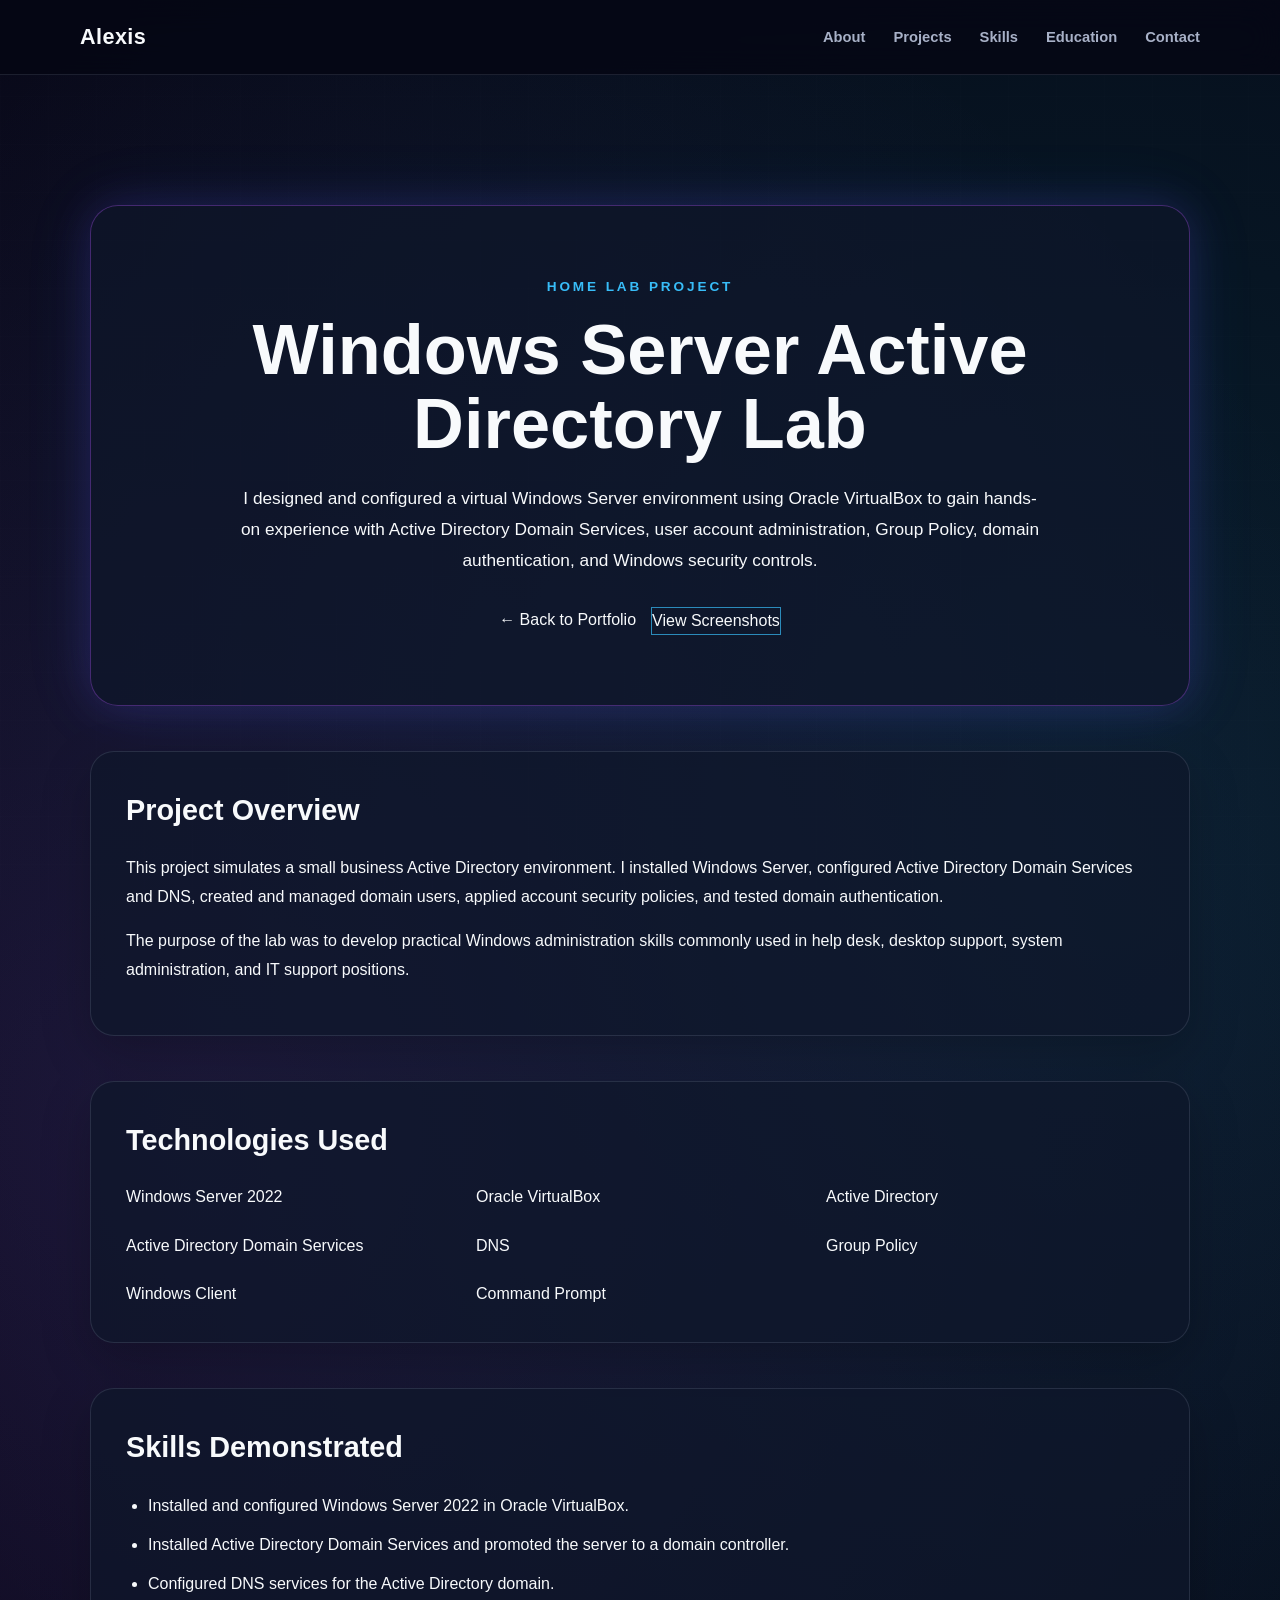
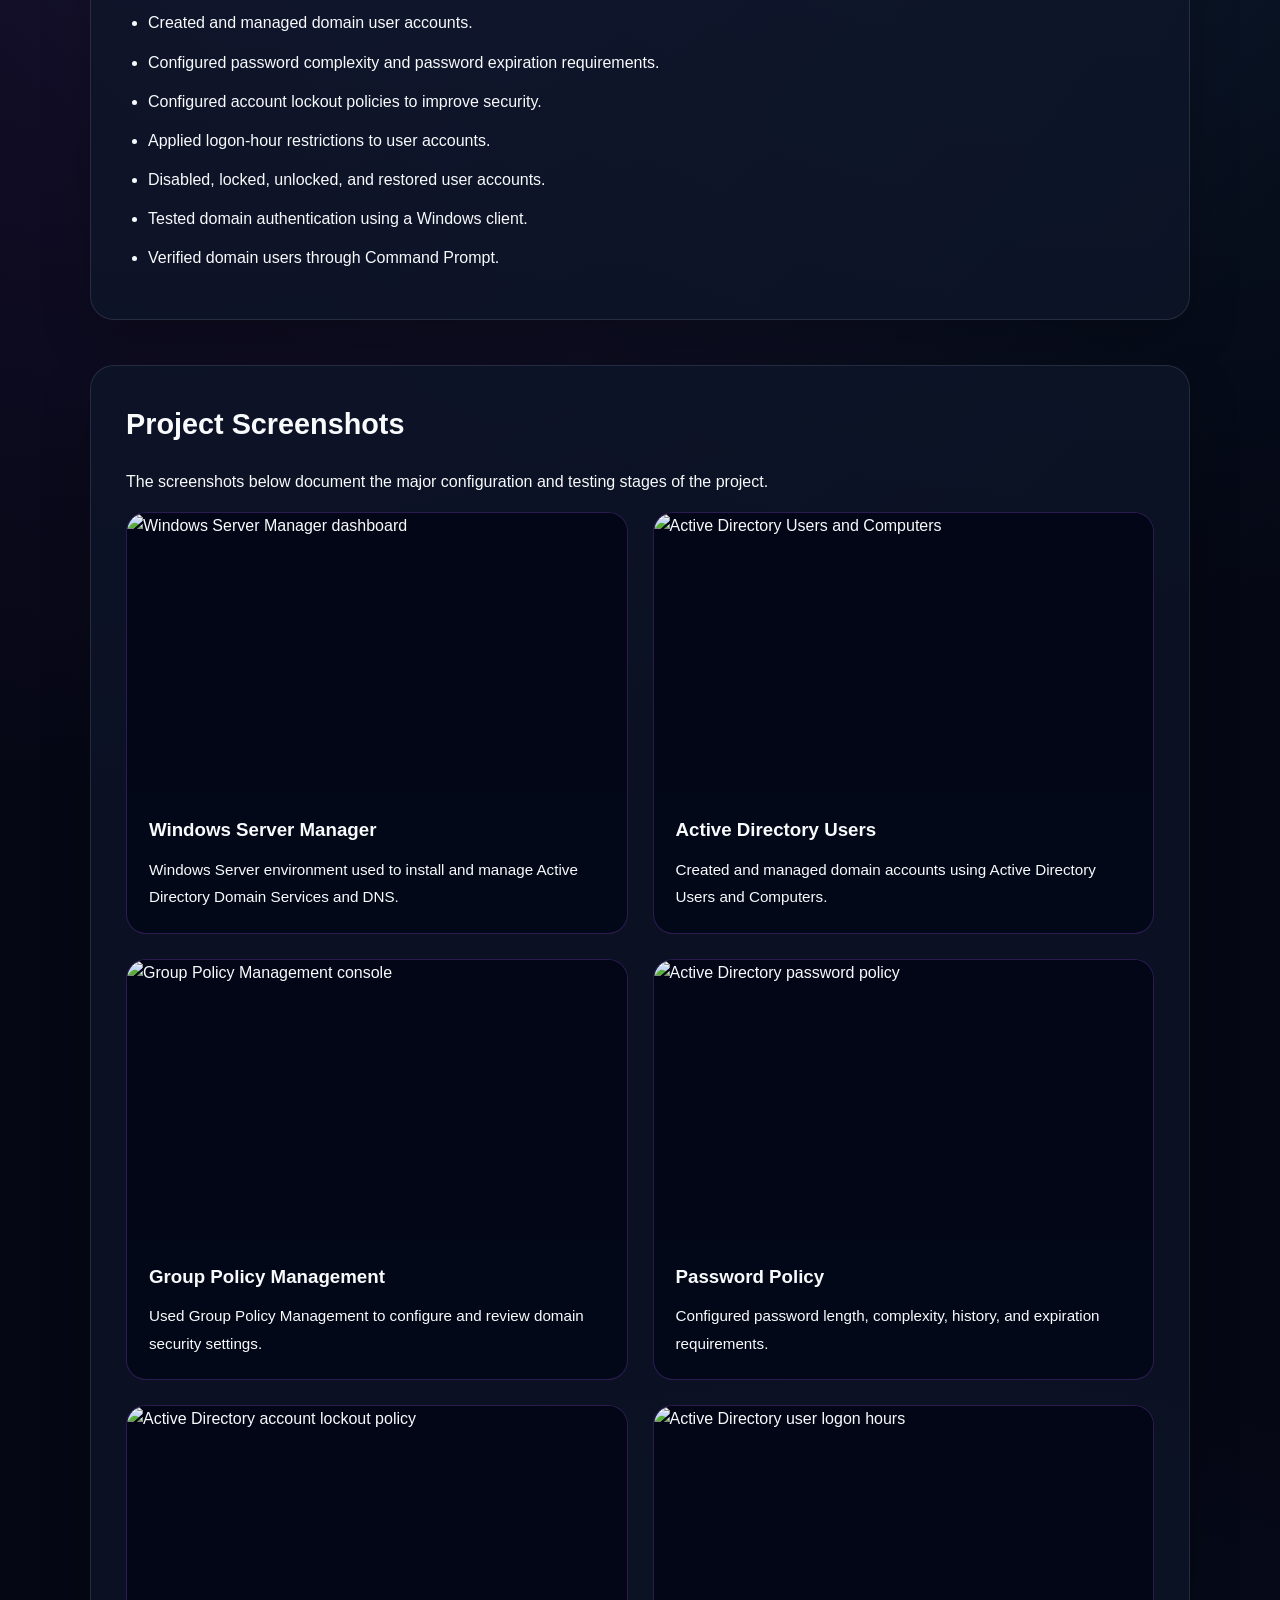
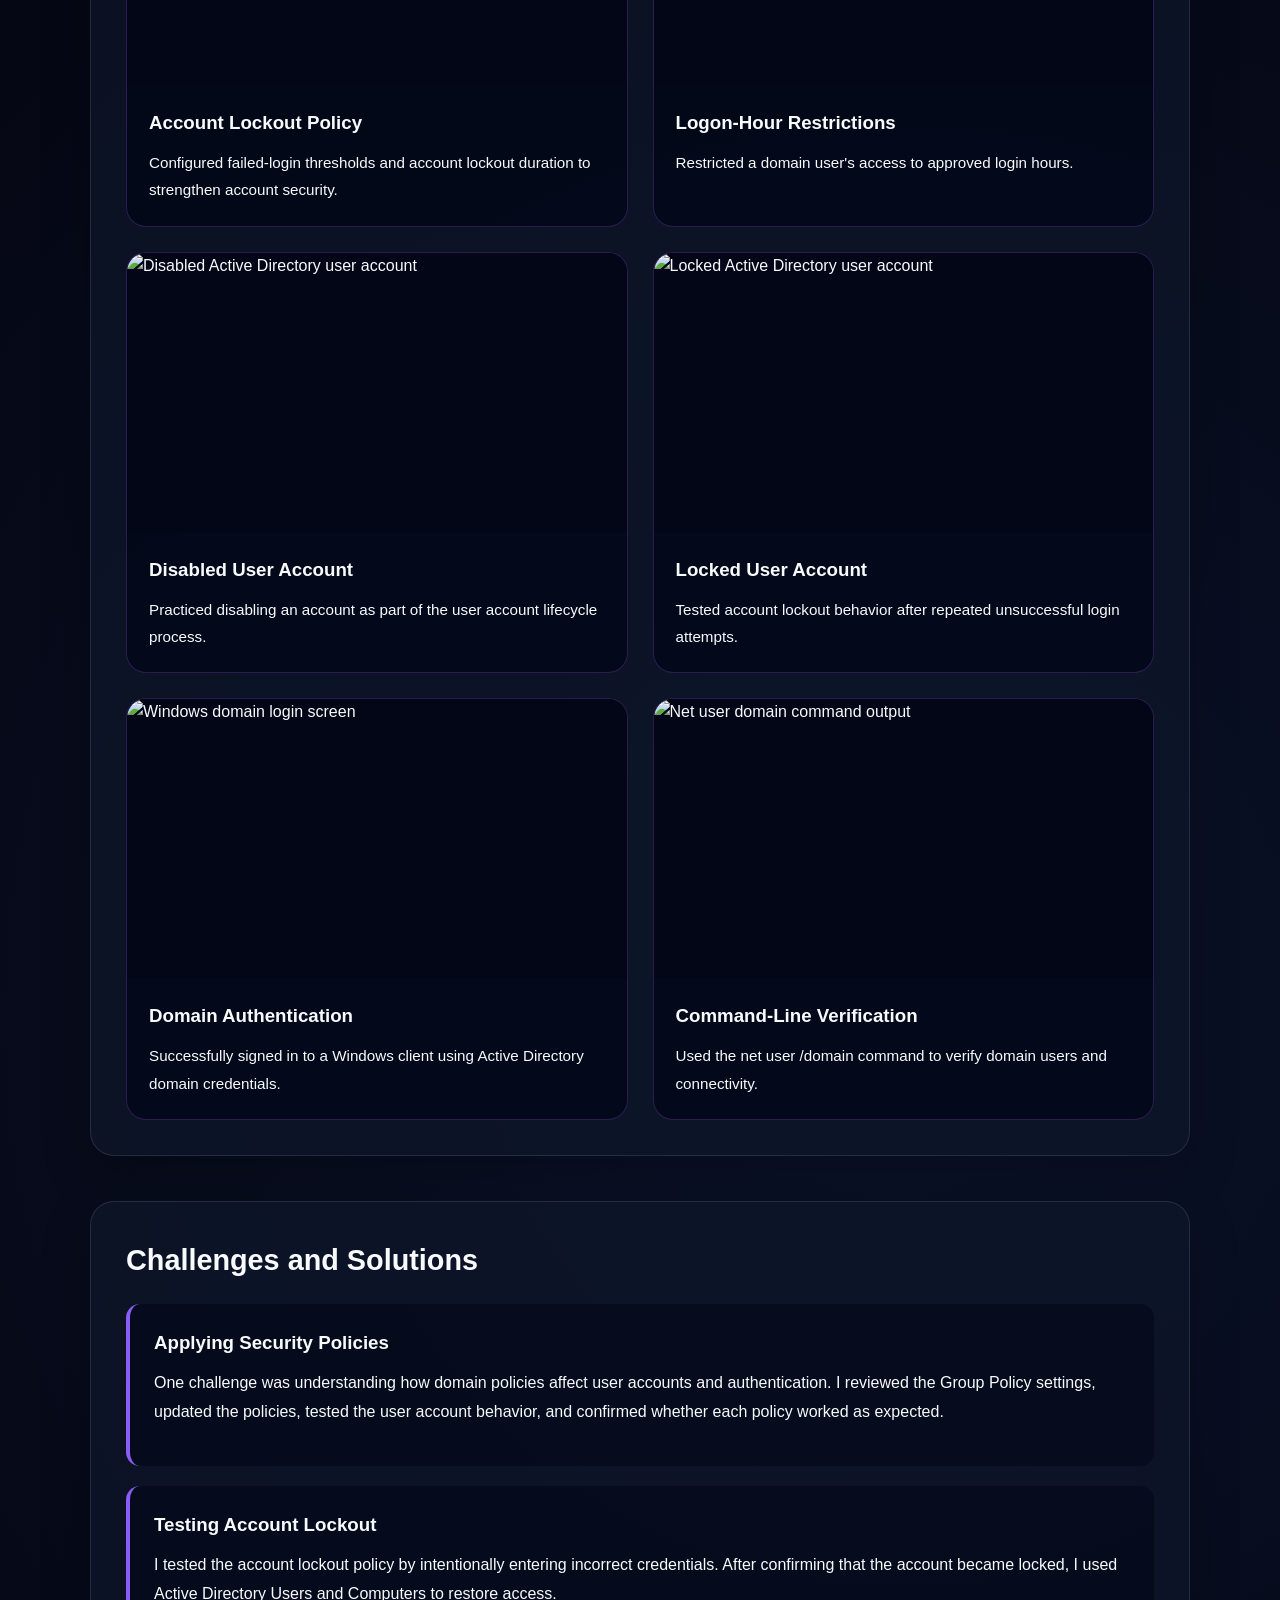
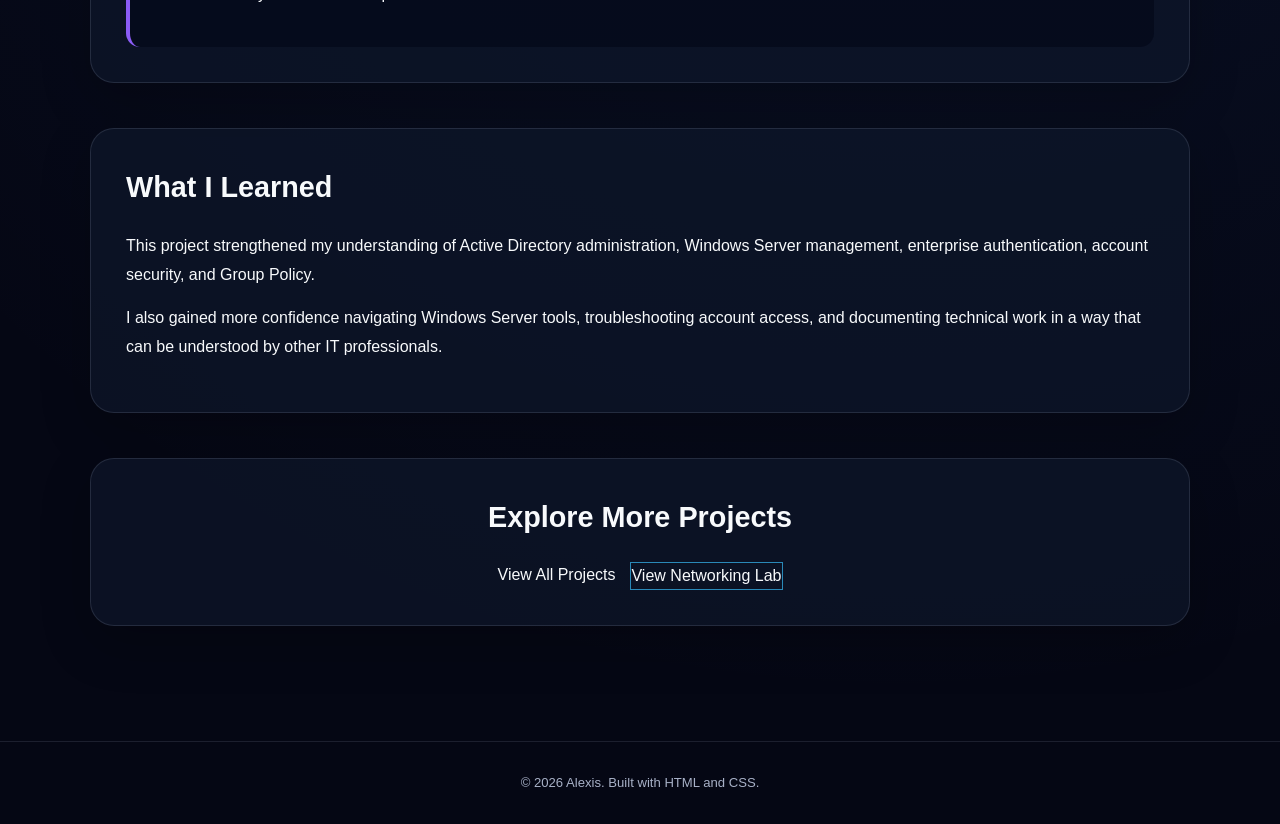
==== ad-lab.html @ ce13aaec "updating project" ====
<!DOCTYPE html>
<html lang="en">

<head>
    <meta charset="UTF-8">

    <meta
        name="viewport"
        content="width=device-width, initial-scale=1.0"
    >

    <title>Active Directory Lab | Alexis</title>

    <link rel="stylesheet" href="style.css">
</head>

<body>

    <header class="site-header">

        <nav class="navbar">

            <a href="index.html" class="logo">
                Alexis
            </a>

            <div class="nav-links">

                <a href="index.html#about">About</a>

                <a href="index.html#projects">Projects</a>

                <a href="index.html#skills">Skills</a>

                <a href="index.html#education">Education</a>

                <a href="index.html#contact">Contact</a>

            </div>

        </nav>

    </header>


    <main class="project-page">

        <section class="project-hero">

            <p class="section-label">
                Home Lab Project
            </p>

            <h1>
                Windows Server Active Directory Lab
            </h1>

            <p class="project-introduction">

                I designed and configured a virtual Windows Server
                environment using Oracle VirtualBox to gain hands-on
                experience with Active Directory Domain Services,
                user account administration, Group Policy, domain
                authentication, and Windows security controls.

            </p>

            <div class="project-buttons">

                <a href="index.html#projects" class="btn">
                    ← Back to Portfolio
                </a>

                <a href="#screenshots" class="btn secondary-btn">
                    View Screenshots
                </a>

            </div>

        </section>


        <section class="project-section">

            <h2>Project Overview</h2>

            <p>

                This project simulates a small business Active Directory
                environment. I installed Windows Server, configured Active
                Directory Domain Services and DNS, created and managed domain
                users, applied account security policies, and tested domain
                authentication.

            </p>

            <p>

                The purpose of the lab was to develop practical Windows
                administration skills commonly used in help desk, desktop
                support, system administration, and IT support positions.

            </p>

        </section>


        <section class="project-section">

            <h2>Technologies Used</h2>

            <div class="skills-grid">

                <span>Windows Server 2022</span>

                <span>Oracle VirtualBox</span>

                <span>Active Directory</span>

                <span>Active Directory Domain Services</span>

                <span>DNS</span>

                <span>Group Policy</span>

                <span>Windows Client</span>

                <span>Command Prompt</span>

            </div>

        </section>


        <section class="project-section">

            <h2>Skills Demonstrated</h2>

            <ul class="project-list">

                <li>
                    Installed and configured Windows Server 2022 in
                    Oracle VirtualBox.
                </li>

                <li>
                    Installed Active Directory Domain Services and promoted
                    the server to a domain controller.
                </li>

                <li>
                    Configured DNS services for the Active Directory domain.
                </li>

                <li>
                    Created and managed domain user accounts.
                </li>

                <li>
                    Configured password complexity and password expiration
                    requirements.
                </li>

                <li>
                    Configured account lockout policies to improve security.
                </li>

                <li>
                    Applied logon-hour restrictions to user accounts.
                </li>

                <li>
                    Disabled, locked, unlocked, and restored user accounts.
                </li>

                <li>
                    Tested domain authentication using a Windows client.
                </li>

                <li>
                    Verified domain users through Command Prompt.
                </li>

            </ul>

        </section>


        <section
            class="project-section"
            id="screenshots"
        >

            <h2>Project Screenshots</h2>

            <p class="gallery-introduction">

                The screenshots below document the major configuration
                and testing stages of the project.

            </p>


            <div class="project-gallery">


                <article class="gallery-card">

                    <img
                        src="images/server-manager.png"
                        alt="Windows Server Manager dashboard"
                    >

                    <div class="gallery-card-content">

                        <h3>Windows Server Manager</h3>

                        <p>
                            Windows Server environment used to install and
                            manage Active Directory Domain Services and DNS.
                        </p>

                    </div>

                </article>


                <article class="gallery-card">

                    <img
                        src="images/ad-users.png"
                        alt="Active Directory Users and Computers"
                    >

                    <div class="gallery-card-content">

                        <h3>Active Directory Users</h3>

                        <p>
                            Created and managed domain accounts using Active
                            Directory Users and Computers.
                        </p>

                    </div>

                </article>


                <article class="gallery-card">

                    <img
                        src="images/group-policy.png"
                        alt="Group Policy Management console"
                    >

                    <div class="gallery-card-content">

                        <h3>Group Policy Management</h3>

                        <p>
                            Used Group Policy Management to configure and
                            review domain security settings.
                        </p>

                    </div>

                </article>


                <article class="gallery-card">

                    <img
                        src="images/password-policy.png"
                        alt="Active Directory password policy"
                    >

                    <div class="gallery-card-content">

                        <h3>Password Policy</h3>

                        <p>
                            Configured password length, complexity, history,
                            and expiration requirements.
                        </p>

                    </div>

                </article>


                <article class="gallery-card">

                    <img
                        src="images/account-lockout.png"
                        alt="Active Directory account lockout policy"
                    >

                    <div class="gallery-card-content">

                        <h3>Account Lockout Policy</h3>

                        <p>
                            Configured failed-login thresholds and account
                            lockout duration to strengthen account security.
                        </p>

                    </div>

                </article>


                <article class="gallery-card">

                    <img
                        src="images/logon-hours.png"
                        alt="Active Directory user logon hours"
                    >

                    <div class="gallery-card-content">

                        <h3>Logon-Hour Restrictions</h3>

                        <p>
                            Restricted a domain user's access to approved
                            login hours.
                        </p>

                    </div>

                </article>


                <article class="gallery-card">

                    <img
                        src="images/disabled-account.png"
                        alt="Disabled Active Directory user account"
                    >

                    <div class="gallery-card-content">

                        <h3>Disabled User Account</h3>

                        <p>
                            Practiced disabling an account as part of the
                            user account lifecycle process.
                        </p>

                    </div>

                </article>


                <article class="gallery-card">

                    <img
                        src="images/locked-account.png"
                        alt="Locked Active Directory user account"
                    >

                    <div class="gallery-card-content">

                        <h3>Locked User Account</h3>

                        <p>
                            Tested account lockout behavior after repeated
                            unsuccessful login attempts.
                        </p>

                    </div>

                </article>


                <article class="gallery-card">

                    <img
                        src="images/domain-login.png"
                        alt="Windows domain login screen"
                    >

                    <div class="gallery-card-content">

                        <h3>Domain Authentication</h3>

                        <p>
                            Successfully signed in to a Windows client using
                            Active Directory domain credentials.
                        </p>

                    </div>

                </article>


                <article class="gallery-card">

                    <img
                        src="images/net-user-domain.png"
                        alt="Net user domain command output"
                    >

                    <div class="gallery-card-content">

                        <h3>Command-Line Verification</h3>

                        <p>
                            Used the net user /domain command to verify
                            domain users and connectivity.
                        </p>

                    </div>

                </article>


            </div>

        </section>


        <section class="project-section">

            <h2>Challenges and Solutions</h2>

            <div class="challenge-card">

                <h3>Applying Security Policies</h3>

                <p>

                    One challenge was understanding how domain policies
                    affect user accounts and authentication. I reviewed the
                    Group Policy settings, updated the policies, tested the
                    user account behavior, and confirmed whether each policy
                    worked as expected.

                </p>

            </div>


            <div class="challenge-card">

                <h3>Testing Account Lockout</h3>

                <p>

                    I tested the account lockout policy by intentionally
                    entering incorrect credentials. After confirming that
                    the account became locked, I used Active Directory Users
                    and Computers to restore access.

                </p>

            </div>

        </section>


        <section class="project-section">

            <h2>What I Learned</h2>

            <p>

                This project strengthened my understanding of Active
                Directory administration, Windows Server management,
                enterprise authentication, account security, and Group
                Policy.

            </p>

            <p>

                I also gained more confidence navigating Windows Server
                tools, troubleshooting account access, and documenting
                technical work in a way that can be understood by other IT
                professionals.

            </p>

        </section>


        <section class="project-section project-navigation">

            <h2>Explore More Projects</h2>

            <div class="project-buttons">

                <a href="index.html#projects" class="btn">
                    View All Projects
                </a>

                <a href="packet-tracer.html" class="btn secondary-btn">
                    View Networking Lab
                </a>

            </div>

        </section>

    </main>


    <footer class="site-footer">

        <p>
            © 2026 Alexis. Built with HTML and CSS.
        </p>

    </footer>

</body>

</html>
---- style.css ----
:root {
    --background: #050714;
    --background-secondary: #090d1f;
    --card: rgba(16, 22, 45, 0.88);
    --card-light: rgba(25, 32, 61, 0.82);

    --purple: #a855f7;
    --purple-light: #c084fc;
    --blue: #38bdf8;
    --cyan: #22d3ee;

    --text: #f8fafc;
    --muted: #a8b1c7;
    --border: rgba(148, 163, 184, 0.16);

    --shadow-purple: rgba(168, 85, 247, 0.22);
    --shadow-blue: rgba(56, 189, 248, 0.18);

    --max-width: 1120px;
}

* {
    box-sizing: border-box;
    margin: 0;
    padding: 0;
}

html {
    scroll-behavior: smooth;
}

body {
    min-height: 100vh;
    overflow-x: hidden;

    font-family:
        Inter,
        Arial,
        Helvetica,
        sans-serif;

    color: var(--text);

    background:
        radial-gradient(
            circle at 15% 20%,
            rgba(168, 85, 247, 0.14),
            transparent 28%
        ),
        radial-gradient(
            circle at 85% 15%,
            rgba(34, 211, 238, 0.12),
            transparent 28%
        ),
        radial-gradient(
            circle at 70% 75%,
            rgba(59, 130, 246, 0.09),
            transparent 30%
        ),
        var(--background);

    line-height: 1.65;
}

body::before {
    content: "";
    position: fixed;
    inset: 0;
    z-index: -1;
    pointer-events: none;

    opacity: 0.35;

    background-image:
        linear-gradient(
            rgba(255, 255, 255, 0.025) 1px,
            transparent 1px
        ),
        linear-gradient(
            90deg,
            rgba(255, 255, 255, 0.025) 1px,
            transparent 1px
        );

    background-size: 48px 48px;
}

a {
    color: inherit;
    text-decoration: none;
}

.site-header {
    position: sticky;
    top: 0;
    z-index: 1000;

    border-bottom: 1px solid var(--border);

    background: rgba(5, 7, 20, 0.82);

    backdrop-filter: blur(16px);
    -webkit-backdrop-filter: blur(16px);
}

.navbar {
    width: min(92%, var(--max-width));
    min-height: 74px;

    margin: auto;

    display: flex;
    align-items: center;
    justify-content: space-between;
}

.logo {
    font-size: 1.35rem;
    font-weight: 800;
    letter-spacing: 0.02em;
}

.logo span {
    color: var(--purple-light);
}

.nav-links {
    display: flex;
    align-items: center;
    gap: 28px;
}

.nav-links a {
    position: relative;

    color: var(--muted);

    font-size: 0.92rem;
    font-weight: 600;

    transition:
        color 0.2s ease,
        transform 0.2s ease;
}

.nav-links a::after {
    content: "";
    position: absolute;
    left: 0;
    bottom: -7px;

    width: 0;
    height: 2px;

    border-radius: 999px;

    background: linear-gradient(
        90deg,
        var(--purple),
        var(--cyan)
    );

    transition: width 0.25s ease;
}

.nav-links a:hover {
    color: var(--text);
    transform: translateY(-1px);
}

.nav-links a:hover::after {
    width: 100%;
}

.hero {
    width: min(92%, var(--max-width));
    min-height: calc(100vh - 74px);

    margin: auto;

    display: grid;
    grid-template-columns: 1.15fr 0.85fr;
    align-items: center;
    gap: 70px;

    padding: 90px 0;
}

.eyebrow,
.section-label {
    margin-bottom: 14px;

    color: var(--cyan);

    font-size: 0.78rem;
    font-weight: 800;
    letter-spacing: 0.18em;
}

.hero h1 {
    margin-bottom: 10px;

    font-size: clamp(3rem, 7vw, 5.5rem);
    line-height: 1.02;
    letter-spacing: -0.05em;
}

.hero h1 span {
    background: linear-gradient(
        90deg,
        var(--purple-light),
        var(--blue),
        var(--cyan)
    );

    -webkit-background-clip: text;
    background-clip: text;

    color: transparent;
}

.hero h2 {
    margin-bottom: 22px;

    color: #d9e2f2;

    font-size: clamp(1.15rem, 2.4vw, 1.7rem);
    font-weight: 600;
}

.hero-description {
    max-width: 680px;
    margin-bottom: 32px;

    color: var(--muted);

    font-size: 1.03rem;
}

.hero-buttons {
    display: flex;
    flex-wrap: wrap;
    gap: 14px;

    margin-bottom: 38px;
}

.button {
    display: inline-flex;
    align-items: center;
    justify-content: center;

    min-height: 48px;

    padding: 0 22px;

    border: 1px solid transparent;
    border-radius: 12px;

    font-weight: 800;

    transition:
        transform 0.2s ease,
        box-shadow 0.2s ease,
        border-color 0.2s ease;
}

.button:hover {
    transform: translateY(-3px);
}

.primary-button {
    background: linear-gradient(
        90deg,
        var(--purple),
        var(--blue)
    );

    box-shadow:
        0 12px 30px var(--shadow-purple),
        0 10px 28px var(--shadow-blue);
}

.secondary-button {
    border-color: rgba(192, 132, 252, 0.45);

    background: rgba(15, 23, 42, 0.58);
}

.secondary-button:hover {
    border-color: var(--cyan);

    box-shadow: 0 12px 28px var(--shadow-blue);
}

.quick-stats {
    display: grid;
    grid-template-columns: repeat(3, minmax(0, 1fr));
    gap: 14px;
}

.stat-card {
    padding: 18px;

    border: 1px solid var(--border);
    border-radius: 14px;

    background: rgba(15, 23, 42, 0.62);

    box-shadow: 0 15px 35px rgba(0, 0, 0, 0.16);
}

.stat-card strong,
.stat-card span {
    display: block;
}

.stat-card strong {
    color: var(--purple-light);

    font-size: 1rem;
}

.stat-card span {
    margin-top: 2px;

    color: var(--muted);

    font-size: 0.8rem;
}

.hero-visual {
    position: relative;

    min-height: 470px;

    display: flex;
    align-items: center;
    justify-content: center;
}

.profile-orb {
    width: min(330px, 78vw);
    aspect-ratio: 1;

    padding: 4px;

    border-radius: 50%;

    background: linear-gradient(
        135deg,
        var(--purple),
        var(--blue),
        var(--cyan)
    );

    box-shadow:
        0 0 70px var(--shadow-purple),
        0 0 80px var(--shadow-blue);

    animation: float 5s ease-in-out infinite;
}

.orb-inner {
    width: 100%;
    height: 100%;

    display: grid;
    place-items: center;

    border-radius: 50%;

    background:
        radial-gradient(
            circle at 40% 30%,
            rgba(168, 85, 247, 0.32),
            transparent 35%
        ),
        radial-gradient(
            circle at 65% 65%,
            rgba(34, 211, 238, 0.22),
            transparent 38%
        ),
        #0d1329;
}

.orb-inner span {
    font-size: 4.2rem;
    font-weight: 900;
    letter-spacing: -0.06em;

    background: linear-gradient(
        90deg,
        #ffffff,
        var(--purple-light),
        var(--cyan)
    );

    -webkit-background-clip: text;
    background-clip: text;

    color: transparent;
}

.floating-tag {
    position: absolute;

    padding: 10px 15px;

    border: 1px solid var(--border);
    border-radius: 999px;

    background: rgba(12, 18, 38, 0.9);

    color: #dce7f8;

    font-size: 0.76rem;
    font-weight: 800;

    box-shadow: 0 12px 30px rgba(0, 0, 0, 0.25);

    backdrop-filter: blur(12px);
}

.tag-one {
    top: 72px;
    left: 5px;
}

.tag-two {
    right: 0;
    bottom: 110px;
}

.tag-three {
    left: 35px;
    bottom: 38px;
}

.section {
    width: min(92%, var(--max-width));

    margin: auto;
    padding: 95px 0;
}

.section-heading {
    max-width: 720px;
    margin-bottom: 38px;
}

.section-heading h2 {
    font-size: clamp(2rem, 5vw, 3.2rem);
    line-height: 1.1;
    letter-spacing: -0.035em;
}

.about-card,
.contact-card {
    position: relative;
    overflow: hidden;

    padding: 38px;

    border: 1px solid var(--border);
    border-radius: 22px;

    background:
        linear-gradient(
            135deg,
            rgba(168, 85, 247, 0.07),
            rgba(56, 189, 248, 0.05)
        ),
        var(--card);

    box-shadow: 0 24px 70px rgba(0, 0, 0, 0.22);
}

.about-card::before,
.contact-card::before {
    content: "";
    position: absolute;
    top: 0;
    left: 0;

    width: 100%;
    height: 3px;

    background: linear-gradient(
        90deg,
        var(--purple),
        var(--blue),
        var(--cyan)
    );
}

.about-card p {
    max-width: 900px;

    color: var(--muted);

    font-size: 1.03rem;
}

.about-card p + p {
    margin-top: 16px;
}

.project-grid,
.skills-grid,
.education-grid {
    display: grid;
    gap: 22px;
}

.project-grid {
    grid-template-columns: repeat(2, minmax(0, 1fr));
}

.skills-grid {
    grid-template-columns: repeat(3, minmax(0, 1fr));
}

.education-grid {
    grid-template-columns: repeat(2, minmax(0, 1fr));
}

.project-card,
.skill-card,
.education-card {
    position: relative;
    overflow: hidden;

    border: 1px solid var(--border);
    border-radius: 20px;

    background: var(--card);

    box-shadow: 0 20px 60px rgba(0, 0, 0, 0.2);

    transition:
        transform 0.25s ease,
        border-color 0.25s ease,
        box-shadow 0.25s ease;
}

.project-card:hover,
.skill-card:hover,
.education-card:hover {
    transform: translateY(-7px);

    border-color: rgba(56, 189, 248, 0.42);

    box-shadow:
        0 24px 70px rgba(0, 0, 0, 0.28),
        0 0 35px var(--shadow-blue);
}

.project-card {
    padding: 30px;
}

.project-card::after,
.skill-card::after,
.education-card::after {
    content: "";
    position: absolute;
    inset: auto -40px -70px auto;

    width: 150px;
    height: 150px;

    border-radius: 50%;

    background: radial-gradient(
        circle,
        rgba(168, 85, 247, 0.18),
        transparent 68%
    );

    pointer-events: none;
}

.project-icon,
.skill-icon {
    width: 48px;
    height: 48px;

    display: grid;
    place-items: center;

    margin-bottom: 20px;

    border: 1px solid rgba(56, 189, 248, 0.25);
    border-radius: 14px;

    background: linear-gradient(
        135deg,
        rgba(168, 85, 247, 0.18),
        rgba(34, 211, 238, 0.12)
    );

    font-size: 1.35rem;
}

.project-status {
    display: inline-flex;

    margin-bottom: 16px;
    padding: 5px 10px;

    border-radius: 999px;

    font-size: 0.7rem;
    font-weight: 900;
    letter-spacing: 0.08em;
    text-transform: uppercase;
}

.project-status.complete {
    border: 1px solid rgba(34, 211, 238, 0.32);

    background: rgba(34, 211, 238, 0.08);

    color: var(--cyan);
}

.project-status.progress {
    border: 1px solid rgba(192, 132, 252, 0.35);

    background: rgba(168, 85, 247, 0.1);

    color: var(--purple-light);
}

.project-card h3,
.skill-card h3,
.education-card h3 {
    margin-bottom: 12px;

    font-size: 1.25rem;
}

.project-card p,
.skill-card p,
.education-card p {
    color: var(--muted);
}

.project-tags {
    display: flex;
    flex-wrap: wrap;
    gap: 8px;

    margin: 22px 0;
}

.project-tags span {
    padding: 6px 10px;

    border: 1px solid var(--border);
    border-radius: 999px;

    background: rgba(15, 23, 42, 0.72);

    color: #c9d4e6;

    font-size: 0.72rem;
    font-weight: 700;
}

.project-link {
    display: inline-flex;
    align-items: center;

    color: var(--cyan);

    font-weight: 800;

    transition:
        color 0.2s ease,
        transform 0.2s ease;
}

.project-link:hover {
    color: var(--purple-light);
    transform: translateX(4px);
}

.skill-card,
.education-card {
    padding: 27px;
}

.card-type {
    display: inline-block;

    margin-bottom: 14px;

    color: var(--cyan);

    font-size: 0.72rem;
    font-weight: 900;
    letter-spacing: 0.1em;
    text-transform: uppercase;
}

.education-title {
    margin-bottom: 10px;

    color: var(--purple-light) !important;

    font-weight: 800;
}

.contact-section {
    padding-top: 70px;
}

.contact-card {
    text-align: center;
}

.contact-card h2 {
    margin-bottom: 14px;

    font-size: clamp(2rem, 5vw, 3rem);
}

.contact-card p {
    max-width: 680px;
    margin: 0 auto;

    color: var(--muted);
}

.contact-links {
    display: flex;
    flex-wrap: wrap;
    justify-content: center;
    gap: 14px;

    margin-top: 28px;
}

.contact-links a {
    min-width: 120px;

    padding: 11px 18px;

    border: 1px solid var(--border);
    border-radius: 11px;

    background: rgba(15, 23, 42, 0.75);

    font-weight: 800;

    transition:
        transform 0.2s ease,
        border-color 0.2s ease,
        box-shadow 0.2s ease;
}

.contact-links a:hover {
    transform: translateY(-3px);

    border-color: var(--cyan);

    box-shadow: 0 12px 30px var(--shadow-blue);
}

footer {
    padding: 28px;

    border-top: 1px solid var(--border);

    color: var(--muted);
    text-align: center;

    font-size: 0.82rem;
}

@keyframes float {
    0%,
    100% {
        transform: translateY(0);
    }

    50% {
        transform: translateY(-14px);
    }
}

@media (max-width: 900px) {
    .nav-links {
        gap: 16px;
    }

    .hero {
        grid-template-columns: 1fr;

        padding-top: 75px;

        text-align: center;
    }

    .hero-description {
        margin-right: auto;
        margin-left: auto;
    }

    .hero-buttons {
        justify-content: center;
    }

    .hero-visual {
        min-height: 390px;
    }

    .project-grid,
    .education-grid {
        grid-template-columns: 1fr;
    }

    .skills-grid {
        grid-template-columns: repeat(2, minmax(0, 1fr));
    }
}

@media (max-width: 680px) {
    .site-header {
        position: static;
    }

    .navbar {
        min-height: auto;

        flex-direction: column;
        gap: 16px;

        padding: 20px 0;
    }

    .nav-links {
        width: 100%;

        flex-wrap: wrap;
        justify-content: center;

        gap: 12px 18px;
    }

    .hero {
        min-height: auto;

        padding: 70px 0;
    }

    .hero h1 {
        font-size: 3.1rem;
    }

    .quick-stats {
        grid-template-columns: 1fr;
    }

    .hero-visual {
        min-height: 330px;
    }

    .profile-orb {
        width: 250px;
    }

    .orb-inner span {
        font-size: 3.2rem;
    }

    .floating-tag {
        font-size: 0.66rem;
    }

    .tag-one {
        top: 35px;
        left: 0;
    }

    .tag-two {
        right: 0;
        bottom: 70px;
    }

    .tag-three {
        bottom: 20px;
        left: 15px;
    }

    .section {
        padding: 72px 0;
    }

    .skills-grid {
        grid-template-columns: 1fr;
    }

    .about-card,
    .contact-card,
    .project-card,
    .skill-card,
    .education-card {
        padding: 24px;
    }
}
/* Active Directory project page */

.project-page {
    width: min(1100px, 90%);
    margin: 0 auto;
    padding: 130px 0 70px;
}

.project-hero {
    text-align: center;
    padding: 70px 25px;
    margin-bottom: 45px;
    border: 1px solid rgba(168, 85, 247, 0.35);
    border-radius: 28px;
    background: rgba(15, 23, 42, 0.72);
    box-shadow:
        0 0 40px rgba(124, 58, 237, 0.18),
        0 0 70px rgba(14, 165, 233, 0.10);
}

.section-label {
    margin-bottom: 15px;
    font-size: 0.85rem;
    font-weight: 700;
    letter-spacing: 0.18rem;
    text-transform: uppercase;
    color: #38bdf8;
}

.project-hero h1 {
    margin-bottom: 22px;
    font-size: clamp(2.2rem, 6vw, 4.4rem);
    line-height: 1.05;
}

.project-introduction {
    max-width: 800px;
    margin: 0 auto 30px;
    font-size: 1.08rem;
    line-height: 1.8;
}

.project-buttons {
    display: flex;
    flex-wrap: wrap;
    justify-content: center;
    gap: 15px;
}

.secondary-btn {
    background: transparent;
    border: 1px solid rgba(56, 189, 248, 0.7);
}

.project-section {
    margin-bottom: 45px;
    padding: 35px;
    border: 1px solid rgba(148, 163, 184, 0.18);
    border-radius: 24px;
    background: rgba(15, 23, 42, 0.72);
    box-shadow: 0 18px 50px rgba(0, 0, 0, 0.22);
}

.project-section h2 {
    margin-bottom: 20px;
    font-size: 1.8rem;
}

.project-section p {
    margin-bottom: 15px;
    line-height: 1.8;
}

.project-list {
    padding-left: 22px;
}

.project-list li {
    margin-bottom: 12px;
    line-height: 1.7;
}

.gallery-introduction {
    margin-bottom: 25px;
}

.project-gallery {
    display: grid;
    grid-template-columns: repeat(2, minmax(0, 1fr));
    gap: 25px;
}

.gallery-card {
    overflow: hidden;
    border: 1px solid rgba(168, 85, 247, 0.25);
    border-radius: 20px;
    background: rgba(2, 6, 23, 0.75);
    transition:
        transform 0.25s ease,
        border-color 0.25s ease,
        box-shadow 0.25s ease;
}

.gallery-card:hover {
    transform: translateY(-6px);
    border-color: rgba(56, 189, 248, 0.65);
    box-shadow:
        0 15px 35px rgba(0, 0, 0, 0.32),
        0 0 28px rgba(124, 58, 237, 0.18);
}

.gallery-card img {
    display: block;
    width: 100%;
    height: 280px;
    object-fit: contain;
    background: #020617;
}

.gallery-card-content {
    padding: 22px;
}

.gallery-card-content h3 {
    margin-bottom: 10px;
}

.gallery-card-content p {
    margin-bottom: 0;
    font-size: 0.95rem;
}

.challenge-card {
    padding: 24px;
    margin-bottom: 20px;
    border-left: 4px solid #8b5cf6;
    border-radius: 14px;
    background: rgba(2, 6, 23, 0.55);
}

.challenge-card:last-child {
    margin-bottom: 0;
}

.challenge-card h3 {
    margin-bottom: 10px;
}

.project-navigation {
    text-align: center;
}

.site-footer {
    padding: 30px 20px;
    text-align: center;
}

@media (max-width: 760px) {

    .project-page {
        width: min(94%, 1100px);
        padding-top: 105px;
    }

    .project-hero {
        padding: 50px 20px;
    }

    .project-section {
        padding: 25px 20px;
    }

    .project-gallery {
        grid-template-columns: 1fr;
    }

    .gallery-card img {
        height: auto;
        max-height: 320px;
    }

}
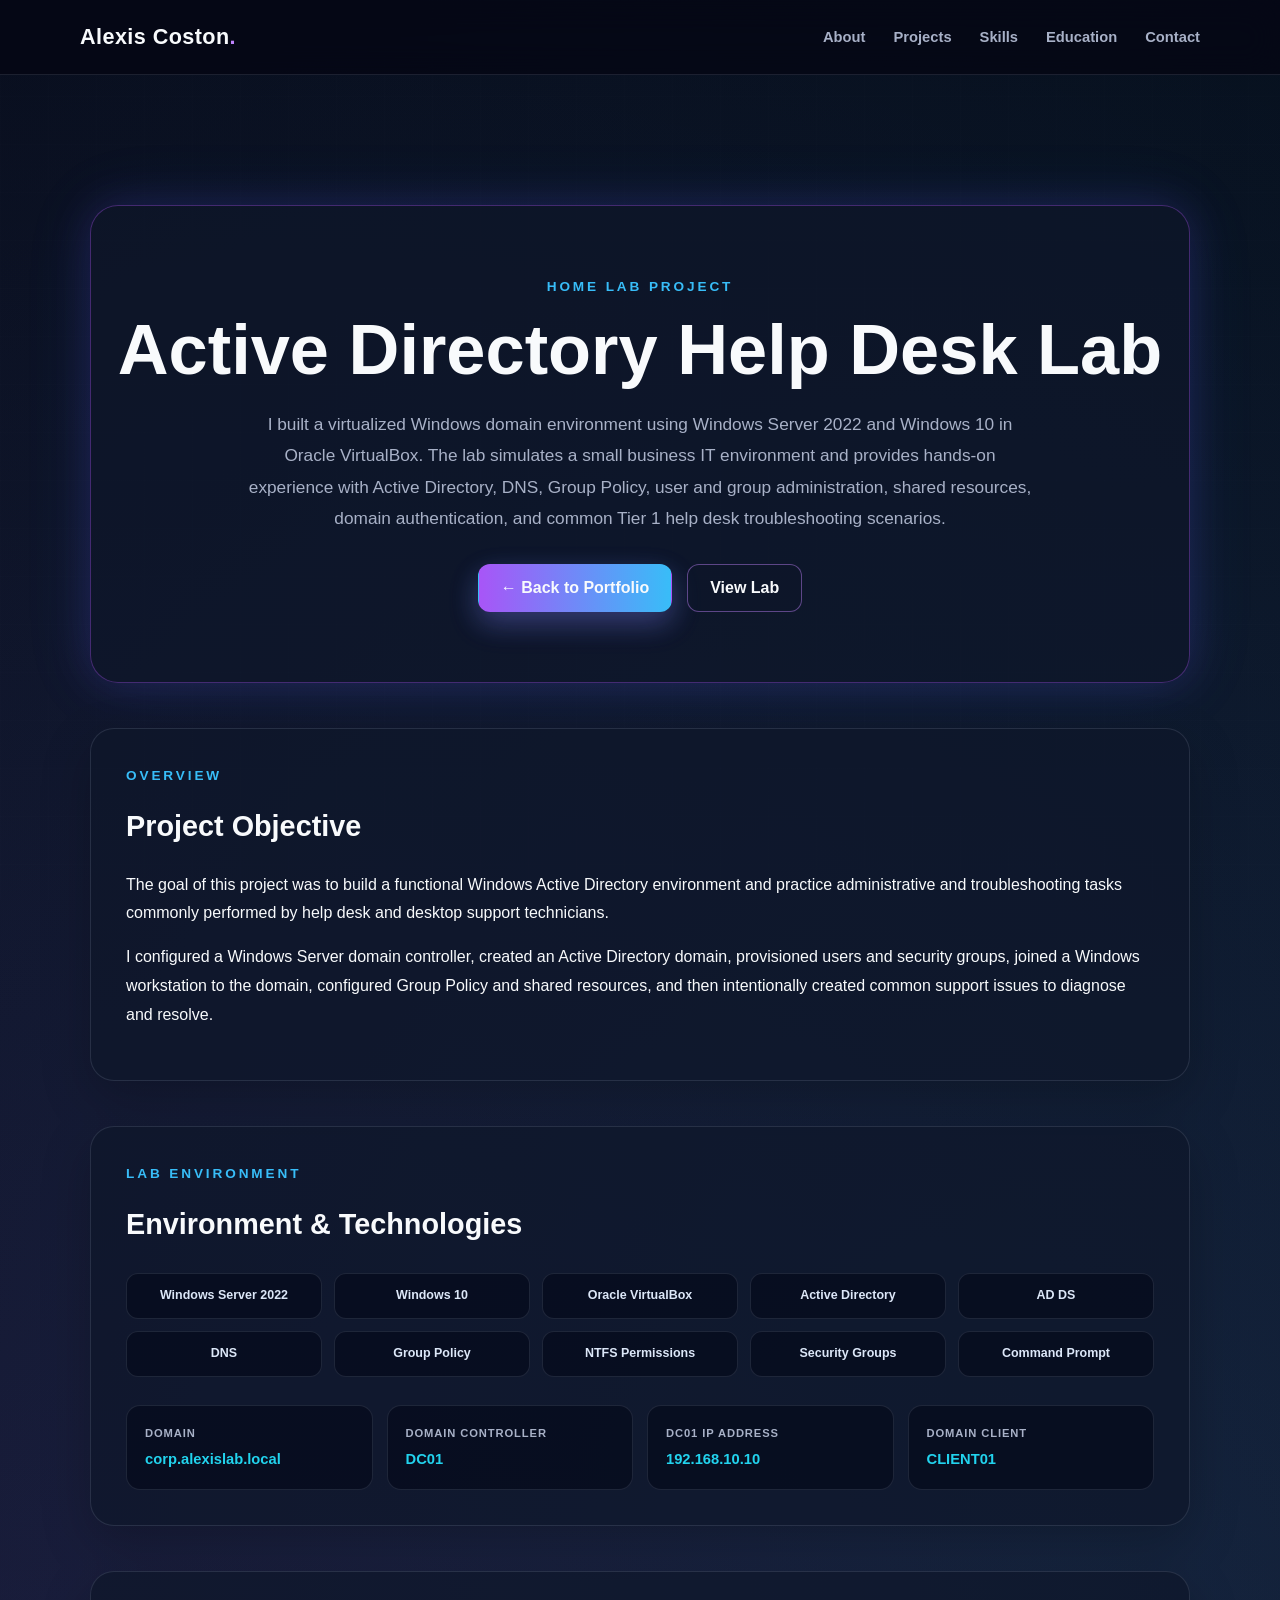
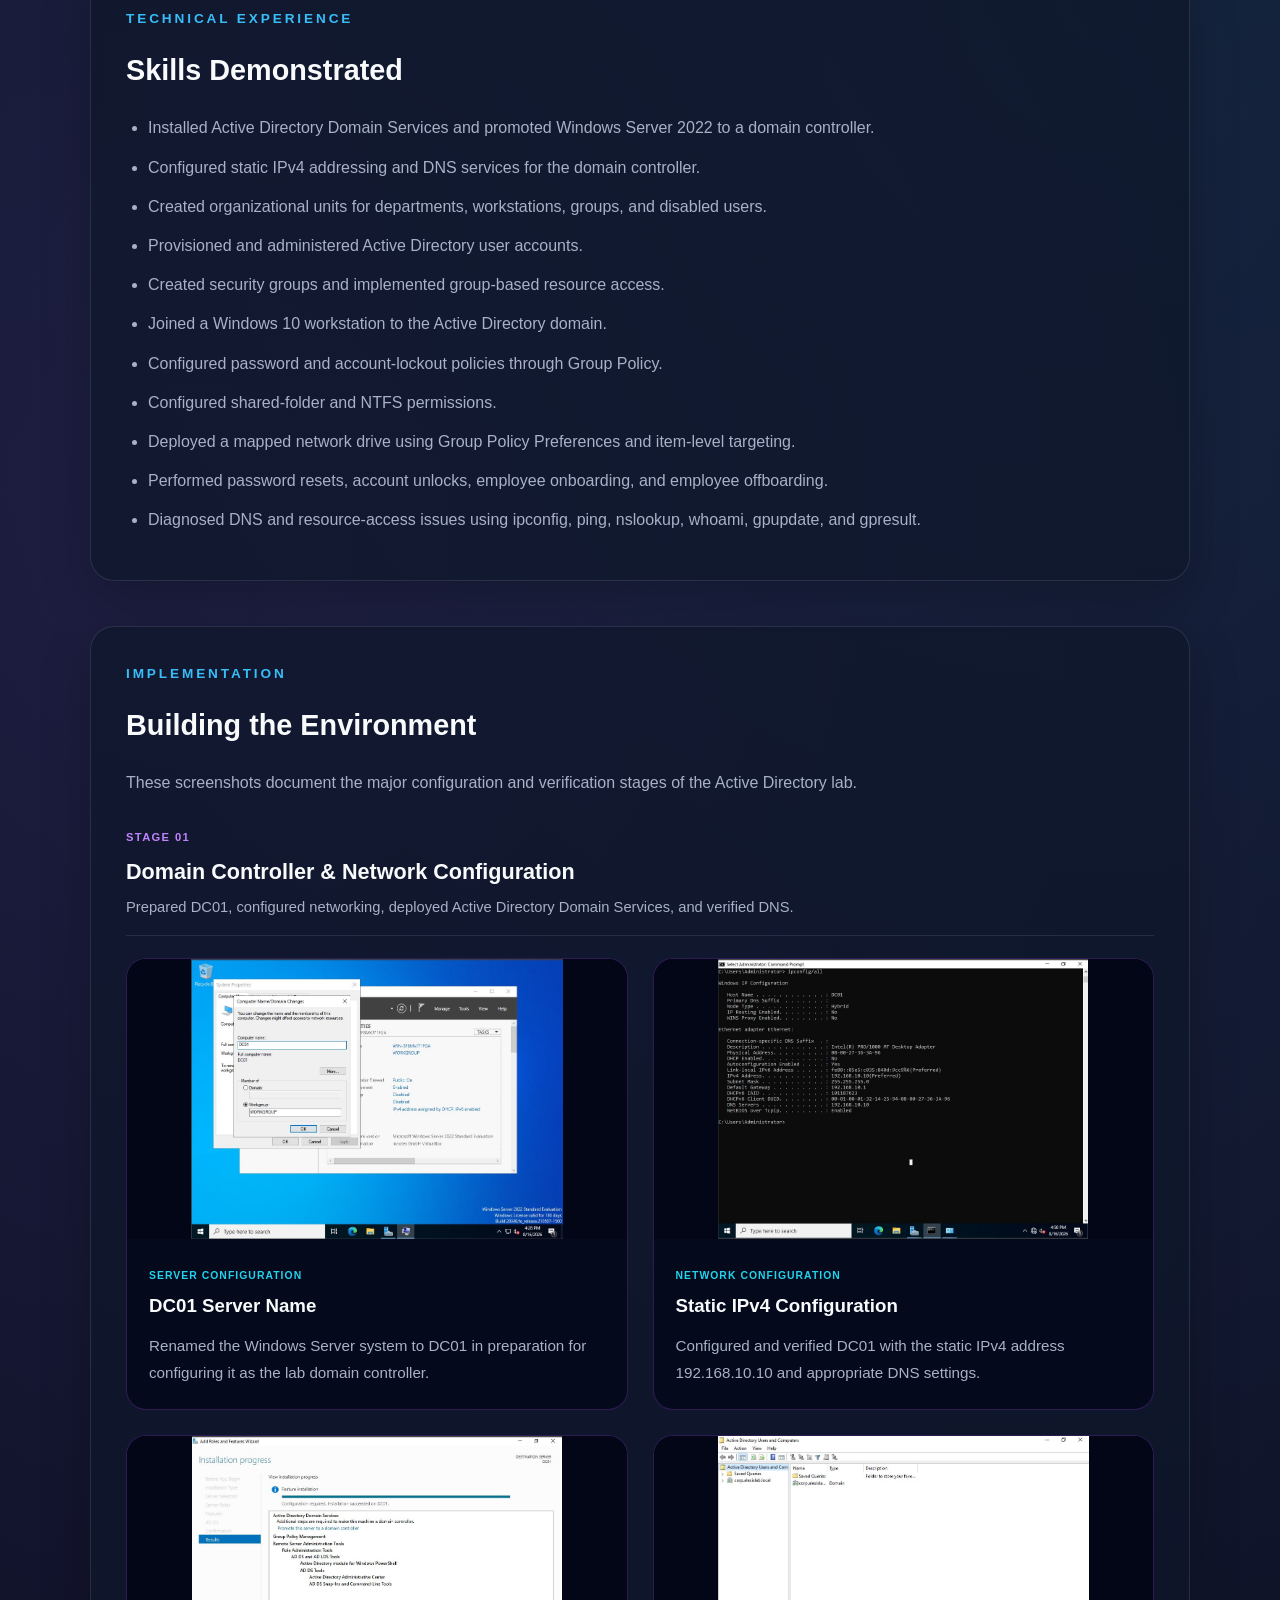
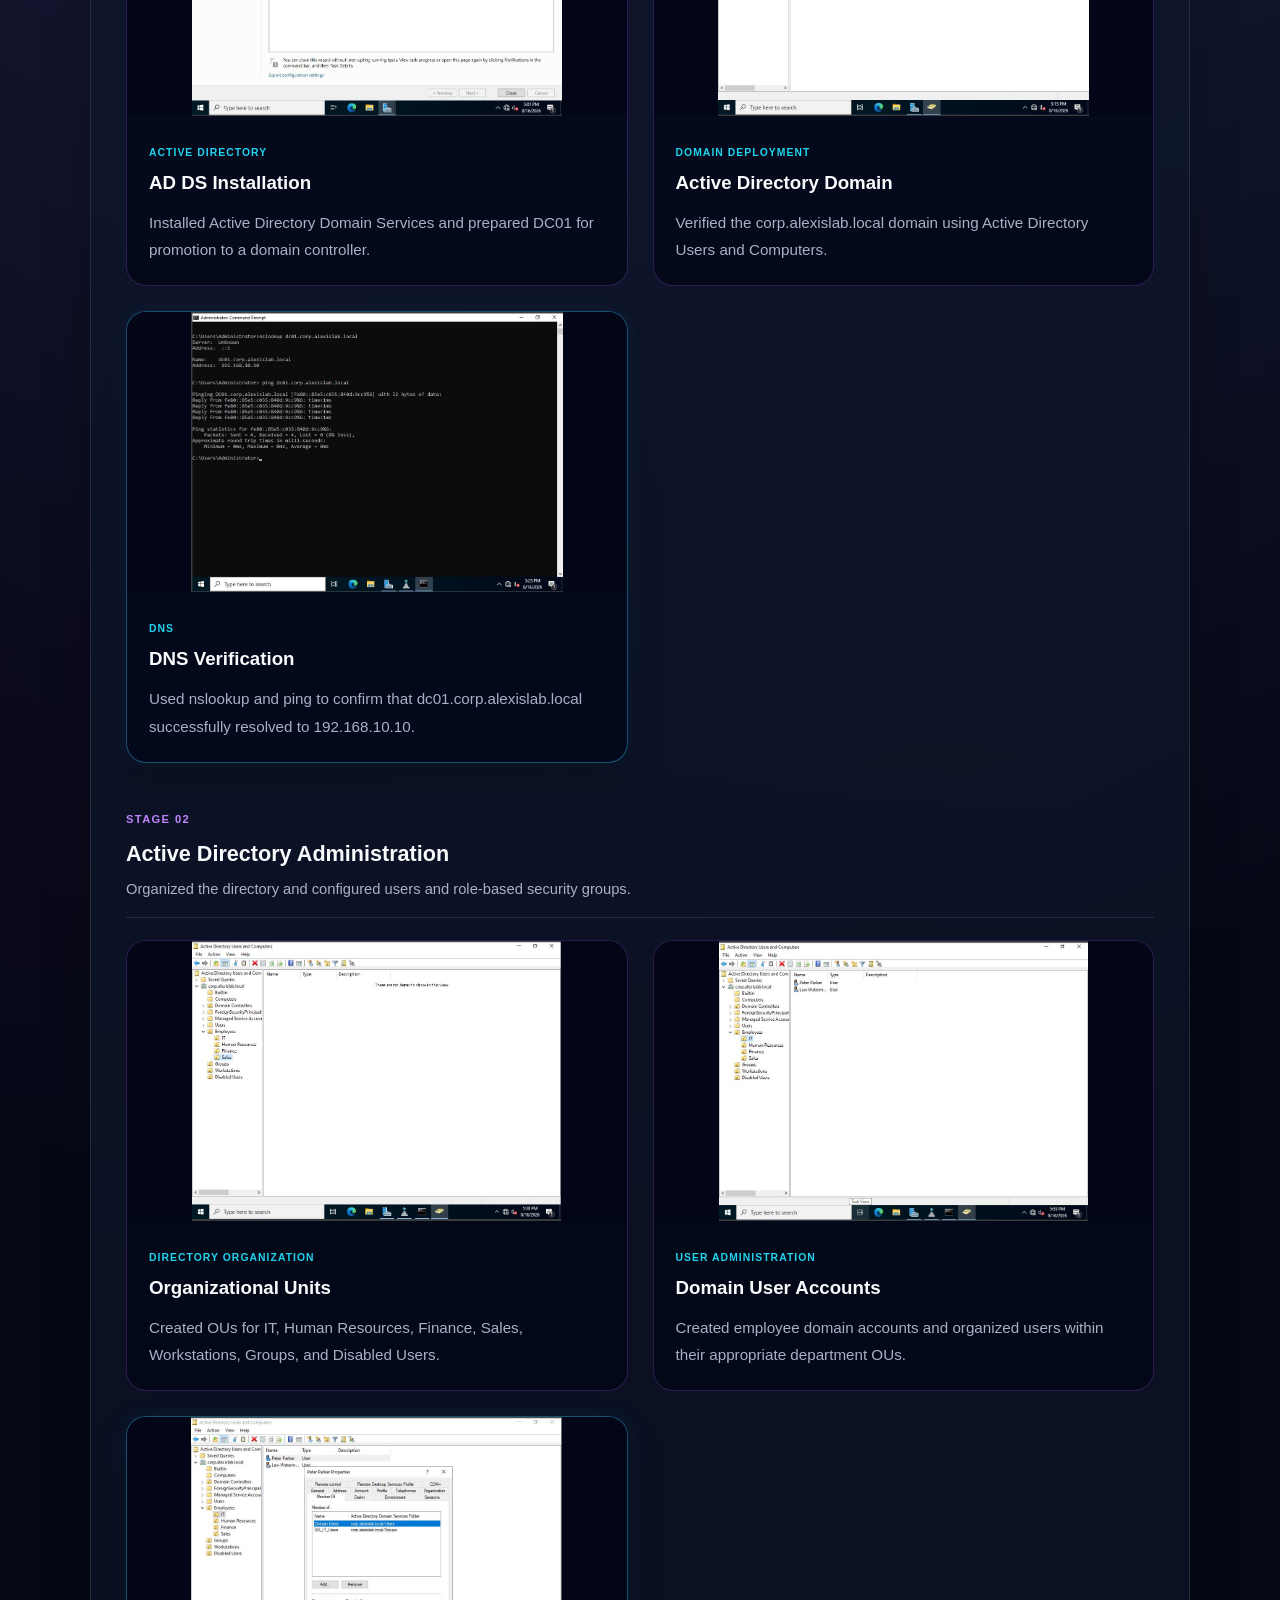
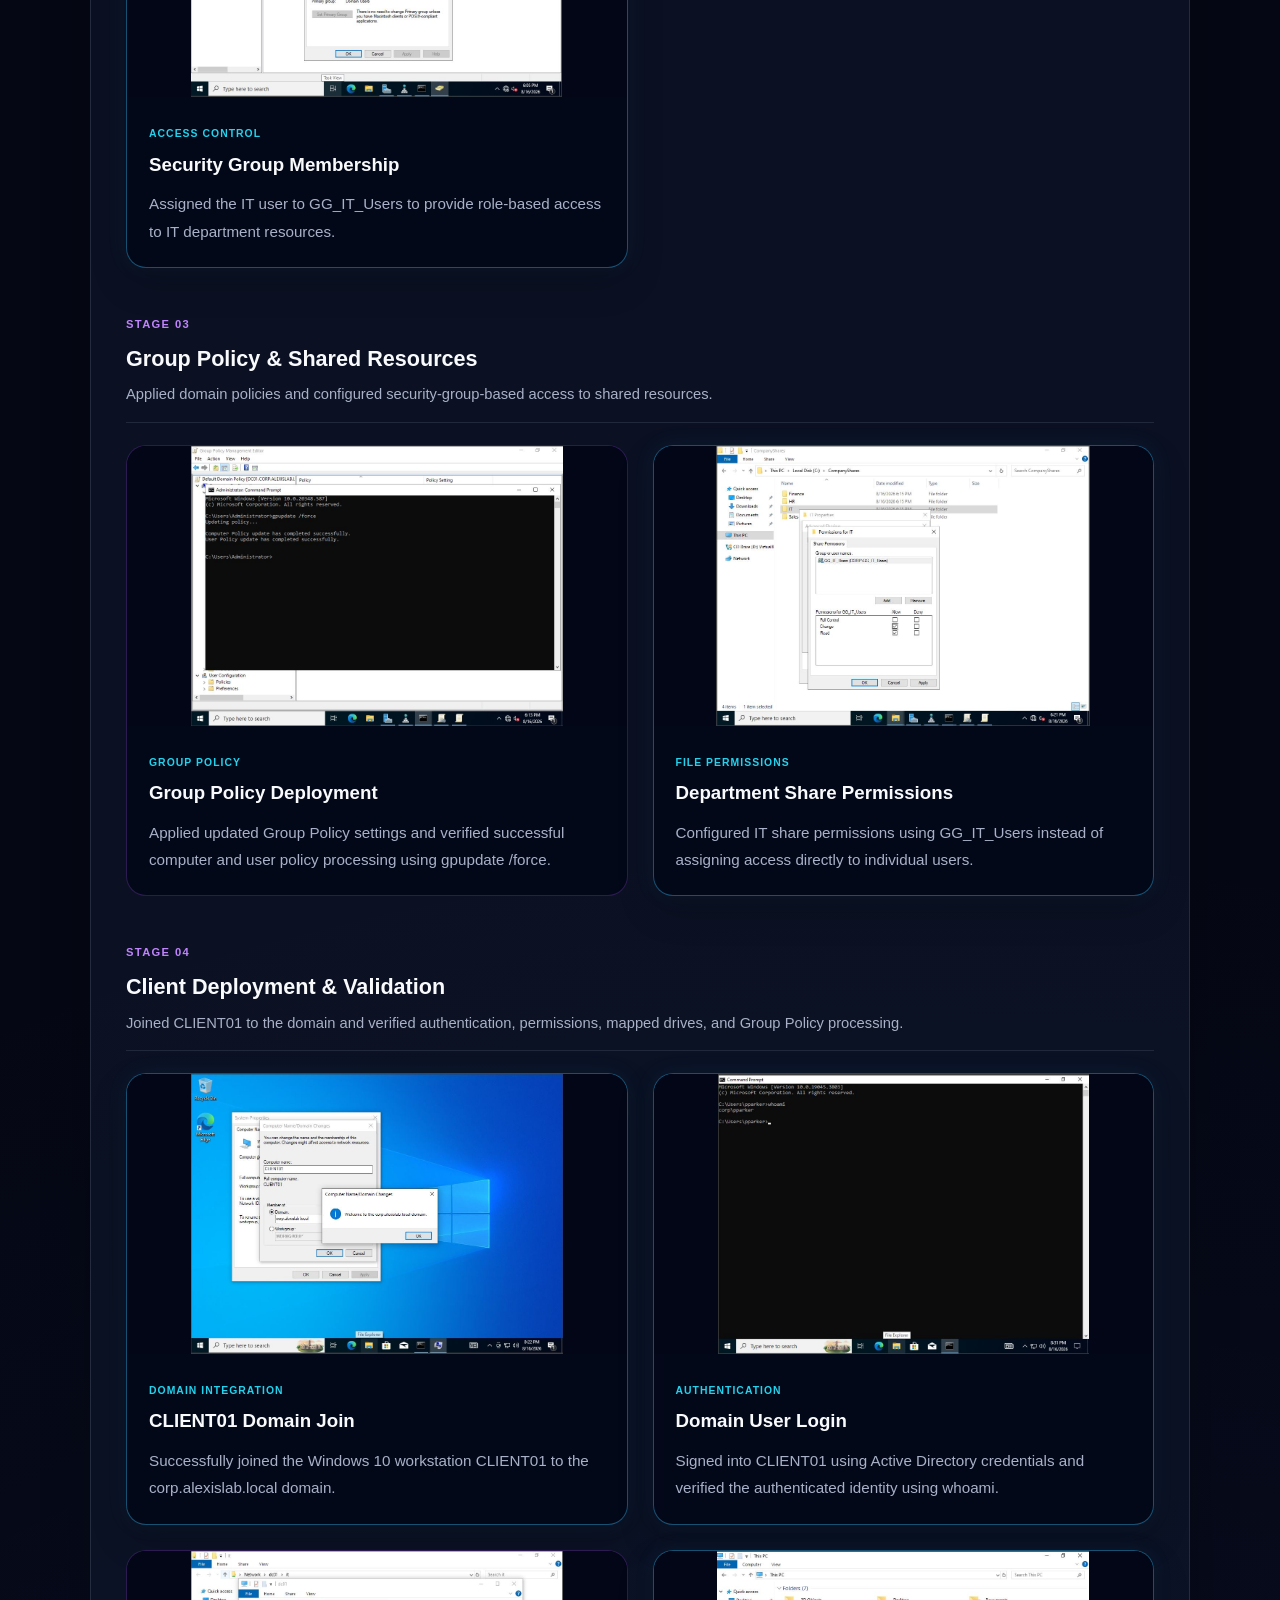
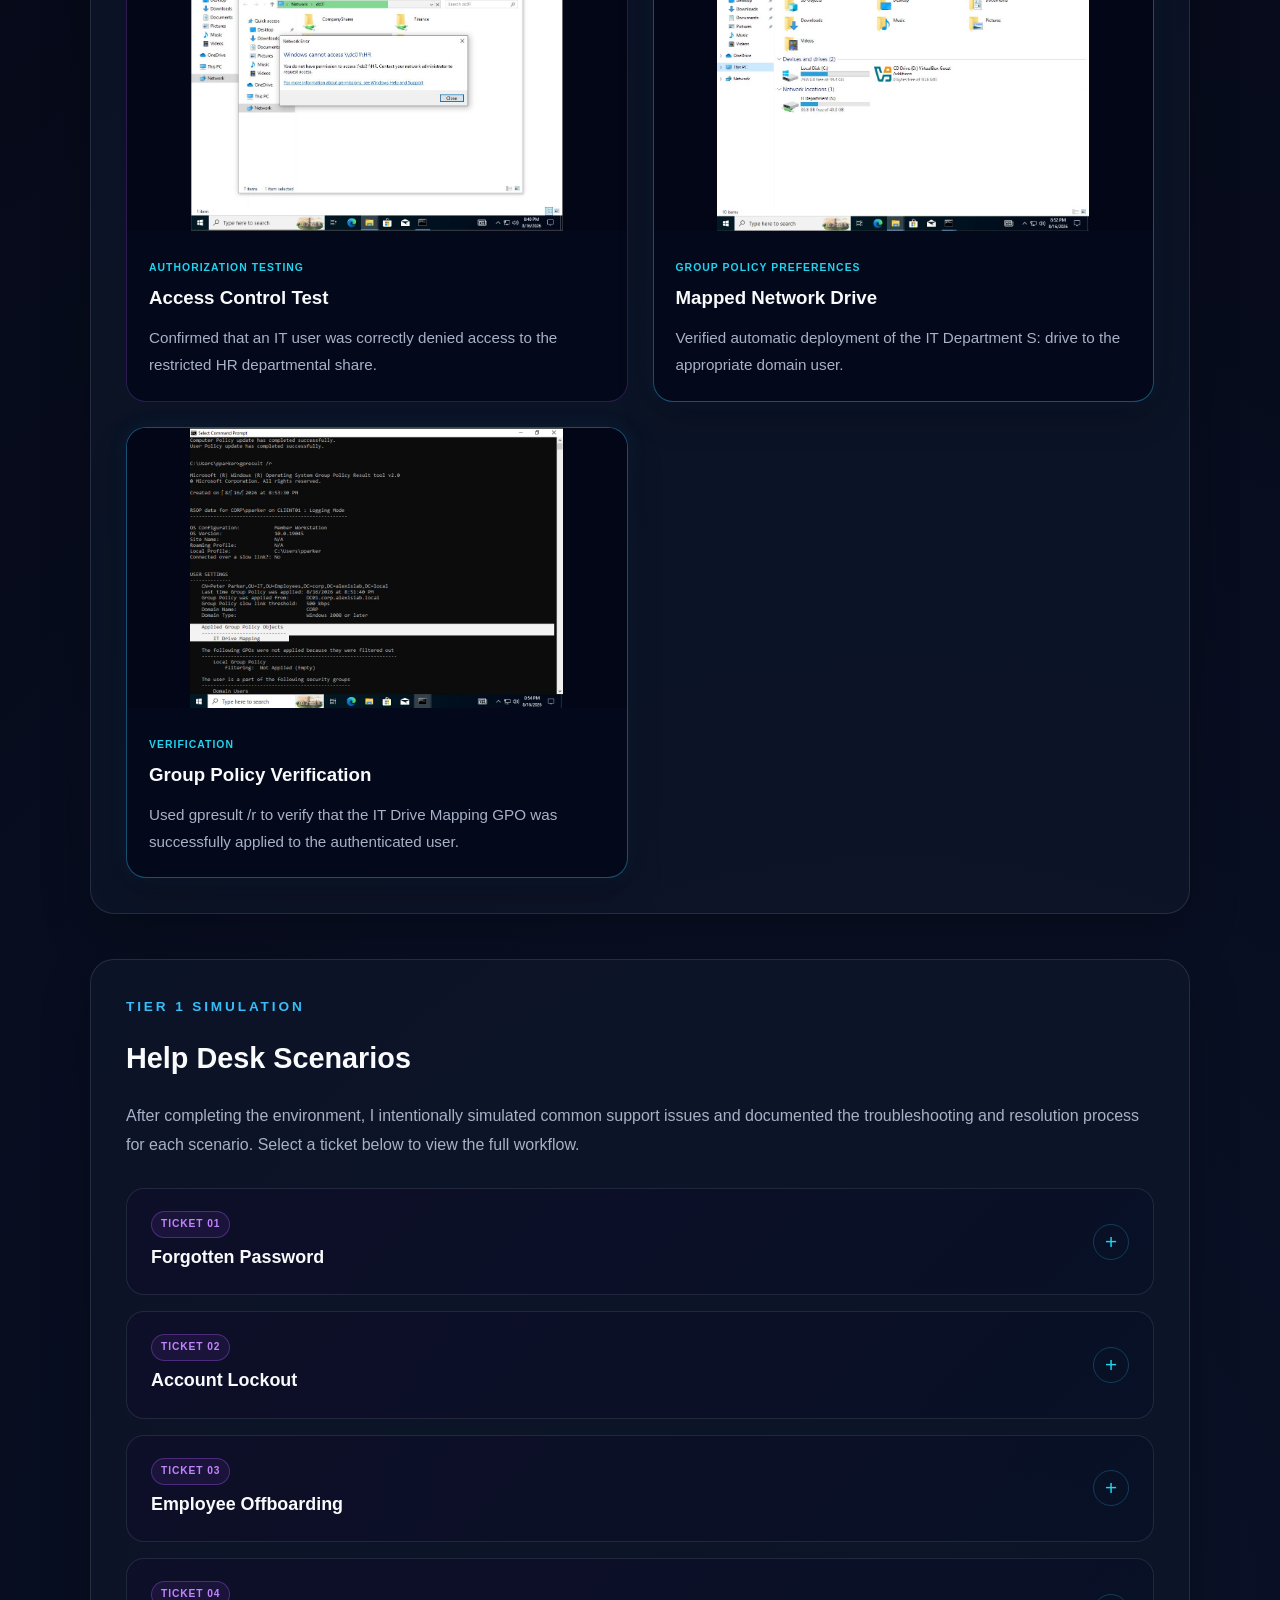
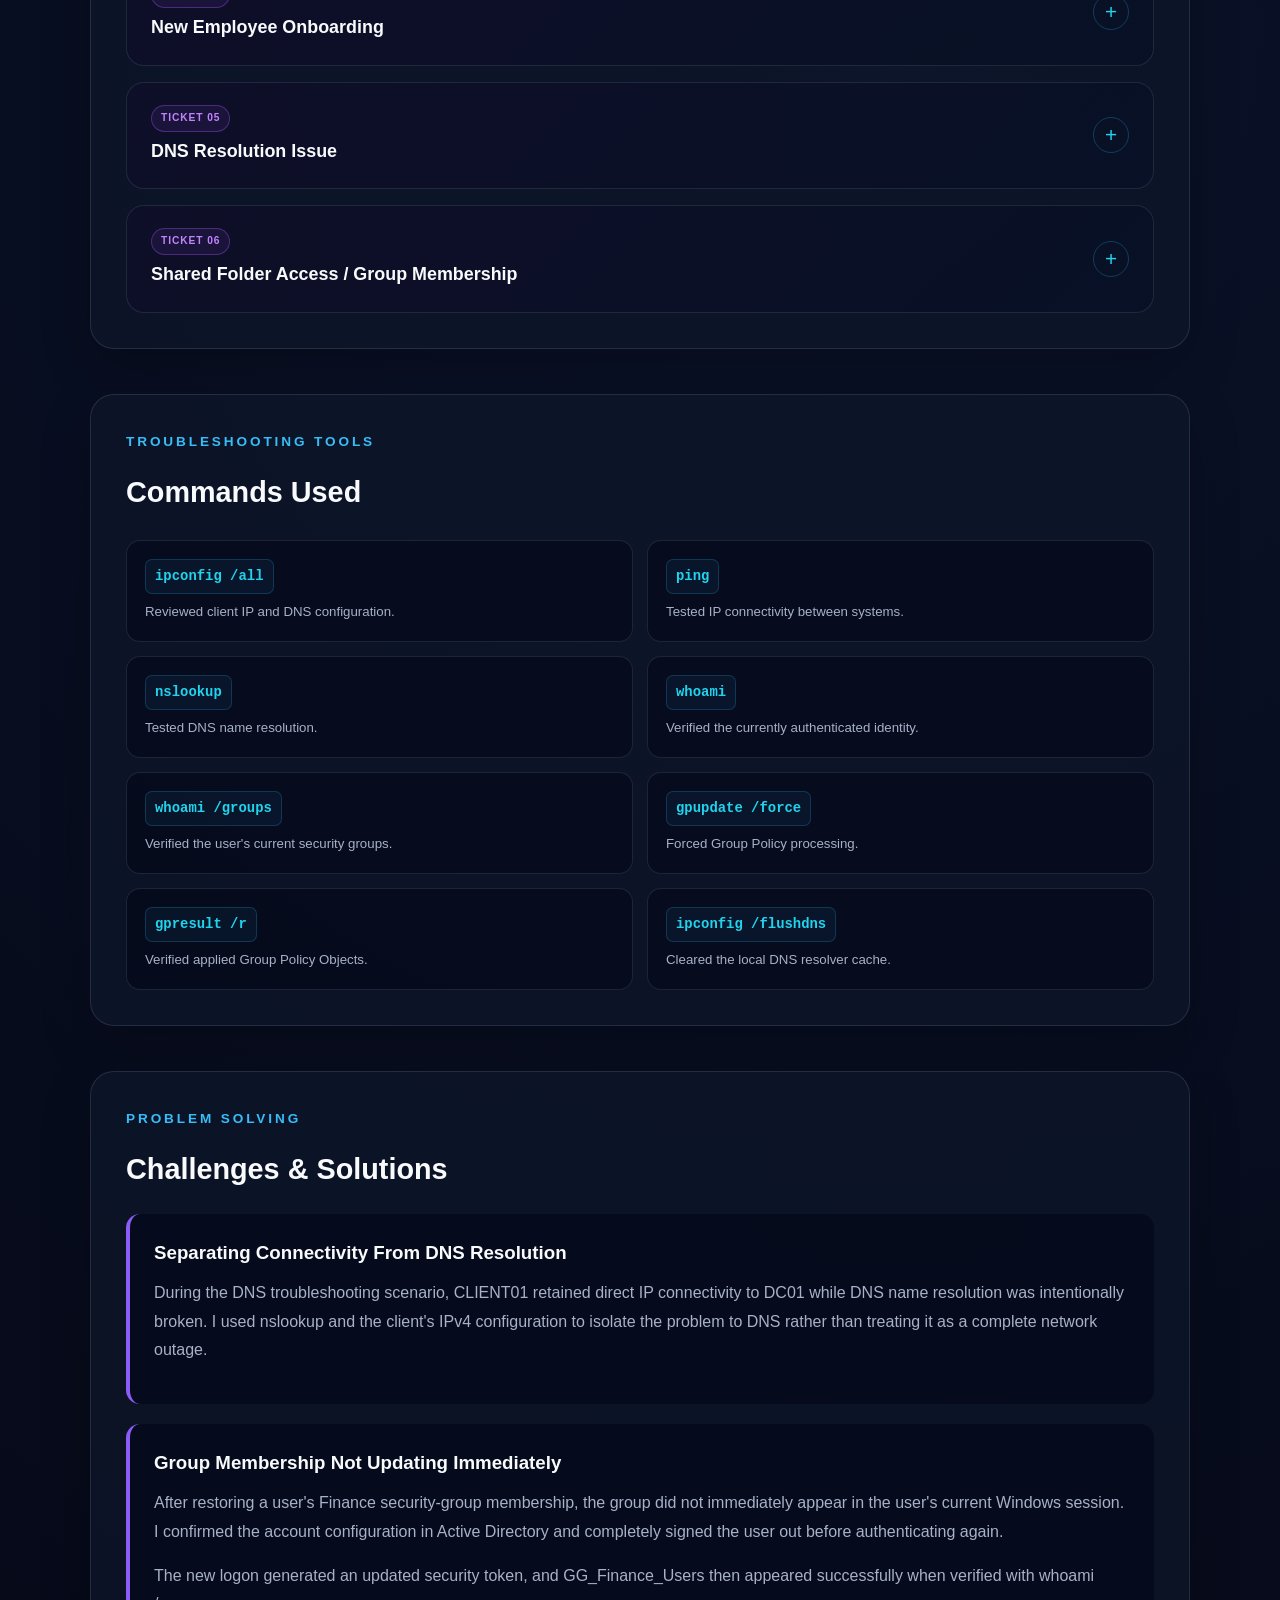
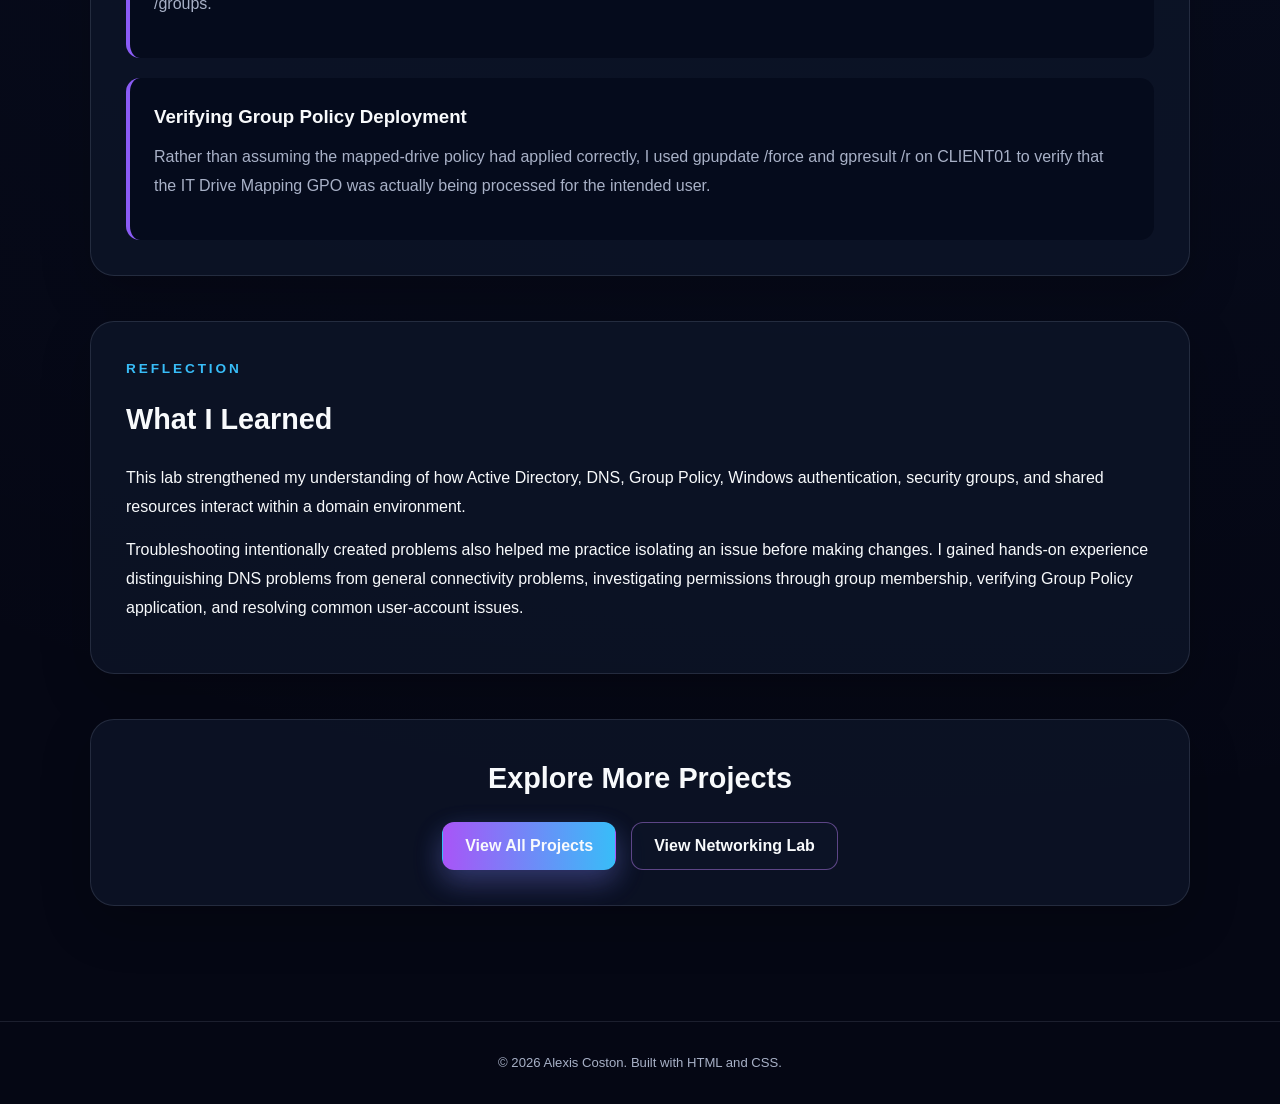
==== commit 363415ab: "Active Directory Lab Update 1 updating active directory lab" ====
--- a/ad-lab.html
+++ b/ad-lab.html
@@ -9,7 +9,14 @@
         content="width=device-width, initial-scale=1.0"
     >
 
-    <title>Active Directory Lab | Alexis</title>
+    <meta
+        name="description"
+        content="Active Directory Help Desk Lab by Alexis Coston featuring Windows Server, Active Directory, DNS, Group Policy, Windows domain administration, and Tier 1 troubleshooting."
+    >
+
+    <title>
+        Active Directory Help Desk Lab | Alexis Coston
+    </title>
 
     <link rel="stylesheet" href="style.css">
 </head>
@@ -21,21 +28,15 @@
         <nav class="navbar">
 
             <a href="index.html" class="logo">
-                Alexis
+                Alexis Coston<span>.</span>
             </a>
 
             <div class="nav-links">
-
                 <a href="index.html#about">About</a>
-
                 <a href="index.html#projects">Projects</a>
-
                 <a href="index.html#skills">Skills</a>
-
                 <a href="index.html#education">Education</a>
-
                 <a href="index.html#contact">Contact</a>
-
             </div>
 
         </nav>
@@ -52,27 +53,33 @@
             </p>
 
             <h1>
-                Windows Server Active Directory Lab
+                Active Directory Help Desk Lab
             </h1>
 
             <p class="project-introduction">
-
-                I designed and configured a virtual Windows Server
-                environment using Oracle VirtualBox to gain hands-on
-                experience with Active Directory Domain Services,
-                user account administration, Group Policy, domain
-                authentication, and Windows security controls.
-
+                I built a virtualized Windows domain environment using
+                Windows Server 2022 and Windows 10 in Oracle VirtualBox.
+                The lab simulates a small business IT environment and
+                provides hands-on experience with Active Directory,
+                DNS, Group Policy, user and group administration,
+                shared resources, domain authentication, and common
+                Tier 1 help desk troubleshooting scenarios.
             </p>
 
             <div class="project-buttons">
 
-                <a href="index.html#projects" class="btn">
+                <a
+                    href="index.html#projects"
+                    class="button primary-button"
+                >
                     ← Back to Portfolio
                 </a>
 
-                <a href="#screenshots" class="btn secondary-btn">
-                    View Screenshots
+                <a
+                    href="#implementation"
+                    class="button secondary-button"
+                >
+                    View Lab
                 </a>
 
             </div>
@@ -82,24 +89,28 @@
 
         <section class="project-section">
 
-            <h2>Project Overview</h2>
+            <p class="section-label">
+                Overview
+            </p>
+
+            <h2>
+                Project Objective
+            </h2>
 
             <p>
-
-                This project simulates a small business Active Directory
-                environment. I installed Windows Server, configured Active
-                Directory Domain Services and DNS, created and managed domain
-                users, applied account security policies, and tested domain
-                authentication.
-
+                The goal of this project was to build a functional
+                Windows Active Directory environment and practice
+                administrative and troubleshooting tasks commonly
+                performed by help desk and desktop support technicians.
             </p>
 
             <p>
-
-                The purpose of the lab was to develop practical Windows
-                administration skills commonly used in help desk, desktop
-                support, system administration, and IT support positions.
-
+                I configured a Windows Server domain controller,
+                created an Active Directory domain, provisioned users
+                and security groups, joined a Windows workstation to
+                the domain, configured Group Policy and shared resources,
+                and then intentionally created common support issues
+                to diagnose and resolve.
             </p>
 
         </section>
@@ -107,78 +118,122 @@
 
         <section class="project-section">
 
-            <h2>Technologies Used</h2>
-
-            <div class="skills-grid">
+            <p class="section-label">
+                Lab Environment
+            </p>
+
+            <h2>
+                Environment & Technologies
+            </h2>
+
+            <div class="project-tech-grid">
 
                 <span>Windows Server 2022</span>
-
+                <span>Windows 10</span>
                 <span>Oracle VirtualBox</span>
-
                 <span>Active Directory</span>
-
-                <span>Active Directory Domain Services</span>
-
+                <span>AD DS</span>
                 <span>DNS</span>
-
                 <span>Group Policy</span>
-
-                <span>Windows Client</span>
-
+                <span>NTFS Permissions</span>
+                <span>Security Groups</span>
                 <span>Command Prompt</span>
 
             </div>
 
+
+            <div class="lab-details">
+
+                <div class="lab-detail-card">
+                    <span>Domain</span>
+                    <strong>corp.alexislab.local</strong>
+                </div>
+
+                <div class="lab-detail-card">
+                    <span>Domain Controller</span>
+                    <strong>DC01</strong>
+                </div>
+
+                <div class="lab-detail-card">
+                    <span>DC01 IP Address</span>
+                    <strong>192.168.10.10</strong>
+                </div>
+
+                <div class="lab-detail-card">
+                    <span>Domain Client</span>
+                    <strong>CLIENT01</strong>
+                </div>
+
+            </div>
+
         </section>
 
 
         <section class="project-section">
 
-            <h2>Skills Demonstrated</h2>
+            <p class="section-label">
+                Technical Experience
+            </p>
+
+            <h2>
+                Skills Demonstrated
+            </h2>
 
             <ul class="project-list">
-
-                <li>
-                    Installed and configured Windows Server 2022 in
-                    Oracle VirtualBox.
-                </li>
 
                 <li>
                     Installed Active Directory Domain Services and promoted
-                    the server to a domain controller.
+                    Windows Server 2022 to a domain controller.
                 </li>
 
                 <li>
-                    Configured DNS services for the Active Directory domain.
+                    Configured static IPv4 addressing and DNS services
+                    for the domain controller.
                 </li>
 
                 <li>
-                    Created and managed domain user accounts.
+                    Created organizational units for departments,
+                    workstations, groups, and disabled users.
                 </li>
 
                 <li>
-                    Configured password complexity and password expiration
-                    requirements.
+                    Provisioned and administered Active Directory
+                    user accounts.
                 </li>
 
                 <li>
-                    Configured account lockout policies to improve security.
+                    Created security groups and implemented
+                    group-based resource access.
                 </li>
 
                 <li>
-                    Applied logon-hour restrictions to user accounts.
+                    Joined a Windows 10 workstation to the
+                    Active Directory domain.
                 </li>
 
                 <li>
-                    Disabled, locked, unlocked, and restored user accounts.
+                    Configured password and account-lockout
+                    policies through Group Policy.
                 </li>
 
                 <li>
-                    Tested domain authentication using a Windows client.
+                    Configured shared-folder and NTFS permissions.
                 </li>
 
                 <li>
-                    Verified domain users through Command Prompt.
+                    Deployed a mapped network drive using Group
+                    Policy Preferences and item-level targeting.
+                </li>
+
+                <li>
+                    Performed password resets, account unlocks,
+                    employee onboarding, and employee offboarding.
+                </li>
+
+                <li>
+                    Diagnosed DNS and resource-access issues using
+                    ipconfig, ping, nslookup, whoami, gpupdate,
+                    and gpresult.
                 </li>
 
             </ul>
@@ -188,231 +243,1446 @@
 
         <section
             class="project-section"
-            id="screenshots"
+            id="implementation"
         >
 
-            <h2>Project Screenshots</h2>
+            <p class="section-label">
+                Implementation
+            </p>
+
+            <h2>
+                Building the Environment
+            </h2>
 
             <p class="gallery-introduction">
-
-                The screenshots below document the major configuration
-                and testing stages of the project.
-
+                These screenshots document the major configuration
+                and verification stages of the Active Directory lab.
             </p>
 
 
-            <div class="project-gallery">
-
-
-                <article class="gallery-card">
-
-                    <img
-                        src="images/server-manager.png"
-                        alt="Windows Server Manager dashboard"
-                    >
-
-                    <div class="gallery-card-content">
-
-                        <h3>Windows Server Manager</h3>
-
-                        <p>
-                            Windows Server environment used to install and
-                            manage Active Directory Domain Services and DNS.
-                        </p>
+            <div class="project-stage">
+
+                <div class="stage-heading">
+
+                    <span class="stage-number">
+                        Stage 01
+                    </span>
+
+                    <h3>
+                        Domain Controller & Network Configuration
+                    </h3>
+
+                    <p>
+                        Prepared DC01, configured networking, deployed
+                        Active Directory Domain Services, and verified DNS.
+                    </p>
+
+                </div>
+
+
+                <div class="project-gallery">
+
+                    <article class="gallery-card">
+
+                        <img
+                            src="images/active-directory/01-dc01-server-name.JPG"
+                            alt="Windows Server renamed to DC01"
+                        >
+
+                        <div class="gallery-card-content">
+
+                            <span class="gallery-step">
+                                Server Configuration
+                            </span>
+
+                            <h3>
+                                DC01 Server Name
+                            </h3>
+
+                            <p>
+                                Renamed the Windows Server system to DC01
+                                in preparation for configuring it as the
+                                lab domain controller.
+                            </p>
+
+                        </div>
+
+                    </article>
+
+
+                    <article class="gallery-card">
+
+                        <img
+                            src="images/active-directory/02-dc01-static-ip.JPG"
+                            alt="DC01 static IP verified using ipconfig"
+                        >
+
+                        <div class="gallery-card-content">
+
+                            <span class="gallery-step">
+                                Network Configuration
+                            </span>
+
+                            <h3>
+                                Static IPv4 Configuration
+                            </h3>
+
+                            <p>
+                                Configured and verified DC01 with the
+                                static IPv4 address 192.168.10.10 and
+                                appropriate DNS settings.
+                            </p>
+
+                        </div>
+
+                    </article>
+
+
+                    <article class="gallery-card">
+
+                        <img
+                            src="images/active-directory/03-ad-ds-installation.JPG"
+                            alt="Active Directory Domain Services installed"
+                        >
+
+                        <div class="gallery-card-content">
+
+                            <span class="gallery-step">
+                                Active Directory
+                            </span>
+
+                            <h3>
+                                AD DS Installation
+                            </h3>
+
+                            <p>
+                                Installed Active Directory Domain Services
+                                and prepared DC01 for promotion to a
+                                domain controller.
+                            </p>
+
+                        </div>
+
+                    </article>
+
+
+                    <article class="gallery-card">
+
+                        <img
+                            src="images/active-directory/04-active-directory-domain.JPG"
+                            alt="Active Directory Users and Computers showing corp.alexislab.local"
+                        >
+
+                        <div class="gallery-card-content">
+
+                            <span class="gallery-step">
+                                Domain Deployment
+                            </span>
+
+                            <h3>
+                                Active Directory Domain
+                            </h3>
+
+                            <p>
+                                Verified the corp.alexislab.local domain
+                                using Active Directory Users and Computers.
+                            </p>
+
+                        </div>
+
+                    </article>
+
+
+                    <article class="gallery-card featured-gallery-card">
+
+                        <img
+                            src="images/active-directory/05-dns-verification.JPG"
+                            alt="DNS verification using nslookup and ping"
+                        >
+
+                        <div class="gallery-card-content">
+
+                            <span class="gallery-step">
+                                DNS
+                            </span>
+
+                            <h3>
+                                DNS Verification
+                            </h3>
+
+                            <p>
+                                Used nslookup and ping to confirm that
+                                dc01.corp.alexislab.local successfully
+                                resolved to 192.168.10.10.
+                            </p>
+
+                        </div>
+
+                    </article>
+
+                </div>
+
+            </div>
+
+
+            <div class="project-stage">
+
+                <div class="stage-heading">
+
+                    <span class="stage-number">
+                        Stage 02
+                    </span>
+
+                    <h3>
+                        Active Directory Administration
+                    </h3>
+
+                    <p>
+                        Organized the directory and configured users
+                        and role-based security groups.
+                    </p>
+
+                </div>
+
+
+                <div class="project-gallery">
+
+                    <article class="gallery-card">
+
+                        <img
+                            src="images/active-directory/06-organizational-units.JPG"
+                            alt="Active Directory organizational unit structure"
+                        >
+
+                        <div class="gallery-card-content">
+
+                            <span class="gallery-step">
+                                Directory Organization
+                            </span>
+
+                            <h3>
+                                Organizational Units
+                            </h3>
+
+                            <p>
+                                Created OUs for IT, Human Resources,
+                                Finance, Sales, Workstations, Groups,
+                                and Disabled Users.
+                            </p>
+
+                        </div>
+
+                    </article>
+
+
+                    <article class="gallery-card">
+
+                        <img
+                            src="images/active-directory/07-it-user-accounts.JPG"
+                            alt="IT user accounts in Active Directory"
+                        >
+
+                        <div class="gallery-card-content">
+
+                            <span class="gallery-step">
+                                User Administration
+                            </span>
+
+                            <h3>
+                                Domain User Accounts
+                            </h3>
+
+                            <p>
+                                Created employee domain accounts and
+                                organized users within their appropriate
+                                department OUs.
+                            </p>
+
+                        </div>
+
+                    </article>
+
+
+                    <article class="gallery-card featured-gallery-card">
+
+                        <img
+                            src="images/active-directory/08-security-group-membership.JPG"
+                            alt="Active Directory IT security group membership"
+                        >
+
+                        <div class="gallery-card-content">
+
+                            <span class="gallery-step">
+                                Access Control
+                            </span>
+
+                            <h3>
+                                Security Group Membership
+                            </h3>
+
+                            <p>
+                                Assigned the IT user to GG_IT_Users
+                                to provide role-based access to IT
+                                department resources.
+                            </p>
+
+                        </div>
+
+                    </article>
+
+                </div>
+
+            </div>
+
+
+            <div class="project-stage">
+
+                <div class="stage-heading">
+
+                    <span class="stage-number">
+                        Stage 03
+                    </span>
+
+                    <h3>
+                        Group Policy & Shared Resources
+                    </h3>
+
+                    <p>
+                        Applied domain policies and configured
+                        security-group-based access to shared resources.
+                    </p>
+
+                </div>
+
+
+                <div class="project-gallery">
+
+                    <article class="gallery-card">
+
+                        <img
+                            src="images/active-directory/09-group-policy-membership.JPG"
+                            alt="Group Policy successfully updated"
+                        >
+
+                        <div class="gallery-card-content">
+
+                            <span class="gallery-step">
+                                Group Policy
+                            </span>
+
+                            <h3>
+                                Group Policy Deployment
+                            </h3>
+
+                            <p>
+                                Applied updated Group Policy settings
+                                and verified successful computer and user
+                                policy processing using gpupdate /force.
+                            </p>
+
+                        </div>
+
+                    </article>
+
+
+                    <article class="gallery-card featured-gallery-card">
+
+                        <img
+                            src="images/active-directory/10-it-share-permissions.JPG"
+                            alt="IT shared folder permissions for GG_IT_Users"
+                        >
+
+                        <div class="gallery-card-content">
+
+                            <span class="gallery-step">
+                                File Permissions
+                            </span>
+
+                            <h3>
+                                Department Share Permissions
+                            </h3>
+
+                            <p>
+                                Configured IT share permissions using
+                                GG_IT_Users instead of assigning access
+                                directly to individual users.
+                            </p>
+
+                        </div>
+
+                    </article>
+
+                </div>
+
+            </div>
+
+
+            <div class="project-stage">
+
+                <div class="stage-heading">
+
+                    <span class="stage-number">
+                        Stage 04
+                    </span>
+
+                    <h3>
+                        Client Deployment & Validation
+                    </h3>
+
+                    <p>
+                        Joined CLIENT01 to the domain and verified
+                        authentication, permissions, mapped drives,
+                        and Group Policy processing.
+                    </p>
+
+                </div>
+
+
+                <div class="project-gallery">
+
+                    <article class="gallery-card featured-gallery-card">
+
+                        <img
+                            src="images/active-directory/11-client01-domain-join.JPG"
+                            alt="CLIENT01 successfully joined to corp.alexislab.local"
+                        >
+
+                        <div class="gallery-card-content">
+
+                            <span class="gallery-step">
+                                Domain Integration
+                            </span>
+
+                            <h3>
+                                CLIENT01 Domain Join
+                            </h3>
+
+                            <p>
+                                Successfully joined the Windows 10
+                                workstation CLIENT01 to the
+                                corp.alexislab.local domain.
+                            </p>
+
+                        </div>
+
+                    </article>
+
+
+                    <article class="gallery-card featured-gallery-card">
+
+                        <img
+                            src="images/active-directory/12-domain-user-authentication.JPG"
+                            alt="Domain user authentication verified with whoami"
+                        >
+
+                        <div class="gallery-card-content">
+
+                            <span class="gallery-step">
+                                Authentication
+                            </span>
+
+                            <h3>
+                                Domain User Login
+                            </h3>
+
+                            <p>
+                                Signed into CLIENT01 using Active Directory
+                                credentials and verified the authenticated
+                                identity using whoami.
+                            </p>
+
+                        </div>
+
+                    </article>
+
+
+                    <article class="gallery-card">
+
+                        <img
+                            src="images/active-directory/13-access-control-test.JPG"
+                            alt="IT user denied access to HR shared folder"
+                        >
+
+                        <div class="gallery-card-content">
+
+                            <span class="gallery-step">
+                                Authorization Testing
+                            </span>
+
+                            <h3>
+                                Access Control Test
+                            </h3>
+
+                            <p>
+                                Confirmed that an IT user was correctly
+                                denied access to the restricted HR
+                                departmental share.
+                            </p>
+
+                        </div>
+
+                    </article>
+
+
+                    <article class="gallery-card featured-gallery-card">
+
+                        <img
+                            src="images/active-directory/14-mapped-network-drive.JPG"
+                            alt="IT Department S drive mapped on CLIENT01"
+                        >
+
+                        <div class="gallery-card-content">
+
+                            <span class="gallery-step">
+                                Group Policy Preferences
+                            </span>
+
+                            <h3>
+                                Mapped Network Drive
+                            </h3>
+
+                            <p>
+                                Verified automatic deployment of the
+                                IT Department S: drive to the appropriate
+                                domain user.
+                            </p>
+
+                        </div>
+
+                    </article>
+
+
+                    <article class="gallery-card featured-gallery-card">
+
+                        <img
+                            src="images/active-directory/15-group-policy-verification.JPG"
+                            alt="IT Drive Mapping verified using gpresult"
+                        >
+
+                        <div class="gallery-card-content">
+
+                            <span class="gallery-step">
+                                Verification
+                            </span>
+
+                            <h3>
+                                Group Policy Verification
+                            </h3>
+
+                            <p>
+                                Used gpresult /r to verify that the
+                                IT Drive Mapping GPO was successfully
+                                applied to the authenticated user.
+                            </p>
+
+                        </div>
+
+                    </article>
+
+                </div>
+
+            </div>
+
+        </section>
+
+
+        <section class="project-section">
+
+            <p class="section-label">
+                Tier 1 Simulation
+            </p>
+
+            <h2>
+                Help Desk Scenarios
+            </h2>
+
+            <p class="gallery-introduction">
+                After completing the environment, I intentionally
+                simulated common support issues and documented the
+                troubleshooting and resolution process for each
+                scenario. Select a ticket below to view the full workflow.
+            </p>
+
+
+            <div class="ticket-accordion">
+
+                <details class="ticket-dropdown">
+
+                    <summary>
+
+                        <div class="ticket-summary-info">
+                            <span class="ticket-number">
+                                Ticket 01
+                            </span>
+
+                            <h3>
+                                Forgotten Password
+                            </h3>
+                        </div>
+
+                        <span class="ticket-arrow">
+                            +
+                        </span>
+
+                    </summary>
+
+
+                    <div class="ticket-dropdown-content">
+
+                        <div class="ticket-details">
+
+                            <div class="ticket-detail">
+
+                                <strong>
+                                    Issue
+                                </strong>
+
+                                <p>
+                                    Domain user could not authenticate
+                                    after forgetting their password.
+                                </p>
+
+                            </div>
+
+
+                            <div class="ticket-detail">
+
+                                <strong>
+                                    Resolution
+                                </strong>
+
+                                <p>
+                                    Reset the password through Active
+                                    Directory Users and Computers and
+                                    required a password change at next logon.
+                                </p>
+
+                            </div>
+
+
+                            <div class="ticket-detail">
+
+                                <strong>
+                                    Verification
+                                </strong>
+
+                                <p>
+                                    Confirmed the password-change requirement
+                                    and verified successful domain login
+                                    using the new credentials.
+                                </p>
+
+                            </div>
+
+                        </div>
+
+
+                        <div class="ticket-gallery">
+
+                            <figure class="ticket-image">
+
+                                <img
+                                    src="images/helpdesk-tickets/01-User-Forgot-Password/ticket-01-password-reset-login-error-01.JPG"
+                                    alt="User unable to authenticate with incorrect password"
+                                >
+
+                                <figcaption>
+                                    Reproduced the reported authentication
+                                    issue on CLIENT01.
+                                </figcaption>
+
+                            </figure>
+
+
+                            <figure class="ticket-image">
+
+                                <img
+                                    src="images/helpdesk-tickets/01-User-Forgot-Password/ticket-01-password-reset-ad-reset-02.JPG"
+                                    alt="Password reset through Active Directory Users and Computers"
+                                >
+
+                                <figcaption>
+                                    Reset the user's domain password and
+                                    required a password change at next logon.
+                                </figcaption>
+
+                            </figure>
+
+
+                            <figure class="ticket-image">
+
+                                <img
+                                    src="images/helpdesk-tickets/01-User-Forgot-Password/ticket-01-password-reset-change-password-03.JPG"
+                                    alt="Windows requiring password change before sign in"
+                                >
+
+                                <figcaption>
+                                    Verified that the temporary-password
+                                    requirement was enforced.
+                                </figcaption>
+
+                            </figure>
+
+
+                            <figure class="ticket-image">
+
+                                <img
+                                    src="images/helpdesk-tickets/01-User-Forgot-Password/ticket-01-password-reset-successful-login-04.JPG"
+                                    alt="Successful login after password reset"
+                                >
+
+                                <figcaption>
+                                    Confirmed successful authentication
+                                    after the password change.
+                                </figcaption>
+
+                            </figure>
+
+                        </div>
 
                     </div>
 
-                </article>
-
-
-                <article class="gallery-card">
-
-                    <img
-                        src="images/ad-users.png"
-                        alt="Active Directory Users and Computers"
-                    >
-
-                    <div class="gallery-card-content">
-
-                        <h3>Active Directory Users</h3>
-
-                        <p>
-                            Created and managed domain accounts using Active
-                            Directory Users and Computers.
-                        </p>
+                </details>
+
+
+                <details class="ticket-dropdown">
+
+                    <summary>
+
+                        <div class="ticket-summary-info">
+
+                            <span class="ticket-number">
+                                Ticket 02
+                            </span>
+
+                            <h3>
+                                Account Lockout
+                            </h3>
+
+                        </div>
+
+                        <span class="ticket-arrow">
+                            +
+                        </span>
+
+                    </summary>
+
+
+                    <div class="ticket-dropdown-content">
+
+                        <div class="ticket-details">
+
+                            <div class="ticket-detail">
+
+                                <strong>
+                                    Issue
+                                </strong>
+
+                                <p>
+                                    User account became locked after
+                                    multiple unsuccessful login attempts.
+                                </p>
+
+                            </div>
+
+
+                            <div class="ticket-detail">
+
+                                <strong>
+                                    Resolution
+                                </strong>
+
+                                <p>
+                                    Located the account in Active Directory,
+                                    confirmed the lockout, and manually
+                                    unlocked the account.
+                                </p>
+
+                            </div>
+
+
+                            <div class="ticket-detail">
+
+                                <strong>
+                                    Verification
+                                </strong>
+
+                                <p>
+                                    Confirmed that the user could
+                                    successfully authenticate again.
+                                </p>
+
+                            </div>
+
+                        </div>
+
+
+                        <div class="ticket-gallery">
+
+                            <figure class="ticket-image">
+
+                                <img
+                                    src="images/helpdesk-tickets/02-Account-Lockout/ticket-02-account-lockout-01.JPG"
+                                    alt="Windows account lockout message"
+                                >
+
+                                <figcaption>
+                                    Confirmed that the account was locked
+                                    after multiple failed authentication attempts.
+                                </figcaption>
+
+                            </figure>
+
+
+                            <figure class="ticket-image">
+
+                                <img
+                                    src="images/helpdesk-tickets/02-Account-Lockout/ticket-02-account-lockout-02.JPG"
+                                    alt="Active Directory account unlock option"
+                                >
+
+                                <figcaption>
+                                    Identified the locked account in ADUC
+                                    and restored account access.
+                                </figcaption>
+
+                            </figure>
+
+
+                            <figure class="ticket-image">
+
+                                <img
+                                    src="images/helpdesk-tickets/02-Account-Lockout/ticket-02-account-lockout-03.JPG"
+                                    alt="User successfully logged in after account unlock"
+                                >
+
+                                <figcaption>
+                                    Verified successful authentication
+                                    after the account was unlocked.
+                                </figcaption>
+
+                            </figure>
+
+                        </div>
 
                     </div>
 
-                </article>
-
-
-                <article class="gallery-card">
-
-                    <img
-                        src="images/group-policy.png"
-                        alt="Group Policy Management console"
-                    >
-
-                    <div class="gallery-card-content">
-
-                        <h3>Group Policy Management</h3>
-
-                        <p>
-                            Used Group Policy Management to configure and
-                            review domain security settings.
-                        </p>
+                </details>
+
+
+                <details class="ticket-dropdown">
+
+                    <summary>
+
+                        <div class="ticket-summary-info">
+
+                            <span class="ticket-number">
+                                Ticket 03
+                            </span>
+
+                            <h3>
+                                Employee Offboarding
+                            </h3>
+
+                        </div>
+
+                        <span class="ticket-arrow">
+                            +
+                        </span>
+
+                    </summary>
+
+
+                    <div class="ticket-dropdown-content">
+
+                        <div class="ticket-details">
+
+                            <div class="ticket-detail">
+
+                                <strong>
+                                    Request
+                                </strong>
+
+                                <p>
+                                    Employee account required deactivation
+                                    and removal of existing department access.
+                                </p>
+
+                            </div>
+
+
+                            <div class="ticket-detail">
+
+                                <strong>
+                                    Resolution
+                                </strong>
+
+                                <p>
+                                    Disabled the Active Directory account,
+                                    moved it to the Disabled Users OU,
+                                    and removed department security-group
+                                    membership.
+                                </p>
+
+                            </div>
+
+
+                            <div class="ticket-detail">
+
+                                <strong>
+                                    Result
+                                </strong>
+
+                                <p>
+                                    Account was deactivated and access
+                                    associated with the employee's former
+                                    department was removed.
+                                </p>
+
+                            </div>
+
+                        </div>
+
+
+                        <div class="ticket-gallery">
+
+                            <figure class="ticket-image">
+
+                                <img
+                                    src="images/helpdesk-tickets/03-Disabled-Account/ticket-03-offboarding-01.JPG"
+                                    alt="Active Directory user account disabled"
+                                >
+
+                                <figcaption>
+                                    Disabled the employee's domain account
+                                    to prevent further authentication.
+                                </figcaption>
+
+                            </figure>
+
+
+                            <figure class="ticket-image">
+
+                                <img
+                                    src="images/helpdesk-tickets/03-Disabled-Account/ticket-03-offboarding-02.JPG"
+                                    alt="Account moved to Disabled Users OU"
+                                >
+
+                                <figcaption>
+                                    Moved the account into the Disabled Users
+                                    organizational unit.
+                                </figcaption>
+
+                            </figure>
+
+
+                            <figure class="ticket-image">
+
+                                <img
+                                    src="images/helpdesk-tickets/03-Disabled-Account/ticket-03-offboarding-03.JPG"
+                                    alt="Removing employee from department security group"
+                                >
+
+                                <figcaption>
+                                    Removed the employee from the department
+                                    security group to revoke role-based access.
+                                </figcaption>
+
+                            </figure>
+
+                        </div>
 
                     </div>
 
-                </article>
-
-
-                <article class="gallery-card">
-
-                    <img
-                        src="images/password-policy.png"
-                        alt="Active Directory password policy"
-                    >
-
-                    <div class="gallery-card-content">
-
-                        <h3>Password Policy</h3>
-
-                        <p>
-                            Configured password length, complexity, history,
-                            and expiration requirements.
-                        </p>
+                </details>
+
+
+                <details class="ticket-dropdown">
+
+                    <summary>
+
+                        <div class="ticket-summary-info">
+
+                            <span class="ticket-number">
+                                Ticket 04
+                            </span>
+
+                            <h3>
+                                New Employee Onboarding
+                            </h3>
+
+                        </div>
+
+                        <span class="ticket-arrow">
+                            +
+                        </span>
+
+                    </summary>
+
+
+                    <div class="ticket-dropdown-content">
+
+                        <div class="ticket-details">
+
+                            <div class="ticket-detail">
+
+                                <strong>
+                                    Request
+                                </strong>
+
+                                <p>
+                                    New IT employee required a domain
+                                    account and access to appropriate
+                                    department resources.
+                                </p>
+
+                            </div>
+
+
+                            <div class="ticket-detail">
+
+                                <strong>
+                                    Configuration
+                                </strong>
+
+                                <p>
+                                    Created the account in the IT OU,
+                                    assigned GG_IT_Users membership,
+                                    and configured domain authentication.
+                                </p>
+
+                            </div>
+
+
+                            <div class="ticket-detail">
+
+                                <strong>
+                                    Verification
+                                </strong>
+
+                                <p>
+                                    Confirmed successful login, access
+                                    to the IT share, and denial of
+                                    unauthorized HR resources.
+                                </p>
+
+                            </div>
+
+                        </div>
+
+
+                        <div class="ticket-gallery">
+
+                            <figure class="ticket-image">
+
+                                <img
+                                    src="images/helpdesk-tickets/04-New-Employee-Onboarding/ticket-04-onboarding-create-user-01.JPG"
+                                    alt="Creating Miles Morales Active Directory account"
+                                >
+
+                                <figcaption>
+                                    Created the new employee account
+                                    in the IT organizational unit.
+                                </figcaption>
+
+                            </figure>
+
+
+                            <figure class="ticket-image">
+
+                                <img
+                                    src="images/helpdesk-tickets/04-New-Employee-Onboarding/ticket-04-onboarding-add-security-group-02.JPG"
+                                    alt="Adding new employee to IT security group"
+                                >
+
+                                <figcaption>
+                                    Added the employee to GG_IT_Users
+                                    for role-based department access.
+                                </figcaption>
+
+                            </figure>
+
+
+                            <figure class="ticket-image">
+
+                                <img
+                                    src="images/helpdesk-tickets/04-New-Employee-Onboarding/ticket-04-onboarding-domain-login-03.JPG"
+                                    alt="New employee successfully logged in to CLIENT01"
+                                >
+
+                                <figcaption>
+                                    Verified successful Active Directory
+                                    authentication from CLIENT01.
+                                </figcaption>
+
+                            </figure>
+
+
+                            <figure class="ticket-image">
+
+                                <img
+                                    src="images/helpdesk-tickets/04-New-Employee-Onboarding/ticket-04-onboarding-it-drive-access-04.JPG"
+                                    alt="New employee accessing IT department mapped drive"
+                                >
+
+                                <figcaption>
+                                    Confirmed access to the mapped
+                                    IT Department network drive.
+                                </figcaption>
+
+                            </figure>
+
+
+                            <figure class="ticket-image">
+
+                                <img
+                                    src="images/helpdesk-tickets/04-New-Employee-Onboarding/ticket-04-onboarding-hr-access-denied-05.JPG"
+                                    alt="IT employee denied access to HR shared folder"
+                                >
+
+                                <figcaption>
+                                    Verified least-privilege access by
+                                    confirming the IT employee could not
+                                    access the restricted HR share.
+                                </figcaption>
+
+                            </figure>
+
+                        </div>
 
                     </div>
 
-                </article>
-
-
-                <article class="gallery-card">
-
-                    <img
-                        src="images/account-lockout.png"
-                        alt="Active Directory account lockout policy"
-                    >
-
-                    <div class="gallery-card-content">
-
-                        <h3>Account Lockout Policy</h3>
-
-                        <p>
-                            Configured failed-login thresholds and account
-                            lockout duration to strengthen account security.
-                        </p>
+                </details>
+
+
+                <details class="ticket-dropdown">
+
+                    <summary>
+
+                        <div class="ticket-summary-info">
+
+                            <span class="ticket-number">
+                                Ticket 05
+                            </span>
+
+                            <h3>
+                                DNS Resolution Issue
+                            </h3>
+
+                        </div>
+
+                        <span class="ticket-arrow">
+                            +
+                        </span>
+
+                    </summary>
+
+
+                    <div class="ticket-dropdown-content">
+
+                        <div class="ticket-details">
+
+                            <div class="ticket-detail">
+
+                                <strong>
+                                    Issue
+                                </strong>
+
+                                <p>
+                                    CLIENT01 was unable to resolve
+                                    the domain controller hostname.
+                                </p>
+
+                            </div>
+
+
+                            <div class="ticket-detail">
+
+                                <strong>
+                                    Troubleshooting
+                                </strong>
+
+                                <p>
+                                    Used nslookup and network settings
+                                    to identify an incorrect DNS server
+                                    configured on the client.
+                                </p>
+
+                            </div>
+
+
+                            <div class="ticket-detail">
+
+                                <strong>
+                                    Resolution
+                                </strong>
+
+                                <p>
+                                    Restored 192.168.10.10 as the DNS
+                                    server and verified successful
+                                    name resolution to DC01.
+                                </p>
+
+                            </div>
+
+                        </div>
+
+
+                        <div class="ticket-gallery">
+
+                            <figure class="ticket-image">
+
+                                <img
+                                    src="images/helpdesk-tickets/05-DNS-Issue/ticket-05-dns-wrong-server-01.JPG"
+                                    alt="CLIENT01 configured with incorrect DNS server"
+                                >
+
+                                <figcaption>
+                                    Simulated the issue by configuring
+                                    CLIENT01 with an incorrect DNS server.
+                                </figcaption>
+
+                            </figure>
+
+
+                            <figure class="ticket-image">
+
+                                <img
+                                    src="images/helpdesk-tickets/05-DNS-Issue/ticket-05-dns-lookup-failed-02.JPG"
+                                    alt="DNS lookup failing in nslookup"
+                                >
+
+                                <figcaption>
+                                    Used nslookup to verify that DNS
+                                    name resolution was failing.
+                                </figcaption>
+
+                            </figure>
+
+
+                            <figure class="ticket-image">
+
+                                <img
+                                    src="images/helpdesk-tickets/05-DNS-Issue/ticket-05-dns-correct-server-03.JPG"
+                                    alt="Correct DNS server restored on CLIENT01"
+                                >
+
+                                <figcaption>
+                                    Corrected the client DNS configuration
+                                    to point to DC01 at 192.168.10.10.
+                                </figcaption>
+
+                            </figure>
+
+
+                            <figure class="ticket-image">
+
+                                <img
+                                    src="images/helpdesk-tickets/05-DNS-Issue/ticket-05-dns-lookup-success-04.JPG"
+                                    alt="Successful DNS lookup after troubleshooting"
+                                >
+
+                                <figcaption>
+                                    Verified successful resolution of
+                                    dc01.corp.alexislab.local after
+                                    correcting the configuration.
+                                </figcaption>
+
+                            </figure>
+
+                        </div>
 
                     </div>
 
-                </article>
-
-
-                <article class="gallery-card">
-
-                    <img
-                        src="images/logon-hours.png"
-                        alt="Active Directory user logon hours"
-                    >
-
-                    <div class="gallery-card-content">
-
-                        <h3>Logon-Hour Restrictions</h3>
-
-                        <p>
-                            Restricted a domain user's access to approved
-                            login hours.
-                        </p>
+                </details>
+
+
+                <details class="ticket-dropdown">
+
+                    <summary>
+
+                        <div class="ticket-summary-info">
+
+                            <span class="ticket-number">
+                                Ticket 06
+                            </span>
+
+                            <h3>
+                                Shared Folder Access / Group Membership
+                            </h3>
+
+                        </div>
+
+                        <span class="ticket-arrow">
+                            +
+                        </span>
+
+                    </summary>
+
+
+                    <div class="ticket-dropdown-content">
+
+                        <div class="ticket-details">
+
+                            <div class="ticket-detail">
+
+                                <strong>
+                                    Issue
+                                </strong>
+
+                                <p>
+                                    Finance user was unable to access
+                                    the department shared folder.
+                                </p>
+
+                            </div>
+
+
+                            <div class="ticket-detail">
+
+                                <strong>
+                                    Troubleshooting
+                                </strong>
+
+                                <p>
+                                    Reviewed Active Directory group
+                                    membership and determined that the
+                                    user was missing GG_Finance_Users.
+                                </p>
+
+                            </div>
+
+
+                            <div class="ticket-detail">
+
+                                <strong>
+                                    Resolution
+                                </strong>
+
+                                <p>
+                                    Restored the security-group membership,
+                                    refreshed the user's authentication
+                                    session, and verified access.
+                                </p>
+
+                            </div>
+
+                        </div>
+
+
+                        <div class="ticket-gallery">
+
+                            <figure class="ticket-image">
+
+                                <img
+                                    src="images/helpdesk-tickets/06-Wrong-Group-Membership/ticket-06-group-membership-remove-user-01.JPG"
+                                    alt="Removing user from Finance security group for lab simulation"
+                                >
+
+                                <figcaption>
+                                    Lab setup: removed the Finance security
+                                    group to simulate an incorrect
+                                    membership configuration.
+                                </figcaption>
+
+                            </figure>
+
+
+                            <figure class="ticket-image">
+
+                                <img
+                                    src="images/helpdesk-tickets/06-Wrong-Group-Membership/ticket-06-user-login-02.JPG"
+                                    alt="Finance user logged into CLIENT01"
+                                >
+
+                                <figcaption>
+                                    Authenticated as the affected user
+                                    on CLIENT01.
+                                </figcaption>
+
+                            </figure>
+
+
+                            <figure class="ticket-image">
+
+                                <img
+                                    src="images/helpdesk-tickets/06-Wrong-Group-Membership/ticket-06-shared-folder-access-denied-03.JPG"
+                                    alt="Finance user denied access to shared folder"
+                                >
+
+                                <figcaption>
+                                    Confirmed the reported issue by
+                                    reproducing the Finance share access failure.
+                                </figcaption>
+
+                            </figure>
+
+
+                            <figure class="ticket-image">
+
+                                <img
+                                    src="images/helpdesk-tickets/06-Wrong-Group-Membership/ticket-06-verify-missing-group-membership-04.JPG"
+                                    alt="Finance security group missing from user membership"
+                                >
+
+                                <figcaption>
+                                    Reviewed the user's account and identified
+                                    the missing Finance security-group membership.
+                                </figcaption>
+
+                            </figure>
+
+
+                            <figure class="ticket-image">
+
+                                <img
+                                    src="images/helpdesk-tickets/06-Wrong-Group-Membership/ticket-06-restore-group-membership-05.JPG"
+                                    alt="Finance security group restored in Active Directory"
+                                >
+
+                                <figcaption>
+                                    Restored GG_Finance_Users membership
+                                    to the affected account.
+                                </figcaption>
+
+                            </figure>
+
+
+                            <figure class="ticket-image">
+
+                                <img
+                                    src="images/helpdesk-tickets/06-Wrong-Group-Membership/ticket-06-verify-group-membership-06.JPG"
+                                    alt="Finance group verified using whoami groups"
+                                >
+
+                                <figcaption>
+                                    Reauthenticated and used whoami /groups
+                                    to verify that the updated Windows
+                                    security token included the Finance group.
+                                </figcaption>
+
+                            </figure>
+
+
+                            <figure class="ticket-image">
+
+                                <img
+                                    src="images/helpdesk-tickets/06-Wrong-Group-Membership/ticket-06-shared-folder-access-restored-07.JPG"
+                                    alt="Finance shared folder access successfully restored"
+                                >
+
+                                <figcaption>
+                                    Confirmed that the user could access
+                                    the Finance departmental share again.
+                                </figcaption>
+
+                            </figure>
+
+                        </div>
 
                     </div>
 
-                </article>
-
-
-                <article class="gallery-card">
-
-                    <img
-                        src="images/disabled-account.png"
-                        alt="Disabled Active Directory user account"
-                    >
-
-                    <div class="gallery-card-content">
-
-                        <h3>Disabled User Account</h3>
-
-                        <p>
-                            Practiced disabling an account as part of the
-                            user account lifecycle process.
-                        </p>
-
-                    </div>
-
-                </article>
-
-
-                <article class="gallery-card">
-
-                    <img
-                        src="images/locked-account.png"
-                        alt="Locked Active Directory user account"
-                    >
-
-                    <div class="gallery-card-content">
-
-                        <h3>Locked User Account</h3>
-
-                        <p>
-                            Tested account lockout behavior after repeated
-                            unsuccessful login attempts.
-                        </p>
-
-                    </div>
-
-                </article>
-
-
-                <article class="gallery-card">
-
-                    <img
-                        src="images/domain-login.png"
-                        alt="Windows domain login screen"
-                    >
-
-                    <div class="gallery-card-content">
-
-                        <h3>Domain Authentication</h3>
-
-                        <p>
-                            Successfully signed in to a Windows client using
-                            Active Directory domain credentials.
-                        </p>
-
-                    </div>
-
-                </article>
-
-
-                <article class="gallery-card">
-
-                    <img
-                        src="images/net-user-domain.png"
-                        alt="Net user domain command output"
-                    >
-
-                    <div class="gallery-card-content">
-
-                        <h3>Command-Line Verification</h3>
-
-                        <p>
-                            Used the net user /domain command to verify
-                            domain users and connectivity.
-                        </p>
-
-                    </div>
-
-                </article>
-
+                </details>
 
             </div>
 
@@ -421,20 +1691,101 @@
 
         <section class="project-section">
 
-            <h2>Challenges and Solutions</h2>
+            <p class="section-label">
+                Troubleshooting Tools
+            </p>
+
+            <h2>
+                Commands Used
+            </h2>
+
+            <div class="command-grid">
+
+                <div class="command-card">
+                    <code>ipconfig /all</code>
+                    <span>
+                        Reviewed client IP and DNS configuration.
+                    </span>
+                </div>
+
+                <div class="command-card">
+                    <code>ping</code>
+                    <span>
+                        Tested IP connectivity between systems.
+                    </span>
+                </div>
+
+                <div class="command-card">
+                    <code>nslookup</code>
+                    <span>
+                        Tested DNS name resolution.
+                    </span>
+                </div>
+
+                <div class="command-card">
+                    <code>whoami</code>
+                    <span>
+                        Verified the currently authenticated identity.
+                    </span>
+                </div>
+
+                <div class="command-card">
+                    <code>whoami /groups</code>
+                    <span>
+                        Verified the user's current security groups.
+                    </span>
+                </div>
+
+                <div class="command-card">
+                    <code>gpupdate /force</code>
+                    <span>
+                        Forced Group Policy processing.
+                    </span>
+                </div>
+
+                <div class="command-card">
+                    <code>gpresult /r</code>
+                    <span>
+                        Verified applied Group Policy Objects.
+                    </span>
+                </div>
+
+                <div class="command-card">
+                    <code>ipconfig /flushdns</code>
+                    <span>
+                        Cleared the local DNS resolver cache.
+                    </span>
+                </div>
+
+            </div>
+
+        </section>
+
+
+        <section class="project-section">
+
+            <p class="section-label">
+                Problem Solving
+            </p>
+
+            <h2>
+                Challenges & Solutions
+            </h2>
+
 
             <div class="challenge-card">
 
-                <h3>Applying Security Policies</h3>
+                <h3>
+                    Separating Connectivity From DNS Resolution
+                </h3>
 
                 <p>
-
-                    One challenge was understanding how domain policies
-                    affect user accounts and authentication. I reviewed the
-                    Group Policy settings, updated the policies, tested the
-                    user account behavior, and confirmed whether each policy
-                    worked as expected.
-
+                    During the DNS troubleshooting scenario, CLIENT01
+                    retained direct IP connectivity to DC01 while DNS
+                    name resolution was intentionally broken. I used
+                    nslookup and the client's IPv4 configuration to
+                    isolate the problem to DNS rather than treating
+                    it as a complete network outage.
                 </p>
 
             </div>
@@ -442,42 +1793,72 @@
 
             <div class="challenge-card">
 
-                <h3>Testing Account Lockout</h3>
+                <h3>
+                    Group Membership Not Updating Immediately
+                </h3>
 
                 <p>
-
-                    I tested the account lockout policy by intentionally
-                    entering incorrect credentials. After confirming that
-                    the account became locked, I used Active Directory Users
-                    and Computers to restore access.
-
+                    After restoring a user's Finance security-group
+                    membership, the group did not immediately appear
+                    in the user's current Windows session. I confirmed
+                    the account configuration in Active Directory and
+                    completely signed the user out before authenticating
+                    again.
                 </p>
 
+                <p>
+                    The new logon generated an updated security token,
+                    and GG_Finance_Users then appeared successfully
+                    when verified with whoami /groups.
+                </p>
+
             </div>
 
+
+            <div class="challenge-card">
+
+                <h3>
+                    Verifying Group Policy Deployment
+                </h3>
+
+                <p>
+                    Rather than assuming the mapped-drive policy had
+                    applied correctly, I used gpupdate /force and
+                    gpresult /r on CLIENT01 to verify that the
+                    IT Drive Mapping GPO was actually being processed
+                    for the intended user.
+                </p>
+
+            </div>
+
         </section>
 
 
         <section class="project-section">
 
-            <h2>What I Learned</h2>
+            <p class="section-label">
+                Reflection
+            </p>
+
+            <h2>
+                What I Learned
+            </h2>
 
             <p>
-
-                This project strengthened my understanding of Active
-                Directory administration, Windows Server management,
-                enterprise authentication, account security, and Group
-                Policy.
-
+                This lab strengthened my understanding of how
+                Active Directory, DNS, Group Policy, Windows
+                authentication, security groups, and shared resources
+                interact within a domain environment.
             </p>
 
             <p>
-
-                I also gained more confidence navigating Windows Server
-                tools, troubleshooting account access, and documenting
-                technical work in a way that can be understood by other IT
-                professionals.
-
+                Troubleshooting intentionally created problems also
+                helped me practice isolating an issue before making
+                changes. I gained hands-on experience distinguishing
+                DNS problems from general connectivity problems,
+                investigating permissions through group membership,
+                verifying Group Policy application, and resolving
+                common user-account issues.
             </p>
 
         </section>
@@ -485,15 +1866,23 @@
 
         <section class="project-section project-navigation">
 
-            <h2>Explore More Projects</h2>
+            <h2>
+                Explore More Projects
+            </h2>
 
             <div class="project-buttons">
 
-                <a href="index.html#projects" class="btn">
+                <a
+                    href="index.html#projects"
+                    class="button primary-button"
+                >
                     View All Projects
                 </a>
 
-                <a href="packet-tracer.html" class="btn secondary-btn">
+                <a
+                    href="packet-tracer.html"
+                    class="button secondary-button"
+                >
                     View Networking Lab
                 </a>
 
@@ -507,7 +1896,7 @@
     <footer class="site-footer">
 
         <p>
-            © 2026 Alexis. Built with HTML and CSS.
+            © 2026 Alexis Coston. Built with HTML and CSS.
         </p>
 
     </footer>
--- a/style.css
+++ b/style.css
@@ -18,6 +18,11 @@
 
     --max-width: 1120px;
 }
+
+
+/* =========================================================
+   GLOBAL
+   ========================================================= */
 
 * {
     box-sizing: border-box;
@@ -67,6 +72,7 @@
     position: fixed;
     inset: 0;
     z-index: -1;
+
     pointer-events: none;
 
     opacity: 0.35;
@@ -90,6 +96,11 @@
     text-decoration: none;
 }
 
+
+/* =========================================================
+   NAVIGATION
+   ========================================================= */
+
 .site-header {
     position: sticky;
     top: 0;
@@ -145,6 +156,7 @@
 
 .nav-links a::after {
     content: "";
+
     position: absolute;
     left: 0;
     bottom: -7px;
@@ -154,11 +166,12 @@
 
     border-radius: 999px;
 
-    background: linear-gradient(
-        90deg,
-        var(--purple),
-        var(--cyan)
-    );
+    background:
+        linear-gradient(
+            90deg,
+            var(--purple),
+            var(--cyan)
+        );
 
     transition: width 0.25s ease;
 }
@@ -171,6 +184,11 @@
 .nav-links a:hover::after {
     width: 100%;
 }
+
+
+/* =========================================================
+   HERO
+   ========================================================= */
 
 .hero {
     width: min(92%, var(--max-width));
@@ -206,12 +224,13 @@
 }
 
 .hero h1 span {
-    background: linear-gradient(
-        90deg,
-        var(--purple-light),
-        var(--blue),
-        var(--cyan)
-    );
+    background:
+        linear-gradient(
+            90deg,
+            var(--purple-light),
+            var(--blue),
+            var(--cyan)
+        );
 
     -webkit-background-clip: text;
     background-clip: text;
@@ -245,6 +264,11 @@
     margin-bottom: 38px;
 }
 
+
+/* =========================================================
+   BUTTONS
+   ========================================================= */
+
 .button {
     display: inline-flex;
     align-items: center;
@@ -270,11 +294,12 @@
 }
 
 .primary-button {
-    background: linear-gradient(
-        90deg,
-        var(--purple),
-        var(--blue)
-    );
+    background:
+        linear-gradient(
+            90deg,
+            var(--purple),
+            var(--blue)
+        );
 
     box-shadow:
         0 12px 30px var(--shadow-purple),
@@ -290,8 +315,14 @@
 .secondary-button:hover {
     border-color: var(--cyan);
 
-    box-shadow: 0 12px 28px var(--shadow-blue);
-}
+    box-shadow:
+        0 12px 28px var(--shadow-blue);
+}
+
+
+/* =========================================================
+   QUICK STATS
+   ========================================================= */
 
 .quick-stats {
     display: grid;
@@ -307,7 +338,8 @@
 
     background: rgba(15, 23, 42, 0.62);
 
-    box-shadow: 0 15px 35px rgba(0, 0, 0, 0.16);
+    box-shadow:
+        0 15px 35px rgba(0, 0, 0, 0.16);
 }
 
 .stat-card strong,
@@ -329,6 +361,11 @@
     font-size: 0.8rem;
 }
 
+
+/* =========================================================
+   HERO VISUAL
+   ========================================================= */
+
 .hero-visual {
     position: relative;
 
@@ -347,12 +384,13 @@
 
     border-radius: 50%;
 
-    background: linear-gradient(
-        135deg,
-        var(--purple),
-        var(--blue),
-        var(--cyan)
-    );
+    background:
+        linear-gradient(
+            135deg,
+            var(--purple),
+            var(--blue),
+            var(--cyan)
+        );
 
     box-shadow:
         0 0 70px var(--shadow-purple),
@@ -389,12 +427,13 @@
     font-weight: 900;
     letter-spacing: -0.06em;
 
-    background: linear-gradient(
-        90deg,
-        #ffffff,
-        var(--purple-light),
-        var(--cyan)
-    );
+    background:
+        linear-gradient(
+            90deg,
+            #ffffff,
+            var(--purple-light),
+            var(--cyan)
+        );
 
     -webkit-background-clip: text;
     background-clip: text;
@@ -417,7 +456,8 @@
     font-size: 0.76rem;
     font-weight: 800;
 
-    box-shadow: 0 12px 30px rgba(0, 0, 0, 0.25);
+    box-shadow:
+        0 12px 30px rgba(0, 0, 0, 0.25);
 
     backdrop-filter: blur(12px);
 }
@@ -436,6 +476,11 @@
     left: 35px;
     bottom: 38px;
 }
+
+
+/* =========================================================
+   GENERAL SECTIONS
+   ========================================================= */
 
 .section {
     width: min(92%, var(--max-width));
@@ -454,6 +499,22 @@
     line-height: 1.1;
     letter-spacing: -0.035em;
 }
+
+.section-label {
+    margin-bottom: 15px;
+
+    font-size: 0.85rem;
+    font-weight: 700;
+    letter-spacing: 0.18rem;
+    text-transform: uppercase;
+
+    color: #38bdf8;
+}
+
+
+/* =========================================================
+   ABOUT + CONTACT
+   ========================================================= */
 
 .about-card,
 .contact-card {
@@ -473,12 +534,14 @@
         ),
         var(--card);
 
-    box-shadow: 0 24px 70px rgba(0, 0, 0, 0.22);
+    box-shadow:
+        0 24px 70px rgba(0, 0, 0, 0.22);
 }
 
 .about-card::before,
 .contact-card::before {
     content: "";
+
     position: absolute;
     top: 0;
     left: 0;
@@ -486,12 +549,13 @@
     width: 100%;
     height: 3px;
 
-    background: linear-gradient(
-        90deg,
-        var(--purple),
-        var(--blue),
-        var(--cyan)
-    );
+    background:
+        linear-gradient(
+            90deg,
+            var(--purple),
+            var(--blue),
+            var(--cyan)
+        );
 }
 
 .about-card p {
@@ -505,6 +569,11 @@
 .about-card p + p {
     margin-top: 16px;
 }
+
+
+/* =========================================================
+   GRID LAYOUTS
+   ========================================================= */
 
 .project-grid,
 .skills-grid,
@@ -514,16 +583,24 @@
 }
 
 .project-grid {
-    grid-template-columns: repeat(2, minmax(0, 1fr));
+    grid-template-columns:
+        repeat(2, minmax(0, 1fr));
 }
 
 .skills-grid {
-    grid-template-columns: repeat(3, minmax(0, 1fr));
+    grid-template-columns:
+        repeat(3, minmax(0, 1fr));
 }
 
 .education-grid {
-    grid-template-columns: repeat(2, minmax(0, 1fr));
-}
+    grid-template-columns:
+        repeat(2, minmax(0, 1fr));
+}
+
+
+/* =========================================================
+   CARDS
+   ========================================================= */
 
 .project-card,
 .skill-card,
@@ -536,7 +613,8 @@
 
     background: var(--card);
 
-    box-shadow: 0 20px 60px rgba(0, 0, 0, 0.2);
+    box-shadow:
+        0 20px 60px rgba(0, 0, 0, 0.2);
 
     transition:
         transform 0.25s ease,
@@ -549,7 +627,8 @@
 .education-card:hover {
     transform: translateY(-7px);
 
-    border-color: rgba(56, 189, 248, 0.42);
+    border-color:
+        rgba(56, 189, 248, 0.42);
 
     box-shadow:
         0 24px 70px rgba(0, 0, 0, 0.28),
@@ -564,6 +643,7 @@
 .skill-card::after,
 .education-card::after {
     content: "";
+
     position: absolute;
     inset: auto -40px -70px auto;
 
@@ -572,11 +652,12 @@
 
     border-radius: 50%;
 
-    background: radial-gradient(
-        circle,
-        rgba(168, 85, 247, 0.18),
-        transparent 68%
-    );
+    background:
+        radial-gradient(
+            circle,
+            rgba(168, 85, 247, 0.18),
+            transparent 68%
+        );
 
     pointer-events: none;
 }
@@ -591,17 +672,25 @@
 
     margin-bottom: 20px;
 
-    border: 1px solid rgba(56, 189, 248, 0.25);
+    border:
+        1px solid rgba(56, 189, 248, 0.25);
+
     border-radius: 14px;
 
-    background: linear-gradient(
-        135deg,
-        rgba(168, 85, 247, 0.18),
-        rgba(34, 211, 238, 0.12)
-    );
+    background:
+        linear-gradient(
+            135deg,
+            rgba(168, 85, 247, 0.18),
+            rgba(34, 211, 238, 0.12)
+        );
 
     font-size: 1.35rem;
 }
+
+
+/* =========================================================
+   PROJECT STATUS
+   ========================================================= */
 
 .project-status {
     display: inline-flex;
@@ -618,20 +707,29 @@
 }
 
 .project-status.complete {
-    border: 1px solid rgba(34, 211, 238, 0.32);
-
-    background: rgba(34, 211, 238, 0.08);
+    border:
+        1px solid rgba(34, 211, 238, 0.32);
+
+    background:
+        rgba(34, 211, 238, 0.08);
 
     color: var(--cyan);
 }
 
 .project-status.progress {
-    border: 1px solid rgba(192, 132, 252, 0.35);
-
-    background: rgba(168, 85, 247, 0.1);
+    border:
+        1px solid rgba(192, 132, 252, 0.35);
+
+    background:
+        rgba(168, 85, 247, 0.1);
 
     color: var(--purple-light);
 }
+
+
+/* =========================================================
+   PROJECT / SKILL / EDUCATION TEXT
+   ========================================================= */
 
 .project-card h3,
 .skill-card h3,
@@ -647,6 +745,11 @@
     color: var(--muted);
 }
 
+
+/* =========================================================
+   PROJECT TAGS
+   ========================================================= */
+
 .project-tags {
     display: flex;
     flex-wrap: wrap;
@@ -661,7 +764,8 @@
     border: 1px solid var(--border);
     border-radius: 999px;
 
-    background: rgba(15, 23, 42, 0.72);
+    background:
+        rgba(15, 23, 42, 0.72);
 
     color: #c9d4e6;
 
@@ -684,8 +788,14 @@
 
 .project-link:hover {
     color: var(--purple-light);
+
     transform: translateX(4px);
 }
+
+
+/* =========================================================
+   SKILLS + EDUCATION
+   ========================================================= */
 
 .skill-card,
 .education-card {
@@ -713,6 +823,11 @@
     font-weight: 800;
 }
 
+
+/* =========================================================
+   CONTACT
+   ========================================================= */
+
 .contact-section {
     padding-top: 70px;
 }
@@ -729,6 +844,7 @@
 
 .contact-card p {
     max-width: 680px;
+
     margin: 0 auto;
 
     color: var(--muted);
@@ -751,7 +867,8 @@
     border: 1px solid var(--border);
     border-radius: 11px;
 
-    background: rgba(15, 23, 42, 0.75);
+    background:
+        rgba(15, 23, 42, 0.75);
 
     font-weight: 800;
 
@@ -766,8 +883,14 @@
 
     border-color: var(--cyan);
 
-    box-shadow: 0 12px 30px var(--shadow-blue);
-}
+    box-shadow:
+        0 12px 30px var(--shadow-blue);
+}
+
+
+/* =========================================================
+   FOOTER
+   ========================================================= */
 
 footer {
     padding: 28px;
@@ -775,12 +898,24 @@
     border-top: 1px solid var(--border);
 
     color: var(--muted);
+
     text-align: center;
 
     font-size: 0.82rem;
 }
 
+.site-footer {
+    padding: 30px 20px;
+    text-align: center;
+}
+
+
+/* =========================================================
+   ANIMATION
+   ========================================================= */
+
 @keyframes float {
+
     0%,
     100% {
         transform: translateY(0);
@@ -789,9 +924,711 @@
     50% {
         transform: translateY(-14px);
     }
-}
+
+}
+
+
+/* =========================================================
+   ACTIVE DIRECTORY PROJECT PAGE
+   ========================================================= */
+
+.project-page {
+    width: min(1100px, 90%);
+
+    margin: 0 auto;
+    padding: 130px 0 70px;
+}
+
+.project-hero {
+    text-align: center;
+
+    padding: 70px 25px;
+    margin-bottom: 45px;
+
+    border:
+        1px solid rgba(168, 85, 247, 0.35);
+
+    border-radius: 28px;
+
+    background:
+        rgba(15, 23, 42, 0.72);
+
+    box-shadow:
+        0 0 40px rgba(124, 58, 237, 0.18),
+        0 0 70px rgba(14, 165, 233, 0.10);
+}
+
+.project-hero h1 {
+    margin-bottom: 22px;
+
+    font-size:
+        clamp(2.2rem, 6vw, 4.4rem);
+
+    line-height: 1.05;
+}
+
+.project-introduction {
+    max-width: 800px;
+
+    margin: 0 auto 30px;
+
+    color: var(--muted);
+
+    font-size: 1.08rem;
+    line-height: 1.8;
+}
+
+.project-buttons {
+    display: flex;
+    flex-wrap: wrap;
+    justify-content: center;
+    gap: 15px;
+}
+
+
+/* =========================================================
+   PROJECT CONTENT SECTIONS
+   ========================================================= */
+
+.project-section {
+    margin-bottom: 45px;
+    padding: 35px;
+
+    border:
+        1px solid rgba(148, 163, 184, 0.18);
+
+    border-radius: 24px;
+
+    background:
+        rgba(15, 23, 42, 0.72);
+
+    box-shadow:
+        0 18px 50px rgba(0, 0, 0, 0.22);
+}
+
+.project-section h2 {
+    margin-bottom: 20px;
+
+    font-size: 1.8rem;
+}
+
+.project-section p {
+    margin-bottom: 15px;
+
+    line-height: 1.8;
+}
+
+.project-list {
+    padding-left: 22px;
+}
+
+.project-list li {
+    margin-bottom: 12px;
+
+    color: var(--muted);
+
+    line-height: 1.7;
+}
+
+.gallery-introduction {
+    margin-bottom: 25px;
+
+    color: var(--muted);
+}
+
+
+/* =========================================================
+   LAB TECHNOLOGIES
+   ========================================================= */
+
+.project-tech-grid {
+    display: grid;
+    grid-template-columns:
+        repeat(5, minmax(0, 1fr));
+
+    gap: 12px;
+
+    margin-top: 24px;
+}
+
+.project-tech-grid span {
+    min-height: 46px;
+
+    display: flex;
+    align-items: center;
+    justify-content: center;
+
+    padding: 9px 12px;
+
+    border: 1px solid var(--border);
+    border-radius: 12px;
+
+    background:
+        rgba(2, 6, 23, 0.55);
+
+    color: #dce7f8;
+
+    font-size: 0.78rem;
+    font-weight: 700;
+    text-align: center;
+}
+
+
+/* =========================================================
+   LAB DETAILS
+   ========================================================= */
+
+.lab-details {
+    display: grid;
+    grid-template-columns:
+        repeat(4, minmax(0, 1fr));
+
+    gap: 14px;
+
+    margin-top: 28px;
+}
+
+.lab-detail-card {
+    padding: 18px;
+
+    border: 1px solid var(--border);
+    border-radius: 14px;
+
+    background:
+        rgba(2, 6, 23, 0.55);
+}
+
+.lab-detail-card span,
+.lab-detail-card strong {
+    display: block;
+}
+
+.lab-detail-card span {
+    margin-bottom: 5px;
+
+    color: var(--muted);
+
+    font-size: 0.7rem;
+    font-weight: 800;
+    letter-spacing: 0.08em;
+    text-transform: uppercase;
+}
+
+.lab-detail-card strong {
+    color: var(--cyan);
+
+    font-size: 0.92rem;
+}
+
+
+/* =========================================================
+   PROJECT STAGES
+   ========================================================= */
+
+.project-stage {
+    margin-top: 42px;
+}
+
+.project-stage:first-of-type {
+    margin-top: 25px;
+}
+
+.stage-heading {
+    margin-bottom: 22px;
+    padding-bottom: 14px;
+
+    border-bottom: 1px solid var(--border);
+}
+
+.stage-number {
+    display: inline-block;
+
+    margin-bottom: 7px;
+
+    color: var(--purple-light);
+
+    font-size: 0.7rem;
+    font-weight: 900;
+    letter-spacing: 0.12em;
+    text-transform: uppercase;
+}
+
+.stage-heading h3 {
+    margin-bottom: 5px;
+
+    font-size: 1.35rem;
+}
+
+.stage-heading p {
+    margin: 0;
+
+    color: var(--muted);
+
+    font-size: 0.92rem;
+}
+
+
+/* =========================================================
+   PROJECT SCREENSHOT GALLERY
+   ========================================================= */
+
+.project-gallery {
+    display: grid;
+    grid-template-columns:
+        repeat(2, minmax(0, 1fr));
+
+    gap: 25px;
+}
+
+.gallery-card {
+    overflow: hidden;
+
+    border:
+        1px solid rgba(168, 85, 247, 0.25);
+
+    border-radius: 20px;
+
+    background:
+        rgba(2, 6, 23, 0.75);
+
+    transition:
+        transform 0.25s ease,
+        border-color 0.25s ease,
+        box-shadow 0.25s ease;
+}
+
+.gallery-card:hover {
+    transform: translateY(-6px);
+
+    border-color:
+        rgba(56, 189, 248, 0.65);
+
+    box-shadow:
+        0 15px 35px rgba(0, 0, 0, 0.32),
+        0 0 28px rgba(124, 58, 237, 0.18);
+}
+
+.gallery-card img {
+    display: block;
+
+    width: 100%;
+    height: 280px;
+
+    object-fit: contain;
+
+    background: #020617;
+}
+
+.gallery-card-content {
+    padding: 22px;
+}
+
+.gallery-card-content h3 {
+    margin-bottom: 10px;
+}
+
+.gallery-card-content p {
+    margin-bottom: 0;
+
+    color: var(--muted);
+
+    font-size: 0.95rem;
+}
+
+.gallery-step {
+    display: inline-block;
+
+    margin-bottom: 7px;
+
+    color: var(--cyan);
+
+    font-size: 0.65rem;
+    font-weight: 900;
+    letter-spacing: 0.1em;
+    text-transform: uppercase;
+}
+
+.featured-gallery-card {
+    border-color:
+        rgba(56, 189, 248, 0.4);
+
+    box-shadow:
+        0 15px 35px rgba(0, 0, 0, 0.22),
+        0 0 22px rgba(56, 189, 248, 0.07);
+}
+
+
+/* =========================================================
+   HELP DESK TICKET ACCORDION
+   ========================================================= */
+
+.ticket-accordion {
+    display: flex;
+    flex-direction: column;
+    gap: 16px;
+
+    margin-top: 28px;
+}
+
+.ticket-dropdown {
+    overflow: hidden;
+
+    border: 1px solid var(--border);
+    border-radius: 18px;
+
+    background:
+        linear-gradient(
+            135deg,
+            rgba(168, 85, 247, 0.05),
+            rgba(56, 189, 248, 0.035)
+        ),
+        rgba(2, 6, 23, 0.58);
+
+    transition:
+        border-color 0.25s ease,
+        box-shadow 0.25s ease;
+}
+
+.ticket-dropdown[open] {
+    border-color:
+        rgba(56, 189, 248, 0.4);
+
+    box-shadow:
+        0 16px 40px rgba(0, 0, 0, 0.24),
+        0 0 24px rgba(56, 189, 248, 0.06);
+}
+
+
+/* Ticket Header */
+
+.ticket-dropdown summary {
+    display: flex;
+    align-items: center;
+    justify-content: space-between;
+    gap: 20px;
+
+    padding: 22px 24px;
+
+    cursor: pointer;
+
+    list-style: none;
+
+    transition:
+        background 0.2s ease;
+}
+
+.ticket-dropdown summary::-webkit-details-marker {
+    display: none;
+}
+
+.ticket-dropdown summary::marker {
+    content: "";
+}
+
+.ticket-dropdown summary:hover {
+    background:
+        rgba(56, 189, 248, 0.04);
+}
+
+.ticket-summary-info {
+    display: flex;
+    flex-direction: column;
+    align-items: flex-start;
+}
+
+.ticket-dropdown summary h3 {
+    margin: 5px 0 0;
+
+    font-size: 1.12rem;
+}
+
+
+/* Ticket Number */
+
+.ticket-number {
+    display: inline-block;
+
+    padding: 4px 9px;
+
+    border:
+        1px solid rgba(168, 85, 247, 0.35);
+
+    border-radius: 999px;
+
+    background:
+        rgba(168, 85, 247, 0.09);
+
+    color: var(--purple-light);
+
+    font-size: 0.64rem;
+    font-weight: 900;
+    letter-spacing: 0.09em;
+    text-transform: uppercase;
+}
+
+
+/* Expand Icon */
+
+.ticket-arrow {
+    flex-shrink: 0;
+
+    width: 36px;
+    height: 36px;
+
+    display: grid;
+    place-items: center;
+
+    border:
+        1px solid rgba(56, 189, 248, 0.25);
+
+    border-radius: 50%;
+
+    color: var(--cyan);
+
+    font-size: 1.3rem;
+    font-weight: 400;
+
+    transition:
+        transform 0.25s ease,
+        border-color 0.25s ease;
+}
+
+.ticket-dropdown[open] .ticket-arrow {
+    transform: rotate(45deg);
+
+    border-color:
+        rgba(192, 132, 252, 0.55);
+}
+
+
+/* =========================================================
+   TICKET CONTENT
+   ========================================================= */
+
+.ticket-dropdown-content {
+    padding: 0 24px 28px;
+}
+
+.ticket-description {
+    padding-top: 22px;
+
+    border-top:
+        1px solid var(--border);
+}
+
+.ticket-details {
+    display: grid;
+    grid-template-columns:
+        repeat(3, minmax(0, 1fr));
+
+    gap: 14px;
+
+    padding-top: 22px;
+    margin-bottom: 25px;
+
+    border-top: 1px solid var(--border);
+}
+
+.ticket-detail {
+    padding: 17px;
+
+    border: 1px solid var(--border);
+    border-radius: 13px;
+
+    background:
+        rgba(2, 6, 23, 0.55);
+}
+
+.ticket-detail strong {
+    display: block;
+
+    margin-bottom: 7px;
+
+    color: var(--cyan);
+
+    font-size: 0.72rem;
+    font-weight: 900;
+    letter-spacing: 0.08em;
+    text-transform: uppercase;
+}
+
+.ticket-detail p {
+    margin: 0;
+
+    color: var(--muted);
+
+    font-size: 0.87rem;
+    line-height: 1.65;
+}
+
+
+/* =========================================================
+   TICKET SCREENSHOTS
+   ========================================================= */
+
+.ticket-gallery {
+    display: grid;
+    grid-template-columns:
+        repeat(2, minmax(0, 1fr));
+
+    gap: 18px;
+
+    margin-top: 22px;
+}
+
+.ticket-image {
+    overflow: hidden;
+
+    margin: 0;
+
+    border:
+        1px solid rgba(168, 85, 247, 0.22);
+
+    border-radius: 15px;
+
+    background:
+        rgba(2, 6, 23, 0.68);
+
+    transition:
+        transform 0.2s ease,
+        border-color 0.2s ease,
+        box-shadow 0.2s ease;
+}
+
+.ticket-image:hover {
+    transform: translateY(-4px);
+
+    border-color:
+        rgba(56, 189, 248, 0.45);
+
+    box-shadow:
+        0 12px 30px rgba(0, 0, 0, 0.25),
+        0 0 18px rgba(56, 189, 248, 0.05);
+}
+
+.ticket-image img {
+    display: block;
+
+    width: 100%;
+    height: 270px;
+
+    object-fit: contain;
+
+    background: #020617;
+}
+
+.ticket-image figcaption {
+    padding: 14px 16px;
+
+    color: var(--muted);
+
+    font-size: 0.81rem;
+    line-height: 1.55;
+}
+
+
+/* =========================================================
+   TROUBLESHOOTING COMMANDS
+   ========================================================= */
+
+.command-grid {
+    display: grid;
+    grid-template-columns:
+        repeat(2, minmax(0, 1fr));
+
+    gap: 14px;
+
+    margin-top: 24px;
+}
+
+.command-card {
+    display: flex;
+    flex-direction: column;
+    gap: 7px;
+
+    padding: 18px;
+
+    border: 1px solid var(--border);
+    border-radius: 14px;
+
+    background:
+        rgba(2, 6, 23, 0.55);
+}
+
+.command-card code {
+    width: fit-content;
+
+    padding: 5px 9px;
+
+    border:
+        1px solid rgba(56, 189, 248, 0.2);
+
+    border-radius: 7px;
+
+    background:
+        rgba(56, 189, 248, 0.06);
+
+    color: var(--cyan);
+
+    font-family:
+        Consolas,
+        "Courier New",
+        monospace;
+
+    font-size: 0.87rem;
+    font-weight: 700;
+}
+
+.command-card span {
+    color: var(--muted);
+
+    font-size: 0.83rem;
+}
+
+
+/* =========================================================
+   CHALLENGES
+   ========================================================= */
+
+.challenge-card {
+    padding: 24px;
+    margin-bottom: 20px;
+
+    border-left: 4px solid #8b5cf6;
+    border-radius: 14px;
+
+    background:
+        rgba(2, 6, 23, 0.55);
+}
+
+.challenge-card:last-child {
+    margin-bottom: 0;
+}
+
+.challenge-card h3 {
+    margin-bottom: 10px;
+}
+
+.challenge-card p {
+    color: var(--muted);
+}
+
+
+/* =========================================================
+   PROJECT NAVIGATION
+   ========================================================= */
+
+.project-navigation {
+    text-align: center;
+}
+
+
+/* =========================================================
+   RESPONSIVE - TABLET
+   ========================================================= */
 
 @media (max-width: 900px) {
+
     .nav-links {
         gap: 16px;
     }
@@ -823,11 +1660,85 @@
     }
 
     .skills-grid {
-        grid-template-columns: repeat(2, minmax(0, 1fr));
-    }
-}
+        grid-template-columns:
+            repeat(2, minmax(0, 1fr));
+    }
+
+    .project-tech-grid {
+        grid-template-columns:
+            repeat(2, minmax(0, 1fr));
+    }
+
+    .lab-details {
+        grid-template-columns:
+            repeat(2, minmax(0, 1fr));
+    }
+
+    .ticket-details {
+        grid-template-columns: 1fr;
+    }
+
+}
+
+
+/* =========================================================
+   RESPONSIVE - PROJECT PAGE
+   ========================================================= */
+
+@media (max-width: 760px) {
+
+    .project-page {
+        width: min(94%, 1100px);
+
+        padding-top: 105px;
+    }
+
+    .project-hero {
+        padding: 50px 20px;
+    }
+
+    .project-section {
+        padding: 25px 20px;
+    }
+
+    .project-gallery {
+        grid-template-columns: 1fr;
+    }
+
+    .gallery-card img {
+        height: auto;
+
+        max-height: 320px;
+    }
+
+    .ticket-dropdown summary {
+        padding: 19px;
+    }
+
+    .ticket-dropdown-content {
+        padding:
+            0 19px 23px;
+    }
+
+    .ticket-gallery {
+        grid-template-columns: 1fr;
+    }
+
+    .ticket-image img {
+        height: auto;
+
+        max-height: 340px;
+    }
+
+}
+
+
+/* =========================================================
+   RESPONSIVE - MOBILE
+   ========================================================= */
 
 @media (max-width: 680px) {
+
     .site-header {
         position: static;
     }
@@ -910,186 +1821,11 @@
     .education-card {
         padding: 24px;
     }
-}
-/* Active Directory project page */
-
-.project-page {
-    width: min(1100px, 90%);
-    margin: 0 auto;
-    padding: 130px 0 70px;
-}
-
-.project-hero {
-    text-align: center;
-    padding: 70px 25px;
-    margin-bottom: 45px;
-    border: 1px solid rgba(168, 85, 247, 0.35);
-    border-radius: 28px;
-    background: rgba(15, 23, 42, 0.72);
-    box-shadow:
-        0 0 40px rgba(124, 58, 237, 0.18),
-        0 0 70px rgba(14, 165, 233, 0.10);
-}
-
-.section-label {
-    margin-bottom: 15px;
-    font-size: 0.85rem;
-    font-weight: 700;
-    letter-spacing: 0.18rem;
-    text-transform: uppercase;
-    color: #38bdf8;
-}
-
-.project-hero h1 {
-    margin-bottom: 22px;
-    font-size: clamp(2.2rem, 6vw, 4.4rem);
-    line-height: 1.05;
-}
-
-.project-introduction {
-    max-width: 800px;
-    margin: 0 auto 30px;
-    font-size: 1.08rem;
-    line-height: 1.8;
-}
-
-.project-buttons {
-    display: flex;
-    flex-wrap: wrap;
-    justify-content: center;
-    gap: 15px;
-}
-
-.secondary-btn {
-    background: transparent;
-    border: 1px solid rgba(56, 189, 248, 0.7);
-}
-
-.project-section {
-    margin-bottom: 45px;
-    padding: 35px;
-    border: 1px solid rgba(148, 163, 184, 0.18);
-    border-radius: 24px;
-    background: rgba(15, 23, 42, 0.72);
-    box-shadow: 0 18px 50px rgba(0, 0, 0, 0.22);
-}
-
-.project-section h2 {
-    margin-bottom: 20px;
-    font-size: 1.8rem;
-}
-
-.project-section p {
-    margin-bottom: 15px;
-    line-height: 1.8;
-}
-
-.project-list {
-    padding-left: 22px;
-}
-
-.project-list li {
-    margin-bottom: 12px;
-    line-height: 1.7;
-}
-
-.gallery-introduction {
-    margin-bottom: 25px;
-}
-
-.project-gallery {
-    display: grid;
-    grid-template-columns: repeat(2, minmax(0, 1fr));
-    gap: 25px;
-}
-
-.gallery-card {
-    overflow: hidden;
-    border: 1px solid rgba(168, 85, 247, 0.25);
-    border-radius: 20px;
-    background: rgba(2, 6, 23, 0.75);
-    transition:
-        transform 0.25s ease,
-        border-color 0.25s ease,
-        box-shadow 0.25s ease;
-}
-
-.gallery-card:hover {
-    transform: translateY(-6px);
-    border-color: rgba(56, 189, 248, 0.65);
-    box-shadow:
-        0 15px 35px rgba(0, 0, 0, 0.32),
-        0 0 28px rgba(124, 58, 237, 0.18);
-}
-
-.gallery-card img {
-    display: block;
-    width: 100%;
-    height: 280px;
-    object-fit: contain;
-    background: #020617;
-}
-
-.gallery-card-content {
-    padding: 22px;
-}
-
-.gallery-card-content h3 {
-    margin-bottom: 10px;
-}
-
-.gallery-card-content p {
-    margin-bottom: 0;
-    font-size: 0.95rem;
-}
-
-.challenge-card {
-    padding: 24px;
-    margin-bottom: 20px;
-    border-left: 4px solid #8b5cf6;
-    border-radius: 14px;
-    background: rgba(2, 6, 23, 0.55);
-}
-
-.challenge-card:last-child {
-    margin-bottom: 0;
-}
-
-.challenge-card h3 {
-    margin-bottom: 10px;
-}
-
-.project-navigation {
-    text-align: center;
-}
-
-.site-footer {
-    padding: 30px 20px;
-    text-align: center;
-}
-
-@media (max-width: 760px) {
-
-    .project-page {
-        width: min(94%, 1100px);
-        padding-top: 105px;
-    }
-
-    .project-hero {
-        padding: 50px 20px;
-    }
-
-    .project-section {
-        padding: 25px 20px;
-    }
-
-    .project-gallery {
+
+    .project-tech-grid,
+    .lab-details,
+    .command-grid {
         grid-template-columns: 1fr;
     }
 
-    .gallery-card img {
-        height: auto;
-        max-height: 320px;
-    }
-
 }
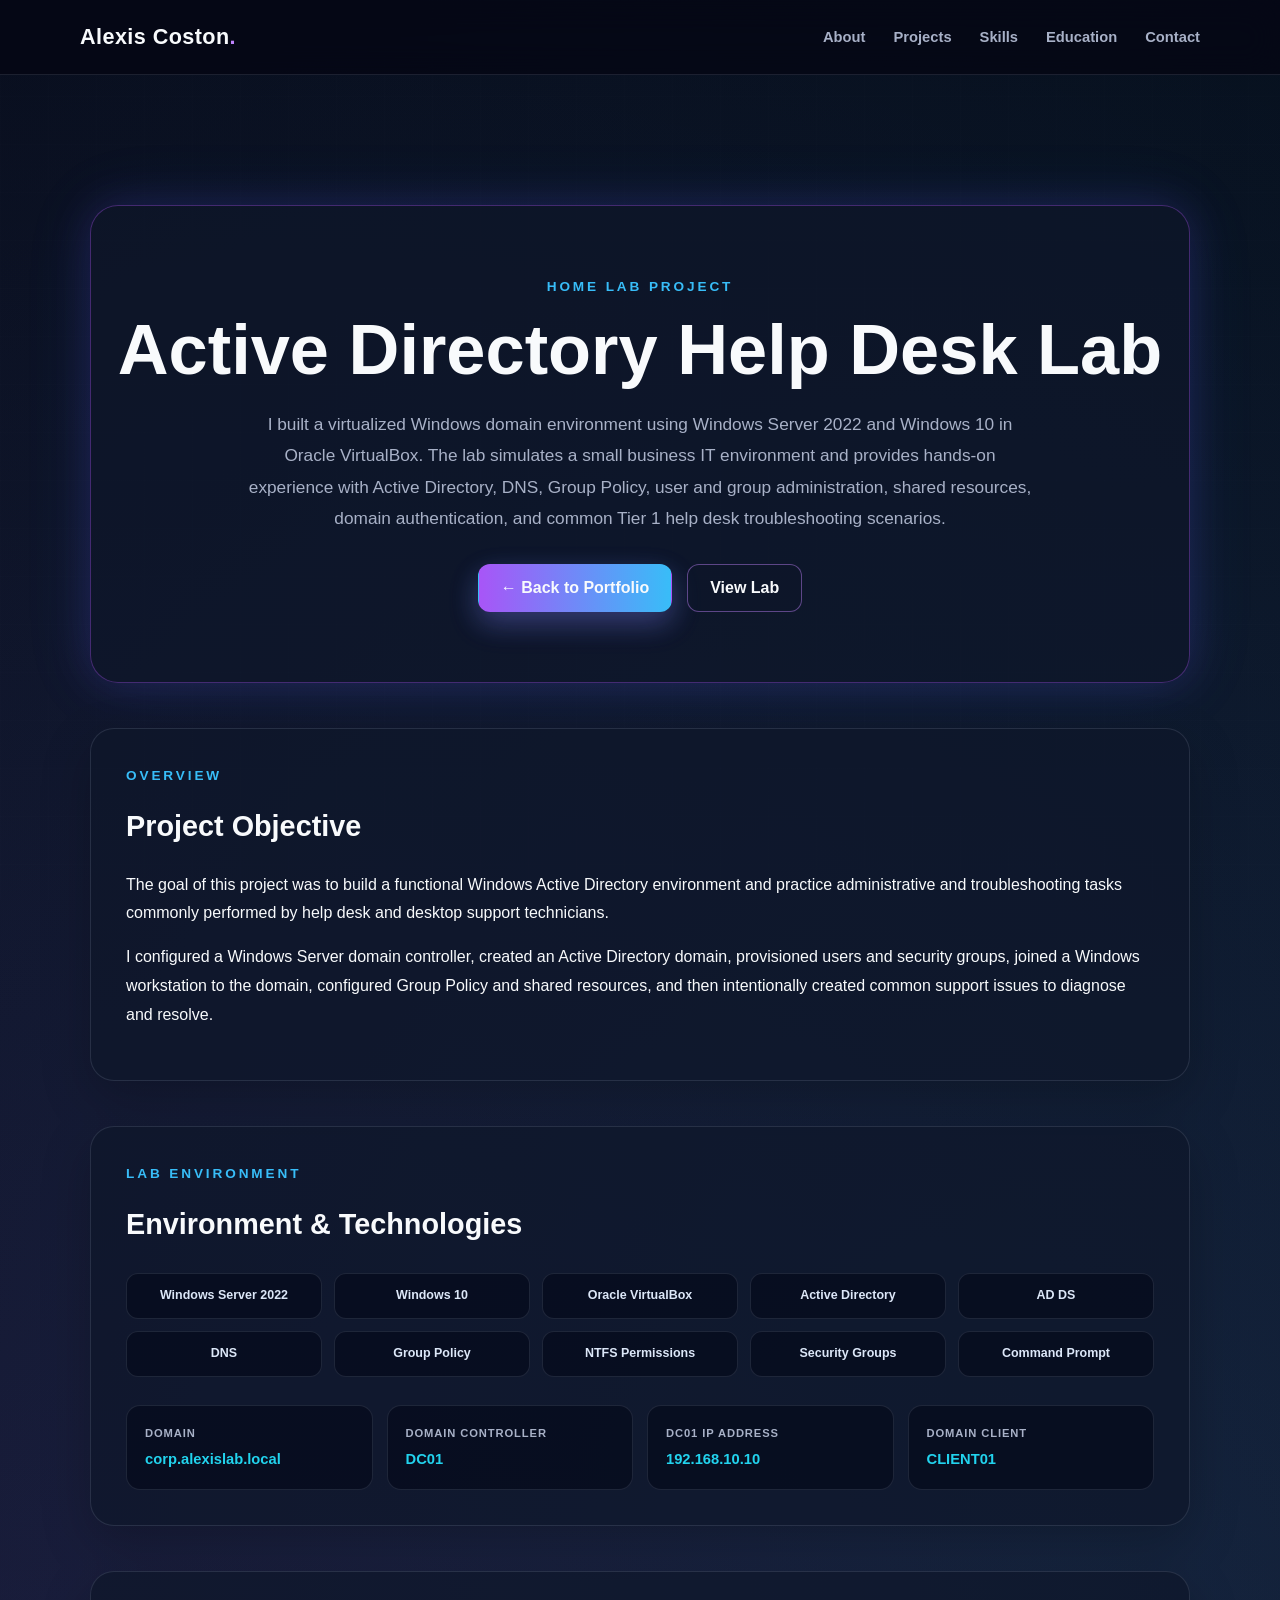
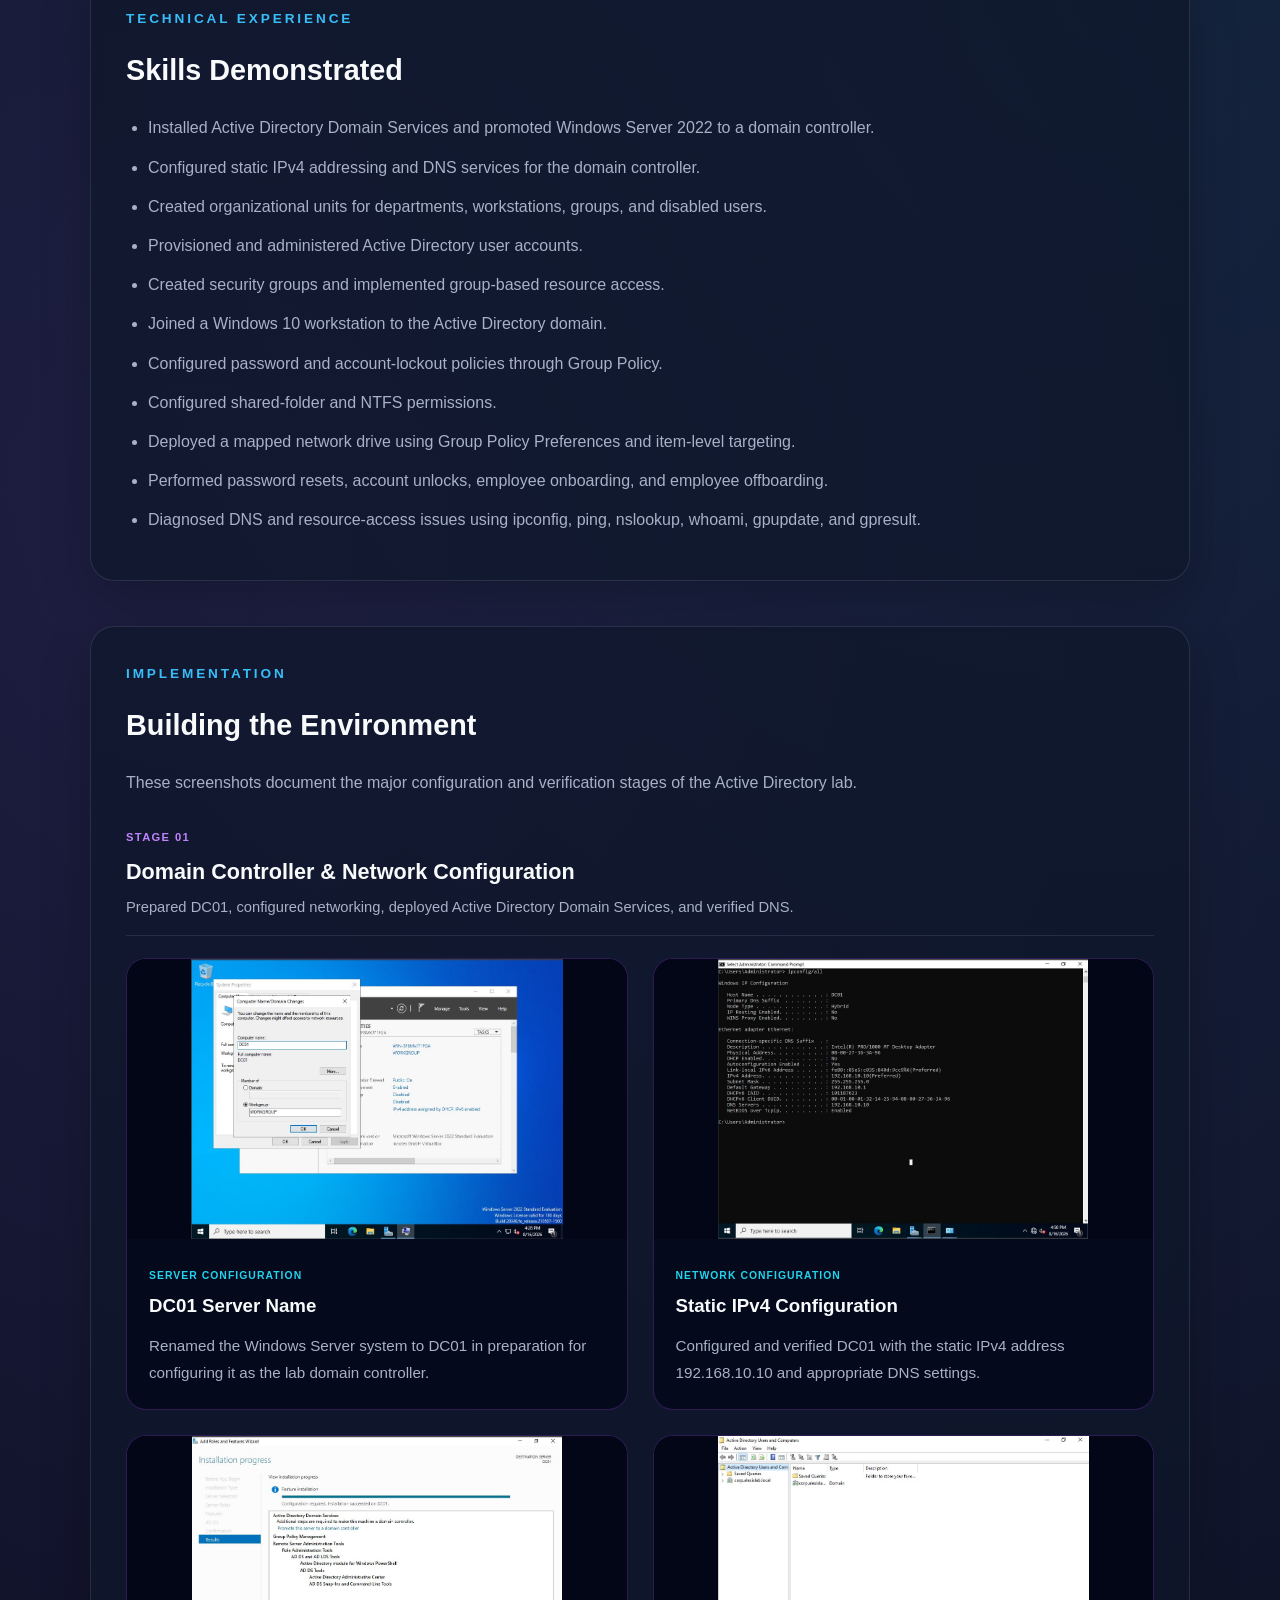
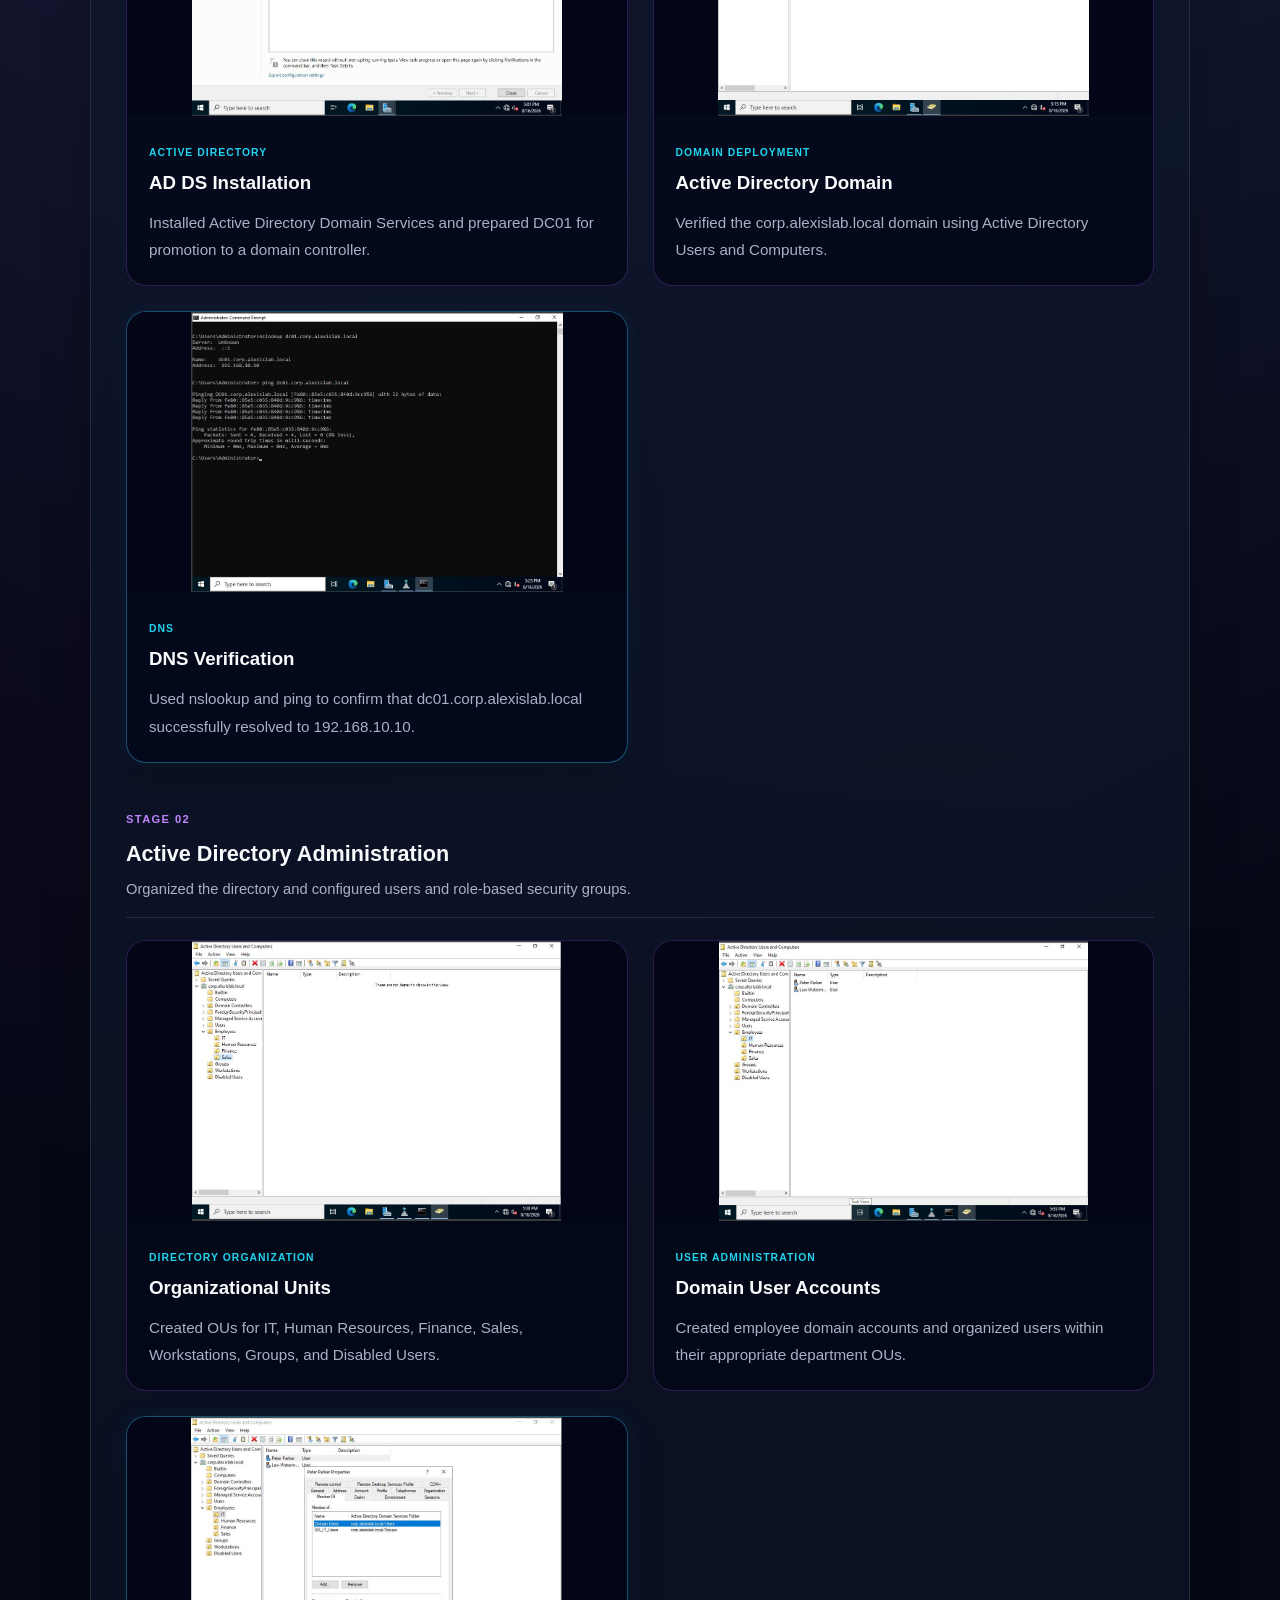
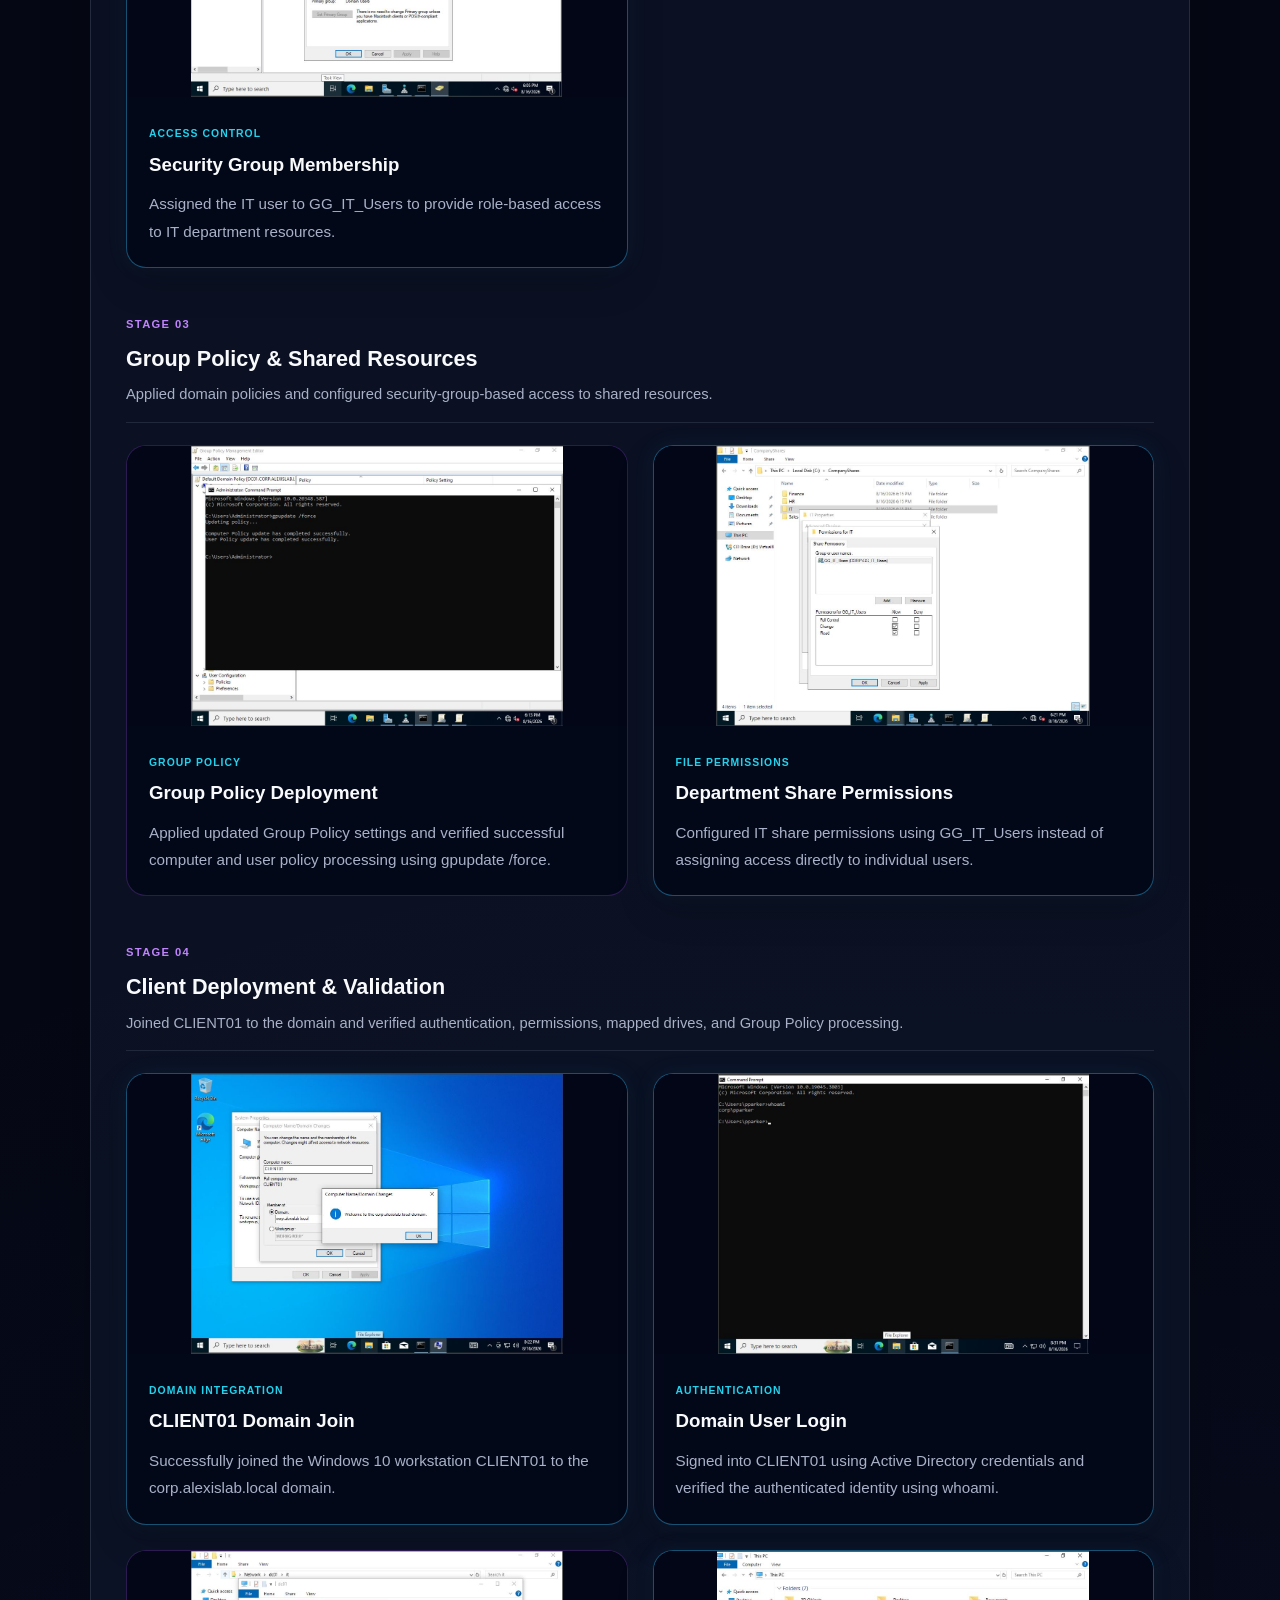
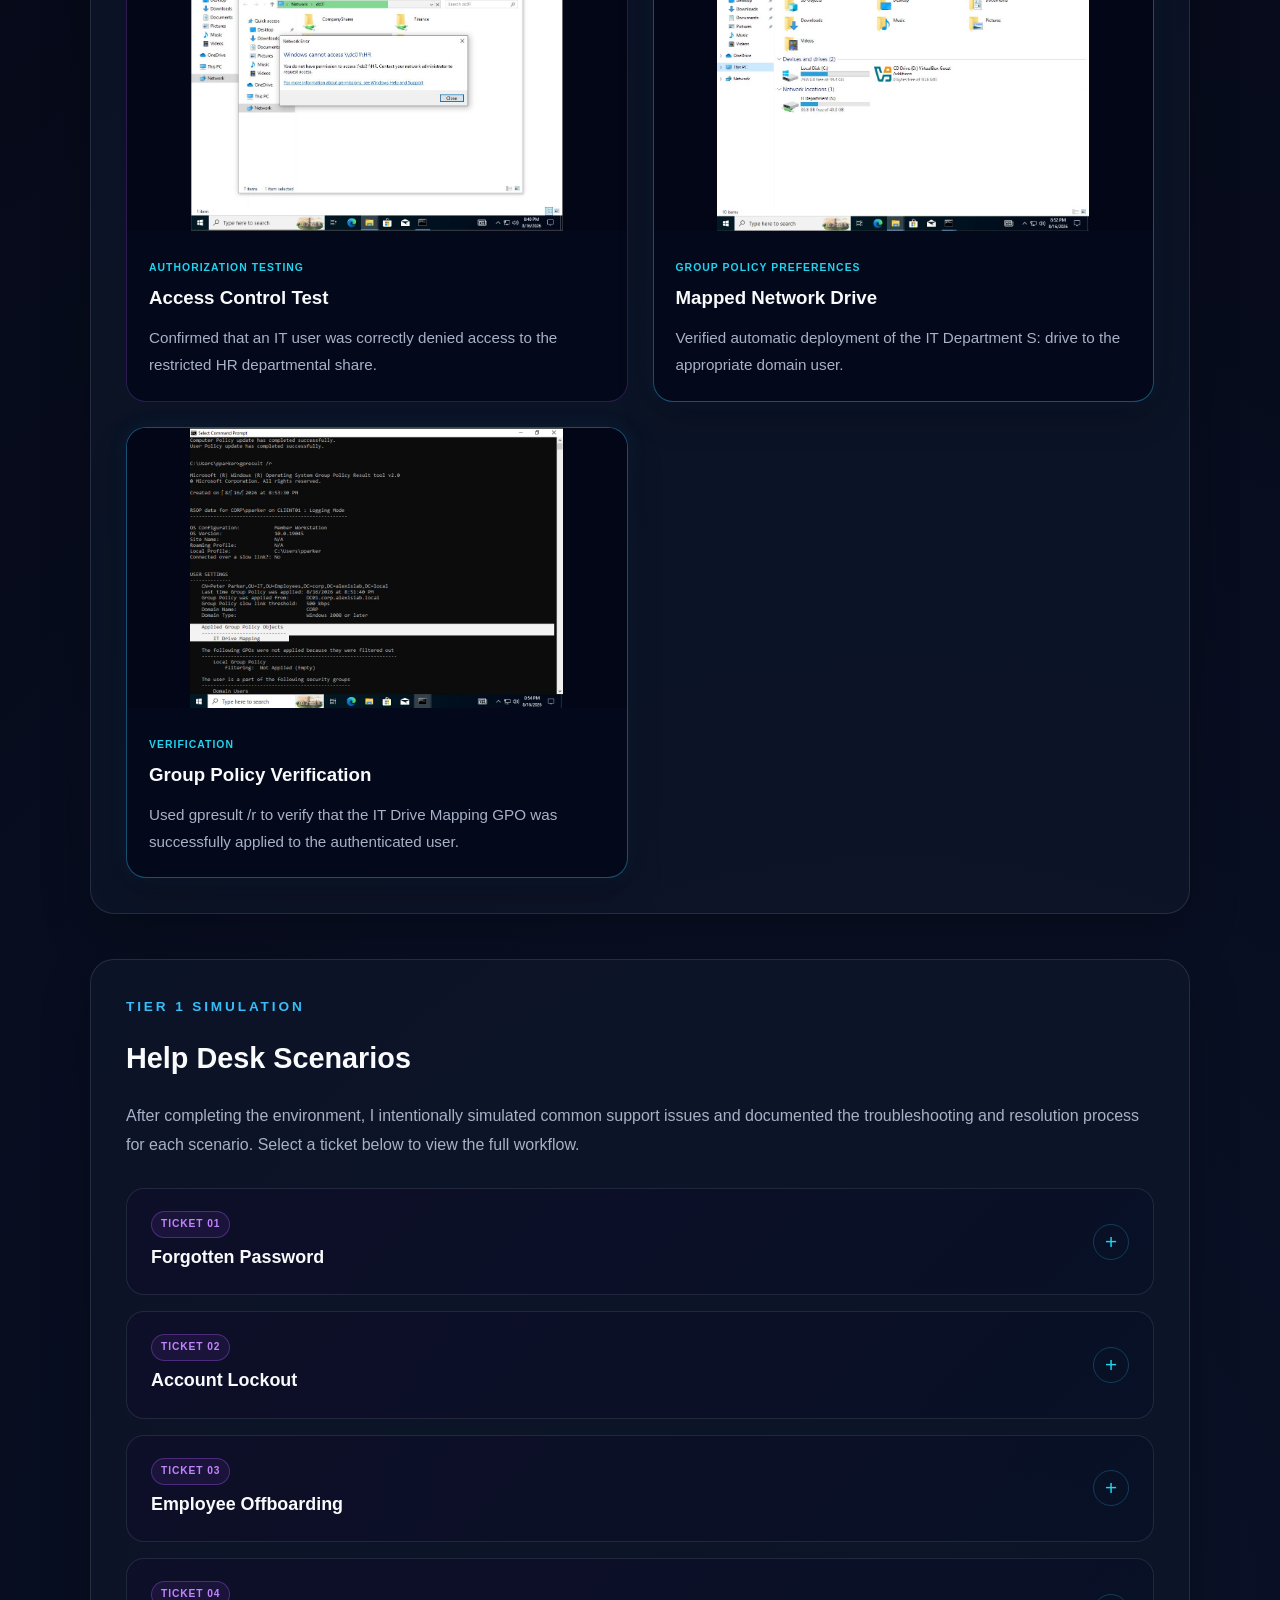
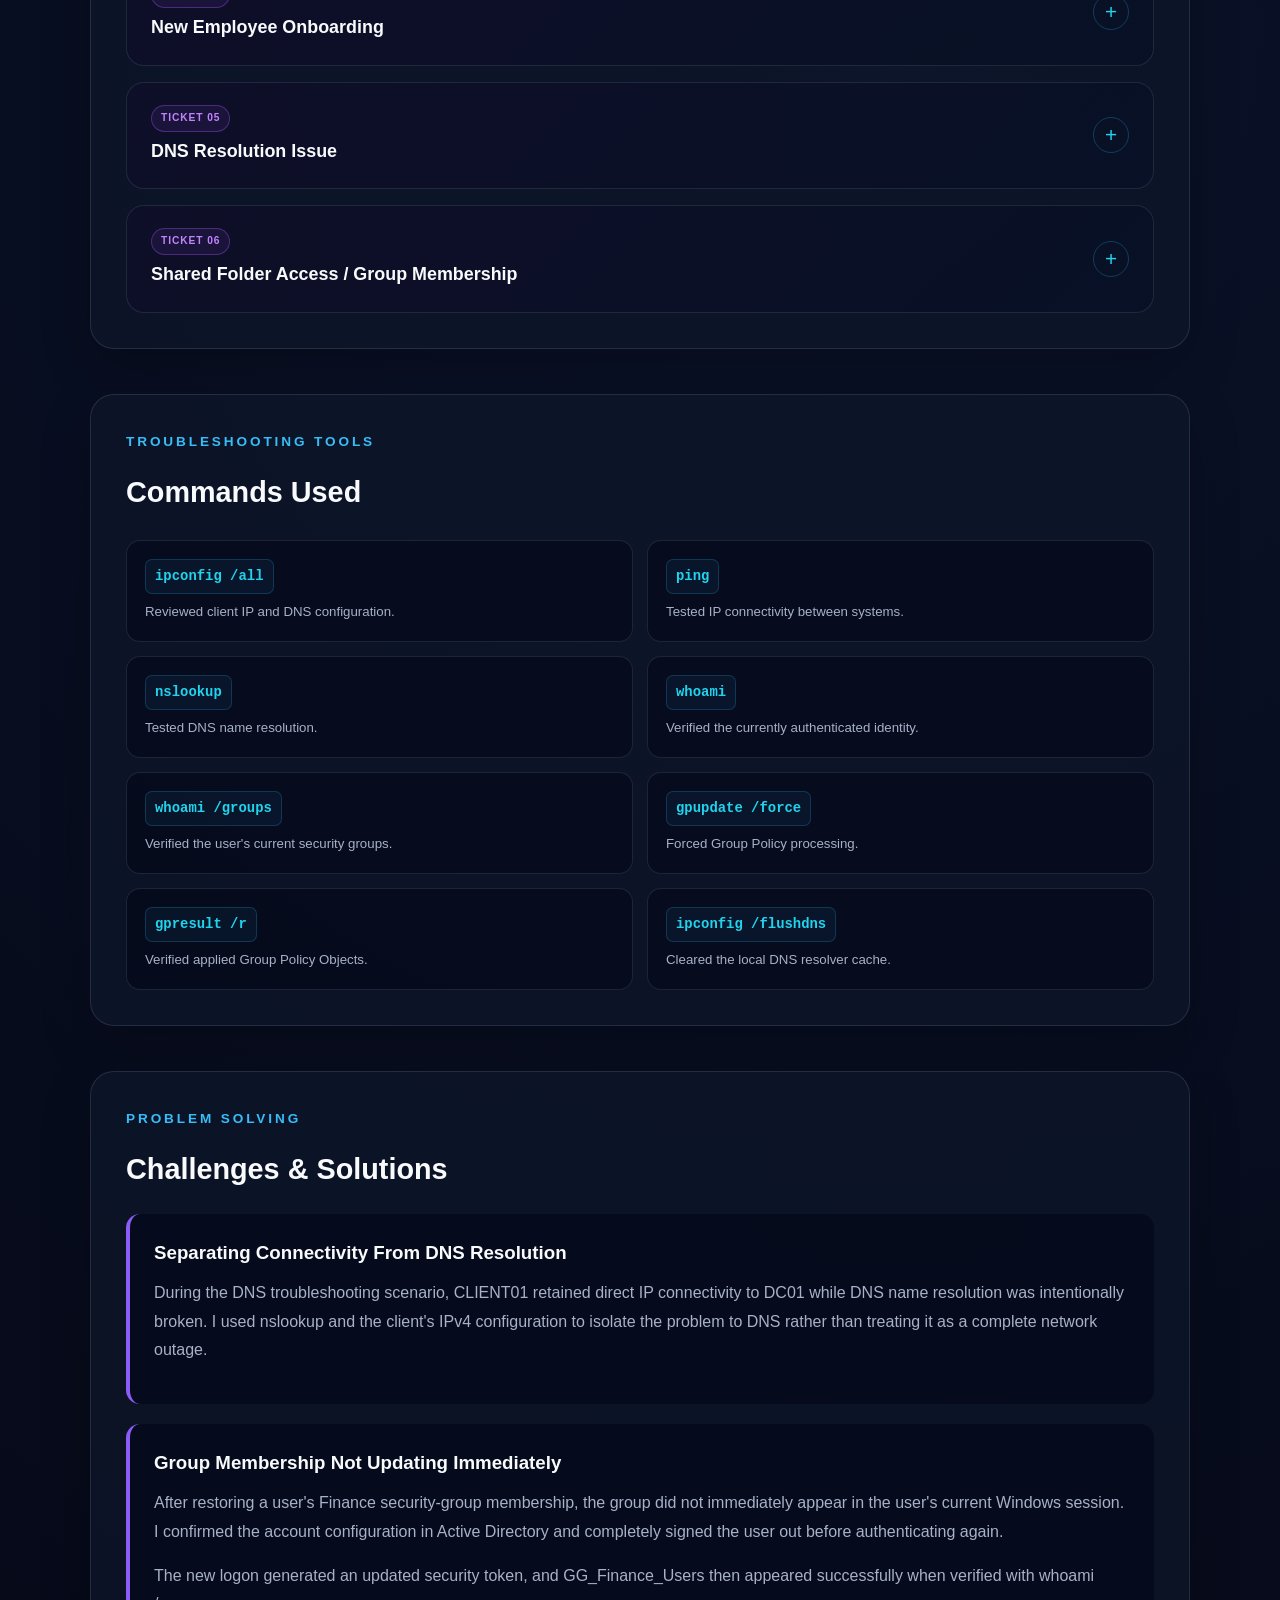
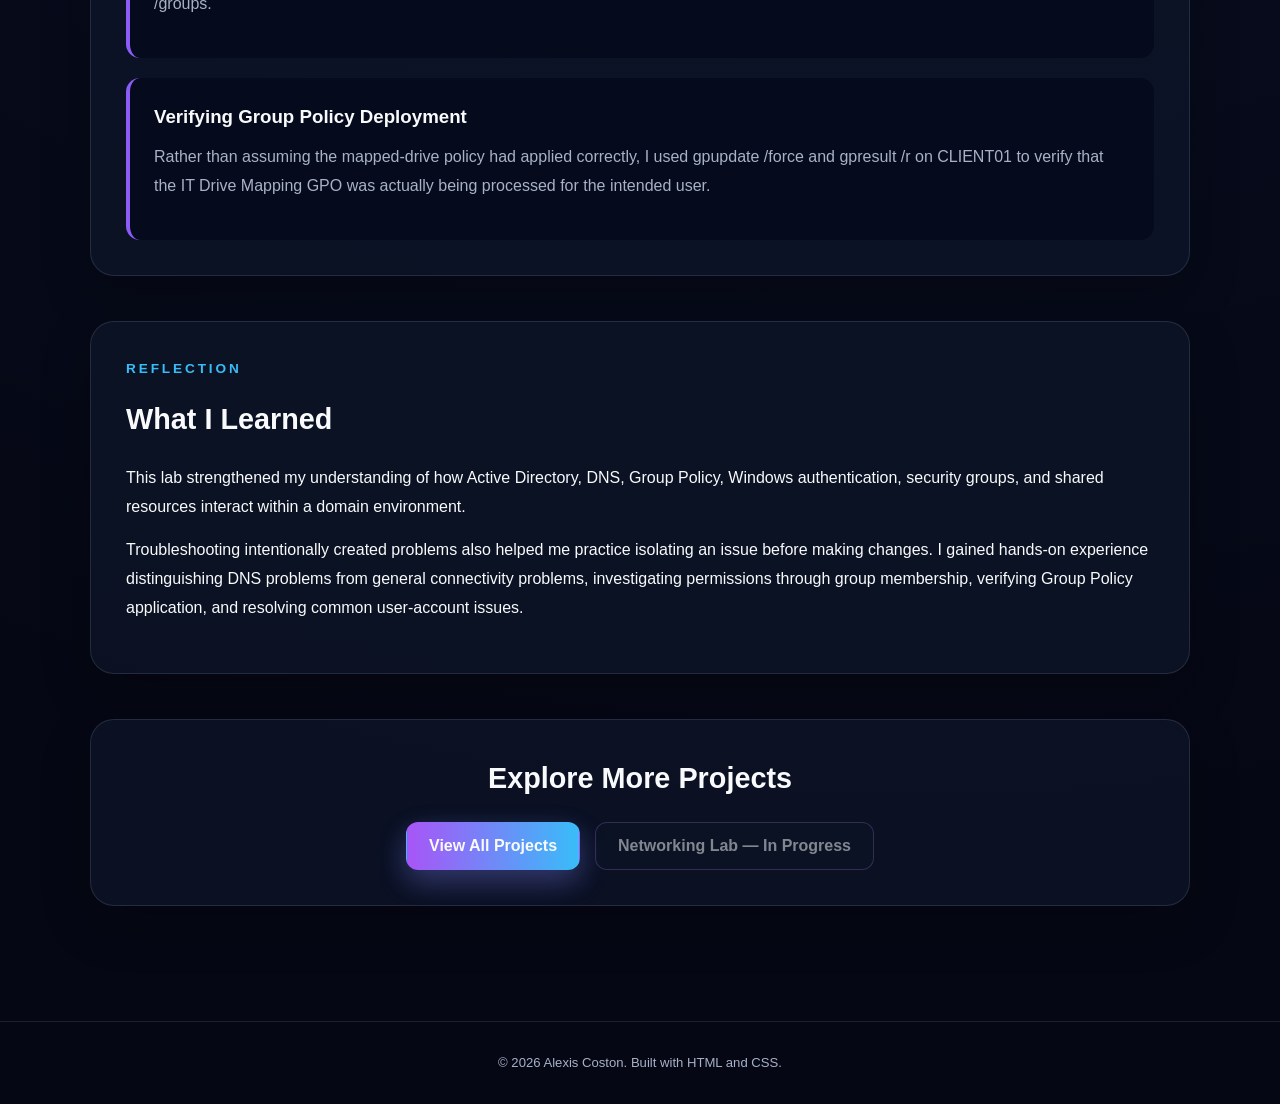
==== commit acd9398e: "adjusting image sizing" ====
--- a/ad-lab.html
+++ b/ad-lab.html
@@ -786,908 +786,1037 @@
         </section>
 
 
-        <section class="project-section">
-
-            <p class="section-label">
-                Tier 1 Simulation
-            </p>
-
-            <h2>
-                Help Desk Scenarios
-            </h2>
-
-            <p class="gallery-introduction">
-                After completing the environment, I intentionally
-                simulated common support issues and documented the
-                troubleshooting and resolution process for each
-                scenario. Select a ticket below to view the full workflow.
-            </p>
-
-
-            <div class="ticket-accordion">
-
-                <details class="ticket-dropdown">
-
-                    <summary>
-
-                        <div class="ticket-summary-info">
-                            <span class="ticket-number">
-                                Ticket 01
-                            </span>
-
-                            <h3>
-                                Forgotten Password
-                            </h3>
-                        </div>
-
-                        <span class="ticket-arrow">
-                            +
-                        </span>
-
-                    </summary>
-
-
-                    <div class="ticket-dropdown-content">
-
-                        <div class="ticket-details">
-
-                            <div class="ticket-detail">
-
-                                <strong>
-                                    Issue
-                                </strong>
-
-                                <p>
-                                    Domain user could not authenticate
-                                    after forgetting their password.
-                                </p>
-
-                            </div>
-
-
-                            <div class="ticket-detail">
-
-                                <strong>
-                                    Resolution
-                                </strong>
-
-                                <p>
-                                    Reset the password through Active
-                                    Directory Users and Computers and
-                                    required a password change at next logon.
-                                </p>
-
-                            </div>
-
-
-                            <div class="ticket-detail">
-
-                                <strong>
-                                    Verification
-                                </strong>
-
-                                <p>
-                                    Confirmed the password-change requirement
-                                    and verified successful domain login
-                                    using the new credentials.
-                                </p>
-
-                            </div>
-
-                        </div>
-
-
-                        <div class="ticket-gallery">
-
-                            <figure class="ticket-image">
-
-                                <img
-                                    src="images/helpdesk-tickets/01-User-Forgot-Password/ticket-01-password-reset-login-error-01.JPG"
-                                    alt="User unable to authenticate with incorrect password"
-                                >
-
-                                <figcaption>
-                                    Reproduced the reported authentication
-                                    issue on CLIENT01.
-                                </figcaption>
-
-                            </figure>
-
-
-                            <figure class="ticket-image">
-
-                                <img
-                                    src="images/helpdesk-tickets/01-User-Forgot-Password/ticket-01-password-reset-ad-reset-02.JPG"
-                                    alt="Password reset through Active Directory Users and Computers"
-                                >
-
-                                <figcaption>
-                                    Reset the user's domain password and
-                                    required a password change at next logon.
-                                </figcaption>
-
-                            </figure>
-
-
-                            <figure class="ticket-image">
-
-                                <img
-                                    src="images/helpdesk-tickets/01-User-Forgot-Password/ticket-01-password-reset-change-password-03.JPG"
-                                    alt="Windows requiring password change before sign in"
-                                >
-
-                                <figcaption>
-                                    Verified that the temporary-password
-                                    requirement was enforced.
-                                </figcaption>
-
-                            </figure>
-
-
-                            <figure class="ticket-image">
-
-                                <img
-                                    src="images/helpdesk-tickets/01-User-Forgot-Password/ticket-01-password-reset-successful-login-04.JPG"
-                                    alt="Successful login after password reset"
-                                >
-
-                                <figcaption>
-                                    Confirmed successful authentication
-                                    after the password change.
-                                </figcaption>
-
-                            </figure>
-
-                        </div>
+<section class="project-section">
+
+    <p class="section-label">
+        Tier 1 Simulation
+    </p>
+
+    <h2>
+        Help Desk Scenarios
+    </h2>
+
+    <p class="gallery-introduction">
+        After completing the environment, I intentionally
+        simulated common support issues and documented the
+        troubleshooting and resolution process for each
+        scenario. Select a ticket below to view the full workflow.
+    </p>
+
+
+    <div class="ticket-accordion">
+
+        <!-- =====================================================
+             TICKET 01 - FORGOTTEN PASSWORD
+             ===================================================== -->
+
+        <details class="ticket-dropdown">
+
+            <summary>
+
+                <div class="ticket-summary-info">
+
+                    <span class="ticket-number">
+                        Ticket 01
+                    </span>
+
+                    <h3>
+                        Forgotten Password
+                    </h3>
+
+                </div>
+
+                <span class="ticket-arrow">
+                    +
+                </span>
+
+            </summary>
+
+
+            <div class="ticket-dropdown-content">
+
+                <div class="ticket-details">
+
+                    <div class="ticket-detail">
+
+                        <strong>
+                            Issue
+                        </strong>
+
+                        <p>
+                            Domain user could not authenticate
+                            after forgetting their password.
+                        </p>
 
                     </div>
 
-                </details>
-
-
-                <details class="ticket-dropdown">
-
-                    <summary>
-
-                        <div class="ticket-summary-info">
-
-                            <span class="ticket-number">
-                                Ticket 02
-                            </span>
-
-                            <h3>
-                                Account Lockout
-                            </h3>
-
-                        </div>
-
-                        <span class="ticket-arrow">
-                            +
-                        </span>
-
-                    </summary>
-
-
-                    <div class="ticket-dropdown-content">
-
-                        <div class="ticket-details">
-
-                            <div class="ticket-detail">
-
-                                <strong>
-                                    Issue
-                                </strong>
-
-                                <p>
-                                    User account became locked after
-                                    multiple unsuccessful login attempts.
-                                </p>
-
-                            </div>
-
-
-                            <div class="ticket-detail">
-
-                                <strong>
-                                    Resolution
-                                </strong>
-
-                                <p>
-                                    Located the account in Active Directory,
-                                    confirmed the lockout, and manually
-                                    unlocked the account.
-                                </p>
-
-                            </div>
-
-
-                            <div class="ticket-detail">
-
-                                <strong>
-                                    Verification
-                                </strong>
-
-                                <p>
-                                    Confirmed that the user could
-                                    successfully authenticate again.
-                                </p>
-
-                            </div>
-
-                        </div>
-
-
-                        <div class="ticket-gallery">
-
-                            <figure class="ticket-image">
-
-                                <img
-                                    src="images/helpdesk-tickets/02-Account-Lockout/ticket-02-account-lockout-01.JPG"
-                                    alt="Windows account lockout message"
-                                >
-
-                                <figcaption>
-                                    Confirmed that the account was locked
-                                    after multiple failed authentication attempts.
-                                </figcaption>
-
-                            </figure>
-
-
-                            <figure class="ticket-image">
-
-                                <img
-                                    src="images/helpdesk-tickets/02-Account-Lockout/ticket-02-account-lockout-02.JPG"
-                                    alt="Active Directory account unlock option"
-                                >
-
-                                <figcaption>
-                                    Identified the locked account in ADUC
-                                    and restored account access.
-                                </figcaption>
-
-                            </figure>
-
-
-                            <figure class="ticket-image">
-
-                                <img
-                                    src="images/helpdesk-tickets/02-Account-Lockout/ticket-02-account-lockout-03.JPG"
-                                    alt="User successfully logged in after account unlock"
-                                >
-
-                                <figcaption>
-                                    Verified successful authentication
-                                    after the account was unlocked.
-                                </figcaption>
-
-                            </figure>
-
-                        </div>
+
+                    <div class="ticket-detail">
+
+                        <strong>
+                            Resolution
+                        </strong>
+
+                        <p>
+                            Reset the password through Active
+                            Directory Users and Computers and
+                            required a password change at next logon.
+                        </p>
 
                     </div>
 
-                </details>
-
-
-                <details class="ticket-dropdown">
-
-                    <summary>
-
-                        <div class="ticket-summary-info">
-
-                            <span class="ticket-number">
-                                Ticket 03
-                            </span>
-
-                            <h3>
-                                Employee Offboarding
-                            </h3>
-
-                        </div>
-
-                        <span class="ticket-arrow">
-                            +
-                        </span>
-
-                    </summary>
-
-
-                    <div class="ticket-dropdown-content">
-
-                        <div class="ticket-details">
-
-                            <div class="ticket-detail">
-
-                                <strong>
-                                    Request
-                                </strong>
-
-                                <p>
-                                    Employee account required deactivation
-                                    and removal of existing department access.
-                                </p>
-
-                            </div>
-
-
-                            <div class="ticket-detail">
-
-                                <strong>
-                                    Resolution
-                                </strong>
-
-                                <p>
-                                    Disabled the Active Directory account,
-                                    moved it to the Disabled Users OU,
-                                    and removed department security-group
-                                    membership.
-                                </p>
-
-                            </div>
-
-
-                            <div class="ticket-detail">
-
-                                <strong>
-                                    Result
-                                </strong>
-
-                                <p>
-                                    Account was deactivated and access
-                                    associated with the employee's former
-                                    department was removed.
-                                </p>
-
-                            </div>
-
-                        </div>
-
-
-                        <div class="ticket-gallery">
-
-                            <figure class="ticket-image">
-
-                                <img
-                                    src="images/helpdesk-tickets/03-Disabled-Account/ticket-03-offboarding-01.JPG"
-                                    alt="Active Directory user account disabled"
-                                >
-
-                                <figcaption>
-                                    Disabled the employee's domain account
-                                    to prevent further authentication.
-                                </figcaption>
-
-                            </figure>
-
-
-                            <figure class="ticket-image">
-
-                                <img
-                                    src="images/helpdesk-tickets/03-Disabled-Account/ticket-03-offboarding-02.JPG"
-                                    alt="Account moved to Disabled Users OU"
-                                >
-
-                                <figcaption>
-                                    Moved the account into the Disabled Users
-                                    organizational unit.
-                                </figcaption>
-
-                            </figure>
-
-
-                            <figure class="ticket-image">
-
-                                <img
-                                    src="images/helpdesk-tickets/03-Disabled-Account/ticket-03-offboarding-03.JPG"
-                                    alt="Removing employee from department security group"
-                                >
-
-                                <figcaption>
-                                    Removed the employee from the department
-                                    security group to revoke role-based access.
-                                </figcaption>
-
-                            </figure>
-
-                        </div>
+
+                    <div class="ticket-detail">
+
+                        <strong>
+                            Verification
+                        </strong>
+
+                        <p>
+                            Confirmed the password-change requirement
+                            and verified successful domain login
+                            using the new credentials.
+                        </p>
 
                     </div>
 
-                </details>
-
-
-                <details class="ticket-dropdown">
-
-                    <summary>
-
-                        <div class="ticket-summary-info">
-
-                            <span class="ticket-number">
-                                Ticket 04
-                            </span>
-
-                            <h3>
-                                New Employee Onboarding
-                            </h3>
-
-                        </div>
-
-                        <span class="ticket-arrow">
-                            +
-                        </span>
-
-                    </summary>
-
-
-                    <div class="ticket-dropdown-content">
-
-                        <div class="ticket-details">
-
-                            <div class="ticket-detail">
-
-                                <strong>
-                                    Request
-                                </strong>
-
-                                <p>
-                                    New IT employee required a domain
-                                    account and access to appropriate
-                                    department resources.
-                                </p>
-
-                            </div>
-
-
-                            <div class="ticket-detail">
-
-                                <strong>
-                                    Configuration
-                                </strong>
-
-                                <p>
-                                    Created the account in the IT OU,
-                                    assigned GG_IT_Users membership,
-                                    and configured domain authentication.
-                                </p>
-
-                            </div>
-
-
-                            <div class="ticket-detail">
-
-                                <strong>
-                                    Verification
-                                </strong>
-
-                                <p>
-                                    Confirmed successful login, access
-                                    to the IT share, and denial of
-                                    unauthorized HR resources.
-                                </p>
-
-                            </div>
-
-                        </div>
-
-
-                        <div class="ticket-gallery">
-
-                            <figure class="ticket-image">
-
-                                <img
-                                    src="images/helpdesk-tickets/04-New-Employee-Onboarding/ticket-04-onboarding-create-user-01.JPG"
-                                    alt="Creating Miles Morales Active Directory account"
-                                >
-
-                                <figcaption>
-                                    Created the new employee account
-                                    in the IT organizational unit.
-                                </figcaption>
-
-                            </figure>
-
-
-                            <figure class="ticket-image">
-
-                                <img
-                                    src="images/helpdesk-tickets/04-New-Employee-Onboarding/ticket-04-onboarding-add-security-group-02.JPG"
-                                    alt="Adding new employee to IT security group"
-                                >
-
-                                <figcaption>
-                                    Added the employee to GG_IT_Users
-                                    for role-based department access.
-                                </figcaption>
-
-                            </figure>
-
-
-                            <figure class="ticket-image">
-
-                                <img
-                                    src="images/helpdesk-tickets/04-New-Employee-Onboarding/ticket-04-onboarding-domain-login-03.JPG"
-                                    alt="New employee successfully logged in to CLIENT01"
-                                >
-
-                                <figcaption>
-                                    Verified successful Active Directory
-                                    authentication from CLIENT01.
-                                </figcaption>
-
-                            </figure>
-
-
-                            <figure class="ticket-image">
-
-                                <img
-                                    src="images/helpdesk-tickets/04-New-Employee-Onboarding/ticket-04-onboarding-it-drive-access-04.JPG"
-                                    alt="New employee accessing IT department mapped drive"
-                                >
-
-                                <figcaption>
-                                    Confirmed access to the mapped
-                                    IT Department network drive.
-                                </figcaption>
-
-                            </figure>
-
-
-                            <figure class="ticket-image">
-
-                                <img
-                                    src="images/helpdesk-tickets/04-New-Employee-Onboarding/ticket-04-onboarding-hr-access-denied-05.JPG"
-                                    alt="IT employee denied access to HR shared folder"
-                                >
-
-                                <figcaption>
-                                    Verified least-privilege access by
-                                    confirming the IT employee could not
-                                    access the restricted HR share.
-                                </figcaption>
-
-                            </figure>
-
-                        </div>
+                </div>
+
+
+                <div class="ticket-gallery">
+
+                    <figure class="ticket-image">
+
+                        <span class="ticket-step">
+                            STEP 01
+                        </span>
+
+                        <img
+                            src="images/helpdesk-tickets/01-User-Forgot-Password/ticket-01-password-reset-login-error-01.JPG"
+                            alt="User unable to authenticate with incorrect password"
+                        >
+
+                        <figcaption>
+                            Reproduced the reported authentication
+                            issue on CLIENT01.
+                        </figcaption>
+
+                    </figure>
+
+
+                    <figure class="ticket-image">
+
+                        <span class="ticket-step">
+                            STEP 02
+                        </span>
+
+                        <img
+                            src="images/helpdesk-tickets/01-User-Forgot-Password/ticket-01-password-reset-ad-reset-02.JPG"
+                            alt="Password reset through Active Directory Users and Computers"
+                        >
+
+                        <figcaption>
+                            Reset the user's domain password and
+                            required a password change at next logon.
+                        </figcaption>
+
+                    </figure>
+
+
+                    <figure class="ticket-image">
+
+                        <span class="ticket-step">
+                            STEP 03
+                        </span>
+
+                        <img
+                            src="images/helpdesk-tickets/01-User-Forgot-Password/ticket-01-password-reset-change-password-03.JPG"
+                            alt="Windows requiring password change before sign in"
+                        >
+
+                        <figcaption>
+                            Verified that the temporary-password
+                            requirement was enforced.
+                        </figcaption>
+
+                    </figure>
+
+
+                    <figure class="ticket-image">
+
+                        <span class="ticket-step">
+                            STEP 04
+                        </span>
+
+                        <img
+                            src="images/helpdesk-tickets/01-User-Forgot-Password/ticket-01-password-reset-successful-login-04.JPG"
+                            alt="Successful login after password reset"
+                        >
+
+                        <figcaption>
+                            Confirmed successful authentication
+                            after the password change.
+                        </figcaption>
+
+                    </figure>
+
+                </div>
+
+            </div>
+
+        </details>
+
+
+        <!-- =====================================================
+             TICKET 02 - ACCOUNT LOCKOUT
+             ===================================================== -->
+
+        <details class="ticket-dropdown">
+
+            <summary>
+
+                <div class="ticket-summary-info">
+
+                    <span class="ticket-number">
+                        Ticket 02
+                    </span>
+
+                    <h3>
+                        Account Lockout
+                    </h3>
+
+                </div>
+
+                <span class="ticket-arrow">
+                    +
+                </span>
+
+            </summary>
+
+
+            <div class="ticket-dropdown-content">
+
+                <div class="ticket-details">
+
+                    <div class="ticket-detail">
+
+                        <strong>
+                            Issue
+                        </strong>
+
+                        <p>
+                            User account became locked after
+                            multiple unsuccessful login attempts.
+                        </p>
 
                     </div>
 
-                </details>
-
-
-                <details class="ticket-dropdown">
-
-                    <summary>
-
-                        <div class="ticket-summary-info">
-
-                            <span class="ticket-number">
-                                Ticket 05
-                            </span>
-
-                            <h3>
-                                DNS Resolution Issue
-                            </h3>
-
-                        </div>
-
-                        <span class="ticket-arrow">
-                            +
-                        </span>
-
-                    </summary>
-
-
-                    <div class="ticket-dropdown-content">
-
-                        <div class="ticket-details">
-
-                            <div class="ticket-detail">
-
-                                <strong>
-                                    Issue
-                                </strong>
-
-                                <p>
-                                    CLIENT01 was unable to resolve
-                                    the domain controller hostname.
-                                </p>
-
-                            </div>
-
-
-                            <div class="ticket-detail">
-
-                                <strong>
-                                    Troubleshooting
-                                </strong>
-
-                                <p>
-                                    Used nslookup and network settings
-                                    to identify an incorrect DNS server
-                                    configured on the client.
-                                </p>
-
-                            </div>
-
-
-                            <div class="ticket-detail">
-
-                                <strong>
-                                    Resolution
-                                </strong>
-
-                                <p>
-                                    Restored 192.168.10.10 as the DNS
-                                    server and verified successful
-                                    name resolution to DC01.
-                                </p>
-
-                            </div>
-
-                        </div>
-
-
-                        <div class="ticket-gallery">
-
-                            <figure class="ticket-image">
-
-                                <img
-                                    src="images/helpdesk-tickets/05-DNS-Issue/ticket-05-dns-wrong-server-01.JPG"
-                                    alt="CLIENT01 configured with incorrect DNS server"
-                                >
-
-                                <figcaption>
-                                    Simulated the issue by configuring
-                                    CLIENT01 with an incorrect DNS server.
-                                </figcaption>
-
-                            </figure>
-
-
-                            <figure class="ticket-image">
-
-                                <img
-                                    src="images/helpdesk-tickets/05-DNS-Issue/ticket-05-dns-lookup-failed-02.JPG"
-                                    alt="DNS lookup failing in nslookup"
-                                >
-
-                                <figcaption>
-                                    Used nslookup to verify that DNS
-                                    name resolution was failing.
-                                </figcaption>
-
-                            </figure>
-
-
-                            <figure class="ticket-image">
-
-                                <img
-                                    src="images/helpdesk-tickets/05-DNS-Issue/ticket-05-dns-correct-server-03.JPG"
-                                    alt="Correct DNS server restored on CLIENT01"
-                                >
-
-                                <figcaption>
-                                    Corrected the client DNS configuration
-                                    to point to DC01 at 192.168.10.10.
-                                </figcaption>
-
-                            </figure>
-
-
-                            <figure class="ticket-image">
-
-                                <img
-                                    src="images/helpdesk-tickets/05-DNS-Issue/ticket-05-dns-lookup-success-04.JPG"
-                                    alt="Successful DNS lookup after troubleshooting"
-                                >
-
-                                <figcaption>
-                                    Verified successful resolution of
-                                    dc01.corp.alexislab.local after
-                                    correcting the configuration.
-                                </figcaption>
-
-                            </figure>
-
-                        </div>
+
+                    <div class="ticket-detail">
+
+                        <strong>
+                            Resolution
+                        </strong>
+
+                        <p>
+                            Located the account in Active Directory,
+                            confirmed the lockout, and manually
+                            unlocked the account.
+                        </p>
 
                     </div>
 
-                </details>
-
-
-                <details class="ticket-dropdown">
-
-                    <summary>
-
-                        <div class="ticket-summary-info">
-
-                            <span class="ticket-number">
-                                Ticket 06
-                            </span>
-
-                            <h3>
-                                Shared Folder Access / Group Membership
-                            </h3>
-
-                        </div>
-
-                        <span class="ticket-arrow">
-                            +
-                        </span>
-
-                    </summary>
-
-
-                    <div class="ticket-dropdown-content">
-
-                        <div class="ticket-details">
-
-                            <div class="ticket-detail">
-
-                                <strong>
-                                    Issue
-                                </strong>
-
-                                <p>
-                                    Finance user was unable to access
-                                    the department shared folder.
-                                </p>
-
-                            </div>
-
-
-                            <div class="ticket-detail">
-
-                                <strong>
-                                    Troubleshooting
-                                </strong>
-
-                                <p>
-                                    Reviewed Active Directory group
-                                    membership and determined that the
-                                    user was missing GG_Finance_Users.
-                                </p>
-
-                            </div>
-
-
-                            <div class="ticket-detail">
-
-                                <strong>
-                                    Resolution
-                                </strong>
-
-                                <p>
-                                    Restored the security-group membership,
-                                    refreshed the user's authentication
-                                    session, and verified access.
-                                </p>
-
-                            </div>
-
-                        </div>
-
-
-                        <div class="ticket-gallery">
-
-                            <figure class="ticket-image">
-
-                                <img
-                                    src="images/helpdesk-tickets/06-Wrong-Group-Membership/ticket-06-group-membership-remove-user-01.JPG"
-                                    alt="Removing user from Finance security group for lab simulation"
-                                >
-
-                                <figcaption>
-                                    Lab setup: removed the Finance security
-                                    group to simulate an incorrect
-                                    membership configuration.
-                                </figcaption>
-
-                            </figure>
-
-
-                            <figure class="ticket-image">
-
-                                <img
-                                    src="images/helpdesk-tickets/06-Wrong-Group-Membership/ticket-06-user-login-02.JPG"
-                                    alt="Finance user logged into CLIENT01"
-                                >
-
-                                <figcaption>
-                                    Authenticated as the affected user
-                                    on CLIENT01.
-                                </figcaption>
-
-                            </figure>
-
-
-                            <figure class="ticket-image">
-
-                                <img
-                                    src="images/helpdesk-tickets/06-Wrong-Group-Membership/ticket-06-shared-folder-access-denied-03.JPG"
-                                    alt="Finance user denied access to shared folder"
-                                >
-
-                                <figcaption>
-                                    Confirmed the reported issue by
-                                    reproducing the Finance share access failure.
-                                </figcaption>
-
-                            </figure>
-
-
-                            <figure class="ticket-image">
-
-                                <img
-                                    src="images/helpdesk-tickets/06-Wrong-Group-Membership/ticket-06-verify-missing-group-membership-04.JPG"
-                                    alt="Finance security group missing from user membership"
-                                >
-
-                                <figcaption>
-                                    Reviewed the user's account and identified
-                                    the missing Finance security-group membership.
-                                </figcaption>
-
-                            </figure>
-
-
-                            <figure class="ticket-image">
-
-                                <img
-                                    src="images/helpdesk-tickets/06-Wrong-Group-Membership/ticket-06-restore-group-membership-05.JPG"
-                                    alt="Finance security group restored in Active Directory"
-                                >
-
-                                <figcaption>
-                                    Restored GG_Finance_Users membership
-                                    to the affected account.
-                                </figcaption>
-
-                            </figure>
-
-
-                            <figure class="ticket-image">
-
-                                <img
-                                    src="images/helpdesk-tickets/06-Wrong-Group-Membership/ticket-06-verify-group-membership-06.JPG"
-                                    alt="Finance group verified using whoami groups"
-                                >
-
-                                <figcaption>
-                                    Reauthenticated and used whoami /groups
-                                    to verify that the updated Windows
-                                    security token included the Finance group.
-                                </figcaption>
-
-                            </figure>
-
-
-                            <figure class="ticket-image">
-
-                                <img
-                                    src="images/helpdesk-tickets/06-Wrong-Group-Membership/ticket-06-shared-folder-access-restored-07.JPG"
-                                    alt="Finance shared folder access successfully restored"
-                                >
-
-                                <figcaption>
-                                    Confirmed that the user could access
-                                    the Finance departmental share again.
-                                </figcaption>
-
-                            </figure>
-
-                        </div>
+
+                    <div class="ticket-detail">
+
+                        <strong>
+                            Verification
+                        </strong>
+
+                        <p>
+                            Confirmed that the user could
+                            successfully authenticate again.
+                        </p>
 
                     </div>
 
-                </details>
+                </div>
+
+
+                <div class="ticket-gallery">
+
+                    <figure class="ticket-image">
+
+                        <span class="ticket-step">
+                            STEP 01
+                        </span>
+
+                        <img
+                            src="images/helpdesk-tickets/02-Account-Lockout/ticket-02-account-lockout-01.JPG"
+                            alt="Windows account lockout message"
+                        >
+
+                        <figcaption>
+                            Confirmed that the account was locked
+                            after multiple failed authentication attempts.
+                        </figcaption>
+
+                    </figure>
+
+
+                    <figure class="ticket-image">
+
+                        <span class="ticket-step">
+                            STEP 02
+                        </span>
+
+                        <img
+                            src="images/helpdesk-tickets/02-Account-Lockout/ticket-02-account-lockout-02.JPG"
+                            alt="Active Directory account unlock option"
+                        >
+
+                        <figcaption>
+                            Identified the locked account in ADUC
+                            and restored account access.
+                        </figcaption>
+
+                    </figure>
+
+
+                    <figure class="ticket-image">
+
+                        <span class="ticket-step">
+                            STEP 03
+                        </span>
+
+                        <img
+                            src="images/helpdesk-tickets/02-Account-Lockout/ticket-02-account-lockout-03.JPG"
+                            alt="User successfully logged in after account unlock"
+                        >
+
+                        <figcaption>
+                            Verified successful authentication
+                            after the account was unlocked.
+                        </figcaption>
+
+                    </figure>
+
+                </div>
 
             </div>
 
-        </section>
-
+        </details>
+
+
+        <!-- =====================================================
+             TICKET 03 - EMPLOYEE OFFBOARDING
+             ===================================================== -->
+
+        <details class="ticket-dropdown">
+
+            <summary>
+
+                <div class="ticket-summary-info">
+
+                    <span class="ticket-number">
+                        Ticket 03
+                    </span>
+
+                    <h3>
+                        Employee Offboarding
+                    </h3>
+
+                </div>
+
+                <span class="ticket-arrow">
+                    +
+                </span>
+
+            </summary>
+
+
+            <div class="ticket-dropdown-content">
+
+                <div class="ticket-details">
+
+                    <div class="ticket-detail">
+
+                        <strong>
+                            Request
+                        </strong>
+
+                        <p>
+                            Employee account required deactivation
+                            and removal of existing department access.
+                        </p>
+
+                    </div>
+
+
+                    <div class="ticket-detail">
+
+                        <strong>
+                            Resolution
+                        </strong>
+
+                        <p>
+                            Disabled the Active Directory account,
+                            moved it to the Disabled Users OU,
+                            and removed department security-group
+                            membership.
+                        </p>
+
+                    </div>
+
+
+                    <div class="ticket-detail">
+
+                        <strong>
+                            Result
+                        </strong>
+
+                        <p>
+                            Account was deactivated and access
+                            associated with the employee's former
+                            department was removed.
+                        </p>
+
+                    </div>
+
+                </div>
+
+
+                <div class="ticket-gallery">
+
+                    <figure class="ticket-image">
+
+                        <span class="ticket-step">
+                            STEP 01
+                        </span>
+
+                        <img
+                            src="images/helpdesk-tickets/03-Disabled-Account/ticket-03-offboarding-01.JPG"
+                            alt="Active Directory user account disabled"
+                        >
+
+                        <figcaption>
+                            Disabled the employee's domain account
+                            to prevent further authentication.
+                        </figcaption>
+
+                    </figure>
+
+
+                    <figure class="ticket-image">
+
+                        <span class="ticket-step">
+                            STEP 02
+                        </span>
+
+                        <img
+                            src="images/helpdesk-tickets/03-Disabled-Account/ticket-03-offboarding-02.JPG"
+                            alt="Account moved to Disabled Users OU"
+                        >
+
+                        <figcaption>
+                            Moved the account into the Disabled Users
+                            organizational unit.
+                        </figcaption>
+
+                    </figure>
+
+
+                    <figure class="ticket-image">
+
+                        <span class="ticket-step">
+                            STEP 03
+                        </span>
+
+                        <img
+                            src="images/helpdesk-tickets/03-Disabled-Account/ticket-03-offboarding-03.JPG"
+                            alt="Removing employee from department security group"
+                        >
+
+                        <figcaption>
+                            Removed the employee from the department
+                            security group to revoke role-based access.
+                        </figcaption>
+
+                    </figure>
+
+                </div>
+
+            </div>
+
+        </details>
+
+
+        <!-- =====================================================
+             TICKET 04 - NEW EMPLOYEE ONBOARDING
+             ===================================================== -->
+
+        <details class="ticket-dropdown">
+
+            <summary>
+
+                <div class="ticket-summary-info">
+
+                    <span class="ticket-number">
+                        Ticket 04
+                    </span>
+
+                    <h3>
+                        New Employee Onboarding
+                    </h3>
+
+                </div>
+
+                <span class="ticket-arrow">
+                    +
+                </span>
+
+            </summary>
+
+
+            <div class="ticket-dropdown-content">
+
+                <div class="ticket-details">
+
+                    <div class="ticket-detail">
+
+                        <strong>
+                            Request
+                        </strong>
+
+                        <p>
+                            New IT employee required a domain
+                            account and access to appropriate
+                            department resources.
+                        </p>
+
+                    </div>
+
+
+                    <div class="ticket-detail">
+
+                        <strong>
+                            Configuration
+                        </strong>
+
+                        <p>
+                            Created the account in the IT OU,
+                            assigned GG_IT_Users membership,
+                            and configured domain authentication.
+                        </p>
+
+                    </div>
+
+
+                    <div class="ticket-detail">
+
+                        <strong>
+                            Verification
+                        </strong>
+
+                        <p>
+                            Confirmed successful login, access
+                            to the IT share, and denial of
+                            unauthorized HR resources.
+                        </p>
+
+                    </div>
+
+                </div>
+
+
+                <div class="ticket-gallery">
+
+                    <figure class="ticket-image">
+
+                        <span class="ticket-step">
+                            STEP 01
+                        </span>
+
+                        <img
+                            src="images/helpdesk-tickets/04-New-Employee-Onboarding/ticket-04-onboarding-create-user-01.JPG"
+                            alt="Creating Miles Morales Active Directory account"
+                        >
+
+                        <figcaption>
+                            Created the new employee account
+                            in the IT organizational unit.
+                        </figcaption>
+
+                    </figure>
+
+
+                    <figure class="ticket-image">
+
+                        <span class="ticket-step">
+                            STEP 02
+                        </span>
+
+                        <img
+                            src="images/helpdesk-tickets/04-New-Employee-Onboarding/ticket-04-onboarding-add-security-group-02.JPG"
+                            alt="Adding new employee to IT security group"
+                        >
+
+                        <figcaption>
+                            Added the employee to GG_IT_Users
+                            for role-based department access.
+                        </figcaption>
+
+                    </figure>
+
+
+                    <figure class="ticket-image">
+
+                        <span class="ticket-step">
+                            STEP 03
+                        </span>
+
+                        <img
+                            src="images/helpdesk-tickets/04-New-Employee-Onboarding/ticket-04-onboarding-domain-login-03.JPG"
+                            alt="New employee successfully logged in to CLIENT01"
+                        >
+
+                        <figcaption>
+                            Verified successful Active Directory
+                            authentication from CLIENT01.
+                        </figcaption>
+
+                    </figure>
+
+
+                    <figure class="ticket-image">
+
+                        <span class="ticket-step">
+                            STEP 04
+                        </span>
+
+                        <img
+                            src="images/helpdesk-tickets/04-New-Employee-Onboarding/ticket-04-onboarding-it-drive-access-04.JPG"
+                            alt="New employee accessing IT department mapped drive"
+                        >
+
+                        <figcaption>
+                            Confirmed access to the mapped
+                            IT Department network drive.
+                        </figcaption>
+
+                    </figure>
+
+
+                    <figure class="ticket-image">
+
+                        <span class="ticket-step">
+                            STEP 05
+                        </span>
+
+                        <img
+                            src="images/helpdesk-tickets/04-New-Employee-Onboarding/ticket-04-onboarding-hr-access-denied-05.JPG"
+                            alt="IT employee denied access to HR shared folder"
+                        >
+
+                        <figcaption>
+                            Verified least-privilege access by
+                            confirming the IT employee could not
+                            access the restricted HR share.
+                        </figcaption>
+
+                    </figure>
+
+                </div>
+
+            </div>
+
+        </details>
+
+
+        <!-- =====================================================
+             TICKET 05 - DNS RESOLUTION ISSUE
+             ===================================================== -->
+
+        <details class="ticket-dropdown">
+
+            <summary>
+
+                <div class="ticket-summary-info">
+
+                    <span class="ticket-number">
+                        Ticket 05
+                    </span>
+
+                    <h3>
+                        DNS Resolution Issue
+                    </h3>
+
+                </div>
+
+                <span class="ticket-arrow">
+                    +
+                </span>
+
+            </summary>
+
+
+            <div class="ticket-dropdown-content">
+
+                <div class="ticket-details">
+
+                    <div class="ticket-detail">
+
+                        <strong>
+                            Issue
+                        </strong>
+
+                        <p>
+                            CLIENT01 was unable to resolve
+                            the domain controller hostname.
+                        </p>
+
+                    </div>
+
+
+                    <div class="ticket-detail">
+
+                        <strong>
+                            Troubleshooting
+                        </strong>
+
+                        <p>
+                            Used nslookup and network settings
+                            to identify an incorrect DNS server
+                            configured on the client.
+                        </p>
+
+                    </div>
+
+
+                    <div class="ticket-detail">
+
+                        <strong>
+                            Resolution
+                        </strong>
+
+                        <p>
+                            Restored 192.168.10.10 as the DNS
+                            server and verified successful
+                            name resolution to DC01.
+                        </p>
+
+                    </div>
+
+                </div>
+
+
+                <div class="ticket-gallery">
+
+                    <figure class="ticket-image">
+
+                        <span class="ticket-step">
+                            STEP 01
+                        </span>
+
+                        <img
+                            src="images/helpdesk-tickets/05-DNS-Issue/ticket-05-dns-wrong-server-01.JPG"
+                            alt="CLIENT01 configured with incorrect DNS server"
+                        >
+
+                        <figcaption>
+                            Simulated the issue by configuring
+                            CLIENT01 with an incorrect DNS server.
+                        </figcaption>
+
+                    </figure>
+
+
+                    <figure class="ticket-image">
+
+                        <span class="ticket-step">
+                            STEP 02
+                        </span>
+
+                        <img
+                            src="images/helpdesk-tickets/05-DNS-Issue/ticket-05-dns-lookup-failed-02.JPG"
+                            alt="DNS lookup failing in nslookup"
+                        >
+
+                        <figcaption>
+                            Used nslookup to verify that DNS
+                            name resolution was failing.
+                        </figcaption>
+
+                    </figure>
+
+
+                    <figure class="ticket-image">
+
+                        <span class="ticket-step">
+                            STEP 03
+                        </span>
+
+                        <img
+                            src="images/helpdesk-tickets/05-DNS-Issue/ticket-05-dns-correct-server-03.JPG"
+                            alt="Correct DNS server restored on CLIENT01"
+                        >
+
+                        <figcaption>
+                            Corrected the client DNS configuration
+                            to point to DC01 at 192.168.10.10.
+                        </figcaption>
+
+                    </figure>
+
+
+                    <figure class="ticket-image">
+
+                        <span class="ticket-step">
+                            STEP 04
+                        </span>
+
+                        <img
+                            src="images/helpdesk-tickets/05-DNS-Issue/ticket-05-dns-lookup-success-04.JPG"
+                            alt="Successful DNS lookup after troubleshooting"
+                        >
+
+                        <figcaption>
+                            Verified successful resolution of
+                            dc01.corp.alexislab.local after
+                            correcting the configuration.
+                        </figcaption>
+
+                    </figure>
+
+                </div>
+
+            </div>
+
+        </details>
+
+
+        <!-- =====================================================
+             TICKET 06 - GROUP MEMBERSHIP
+             ===================================================== -->
+
+        <details class="ticket-dropdown">
+
+            <summary>
+
+                <div class="ticket-summary-info">
+
+                    <span class="ticket-number">
+                        Ticket 06
+                    </span>
+
+                    <h3>
+                        Shared Folder Access / Group Membership
+                    </h3>
+
+                </div>
+
+                <span class="ticket-arrow">
+                    +
+                </span>
+
+            </summary>
+
+
+            <div class="ticket-dropdown-content">
+
+                <div class="ticket-details">
+
+                    <div class="ticket-detail">
+
+                        <strong>
+                            Issue
+                        </strong>
+
+                        <p>
+                            Finance user was unable to access
+                            the department shared folder.
+                        </p>
+
+                    </div>
+
+
+                    <div class="ticket-detail">
+
+                        <strong>
+                            Troubleshooting
+                        </strong>
+
+                        <p>
+                            Reviewed Active Directory group
+                            membership and determined that the
+                            user was missing GG_Finance_Users.
+                        </p>
+
+                    </div>
+
+
+                    <div class="ticket-detail">
+
+                        <strong>
+                            Resolution
+                        </strong>
+
+                        <p>
+                            Restored the security-group membership,
+                            refreshed the user's authentication
+                            session, and verified access.
+                        </p>
+
+                    </div>
+
+                </div>
+
+
+                <div class="ticket-gallery">
+
+                    <figure class="ticket-image">
+
+                        <span class="ticket-step">
+                            STEP 01
+                        </span>
+
+                        <img
+                            src="images/helpdesk-tickets/06-Wrong-Group-Membership/ticket-06-group-membership-remove-user-01.JPG"
+                            alt="Removing user from Finance security group for lab simulation"
+                        >
+
+                        <figcaption>
+                            Lab setup: removed the Finance security
+                            group to simulate an incorrect
+                            membership configuration.
+                        </figcaption>
+
+                    </figure>
+
+
+                    <figure class="ticket-image">
+
+                        <span class="ticket-step">
+                            STEP 02
+                        </span>
+
+                        <img
+                            src="images/helpdesk-tickets/06-Wrong-Group-Membership/ticket-06-user-login-02.JPG"
+                            alt="Finance user logged into CLIENT01"
+                        >
+
+                        <figcaption>
+                            Authenticated as the affected user
+                            on CLIENT01.
+                        </figcaption>
+
+                    </figure>
+
+
+                    <figure class="ticket-image">
+
+                        <span class="ticket-step">
+                            STEP 03
+                        </span>
+
+                        <img
+                            src="images/helpdesk-tickets/06-Wrong-Group-Membership/ticket-06-shared-folder-access-denied-03.JPG"
+                            alt="Finance user denied access to shared folder"
+                        >
+
+                        <figcaption>
+                            Confirmed the reported issue by
+                            reproducing the Finance share access failure.
+                        </figcaption>
+
+                    </figure>
+
+
+                    <figure class="ticket-image">
+
+                        <span class="ticket-step">
+                            STEP 04
+                        </span>
+
+                        <img
+                            src="images/helpdesk-tickets/06-Wrong-Group-Membership/ticket-06-verify-missing-group-membership-04.JPG"
+                            alt="Finance security group missing from user membership"
+                        >
+
+                        <figcaption>
+                            Reviewed the user's account and identified
+                            the missing Finance security-group membership.
+                        </figcaption>
+
+                    </figure>
+
+
+                    <figure class="ticket-image">
+
+                        <span class="ticket-step">
+                            STEP 05
+                        </span>
+
+                        <img
+                            src="images/helpdesk-tickets/06-Wrong-Group-Membership/ticket-06-restore-group-membership-05.JPG"
+                            alt="Finance security group restored in Active Directory"
+                        >
+
+                        <figcaption>
+                            Restored GG_Finance_Users membership
+                            to the affected account.
+                        </figcaption>
+
+                    </figure>
+
+
+                    <figure class="ticket-image">
+
+                        <span class="ticket-step">
+                            STEP 06
+                        </span>
+
+                        <img
+                            src="images/helpdesk-tickets/06-Wrong-Group-Membership/ticket-06-verify-group-membership-06.JPG"
+                            alt="Finance group verified using whoami groups"
+                        >
+
+                        <figcaption>
+                            Reauthenticated and used whoami /groups
+                            to verify that the updated Windows
+                            security token included the Finance group.
+                        </figcaption>
+
+                    </figure>
+
+
+                    <figure class="ticket-image">
+
+                        <span class="ticket-step">
+                            STEP 07
+                        </span>
+
+                        <img
+                            src="images/helpdesk-tickets/06-Wrong-Group-Membership/ticket-06-shared-folder-access-restored-07.JPG"
+                            alt="Finance shared folder access successfully restored"
+                        >
+
+                        <figcaption>
+                            Confirmed that the user could access
+                            the Finance departmental share again.
+                        </figcaption>
+
+                    </figure>
+
+                </div>
+
+            </div>
+
+        </details>
+
+    </div>
+
+</section>
 
         <section class="project-section">
 
@@ -1879,12 +2008,9 @@
                     View All Projects
                 </a>
 
-                <a
-                    href="packet-tracer.html"
-                    class="button secondary-button"
-                >
-                    View Networking Lab
-                </a>
+                <span class="button secondary-button disabled-button">
+				Networking Lab — In Progress
+			</span>
 
             </div>
 
--- a/style.css
+++ b/style.css
@@ -1471,9 +1471,9 @@
     grid-template-columns:
         repeat(2, minmax(0, 1fr));
 
-    gap: 18px;
-
-    margin-top: 22px;
+    gap: 24px;
+
+    margin-top: 30px;
 }
 
 .ticket-image {
@@ -1510,7 +1510,7 @@
     display: block;
 
     width: 100%;
-    height: 270px;
+    height: 360px;
 
     object-fit: contain;
 
@@ -1828,4 +1828,51 @@
         grid-template-columns: 1fr;
     }
 
+}
+
+
+/* =========================================================
+   HELP DESK SCREENSHOT STEP NUMBERS
+   ========================================================= */
+
+.ticket-step {
+    display: block;
+
+    margin: 20px 16px 16px;
+    padding: 0;
+
+    border: none;
+    background: transparent;
+
+    color: #22d3ee !important;
+
+    font-size: 0.68rem;
+    font-weight: 900;
+    letter-spacing: 0.14em;
+    text-transform: uppercase;
+}
+
+.ticket-image img {
+    margin-top: 10px;
+}
+
+
+/* =========================================================
+   DISABLED / IN-PROGRESS PROJECT LINKS
+   ========================================================= */
+
+.project-link-disabled {
+    opacity: 0.55;
+    cursor: default;
+    pointer-events: none;
+}
+/* =========================================================
+   DISABLED PROJECT BUTTON
+   ========================================================= */
+
+.disabled-button {
+    opacity: 0.5;
+    cursor: default;
+    pointer-events: none;
+    user-select: none;
 }
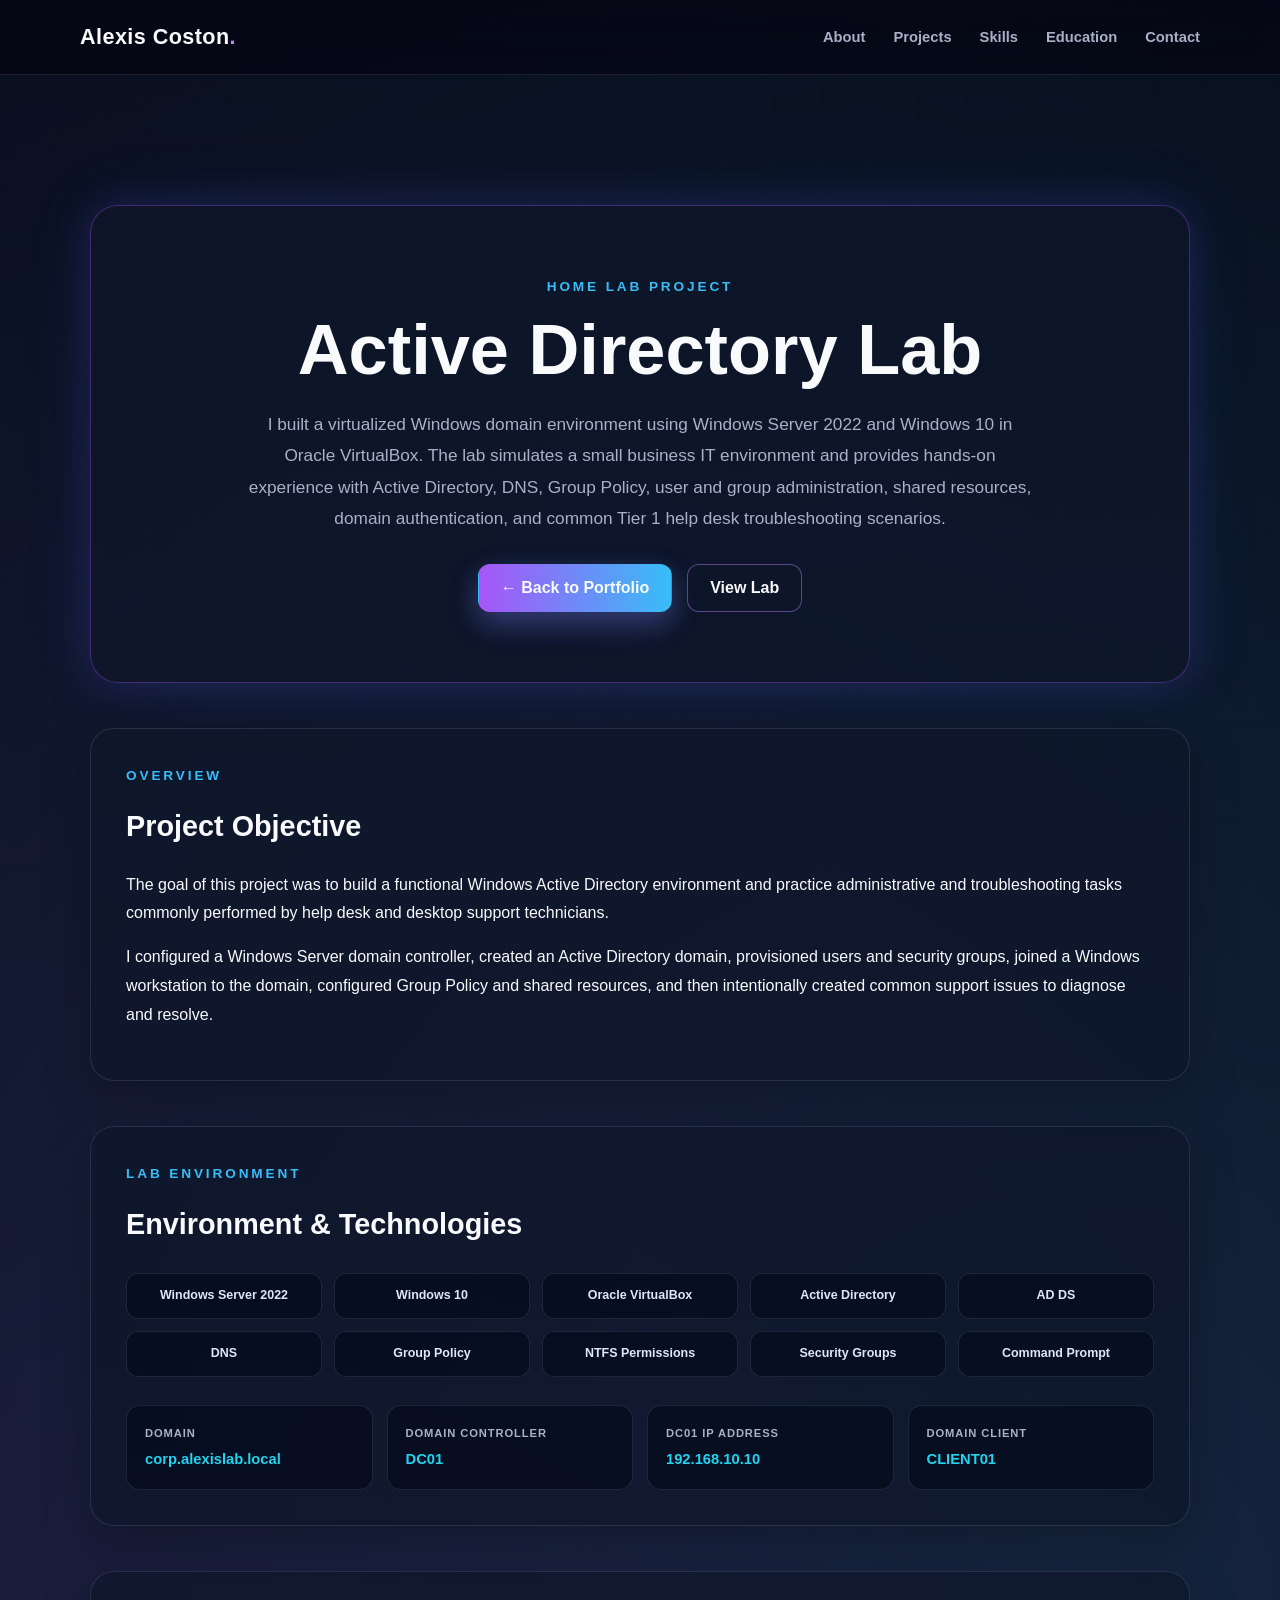
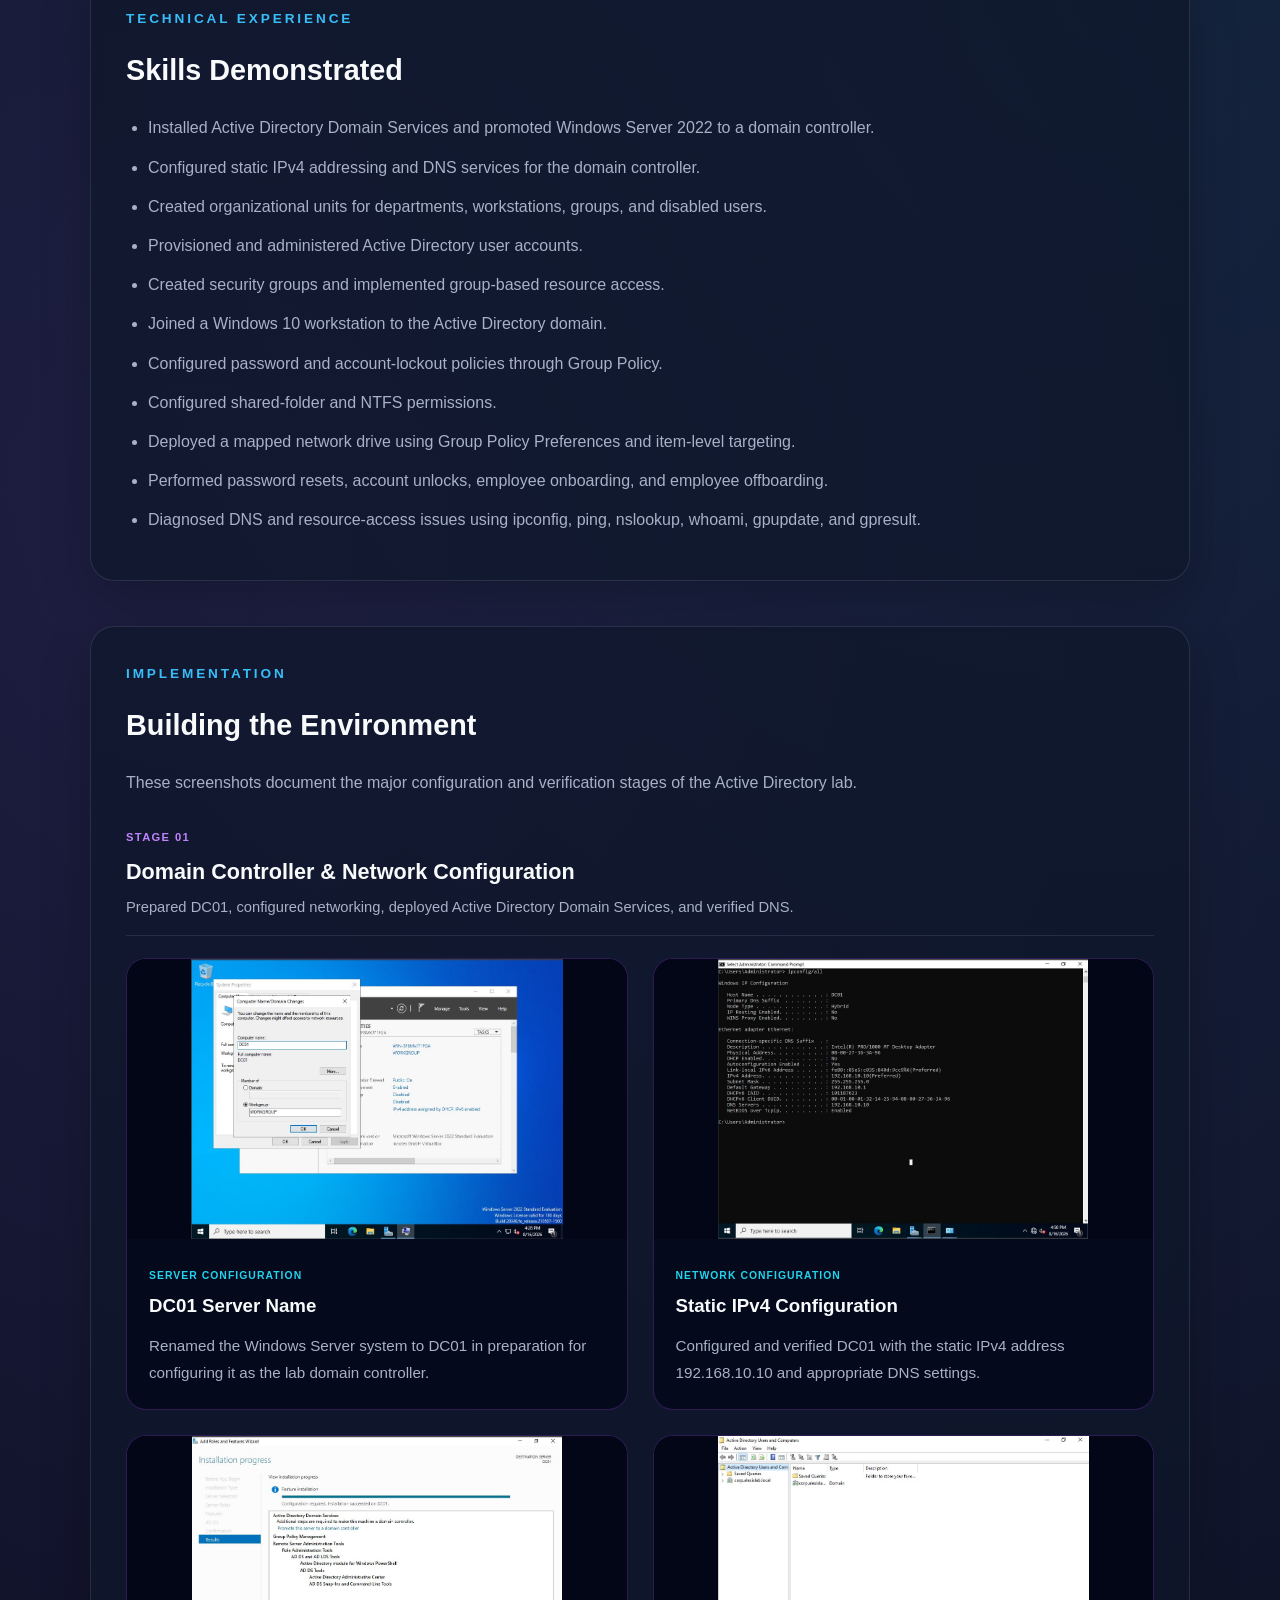
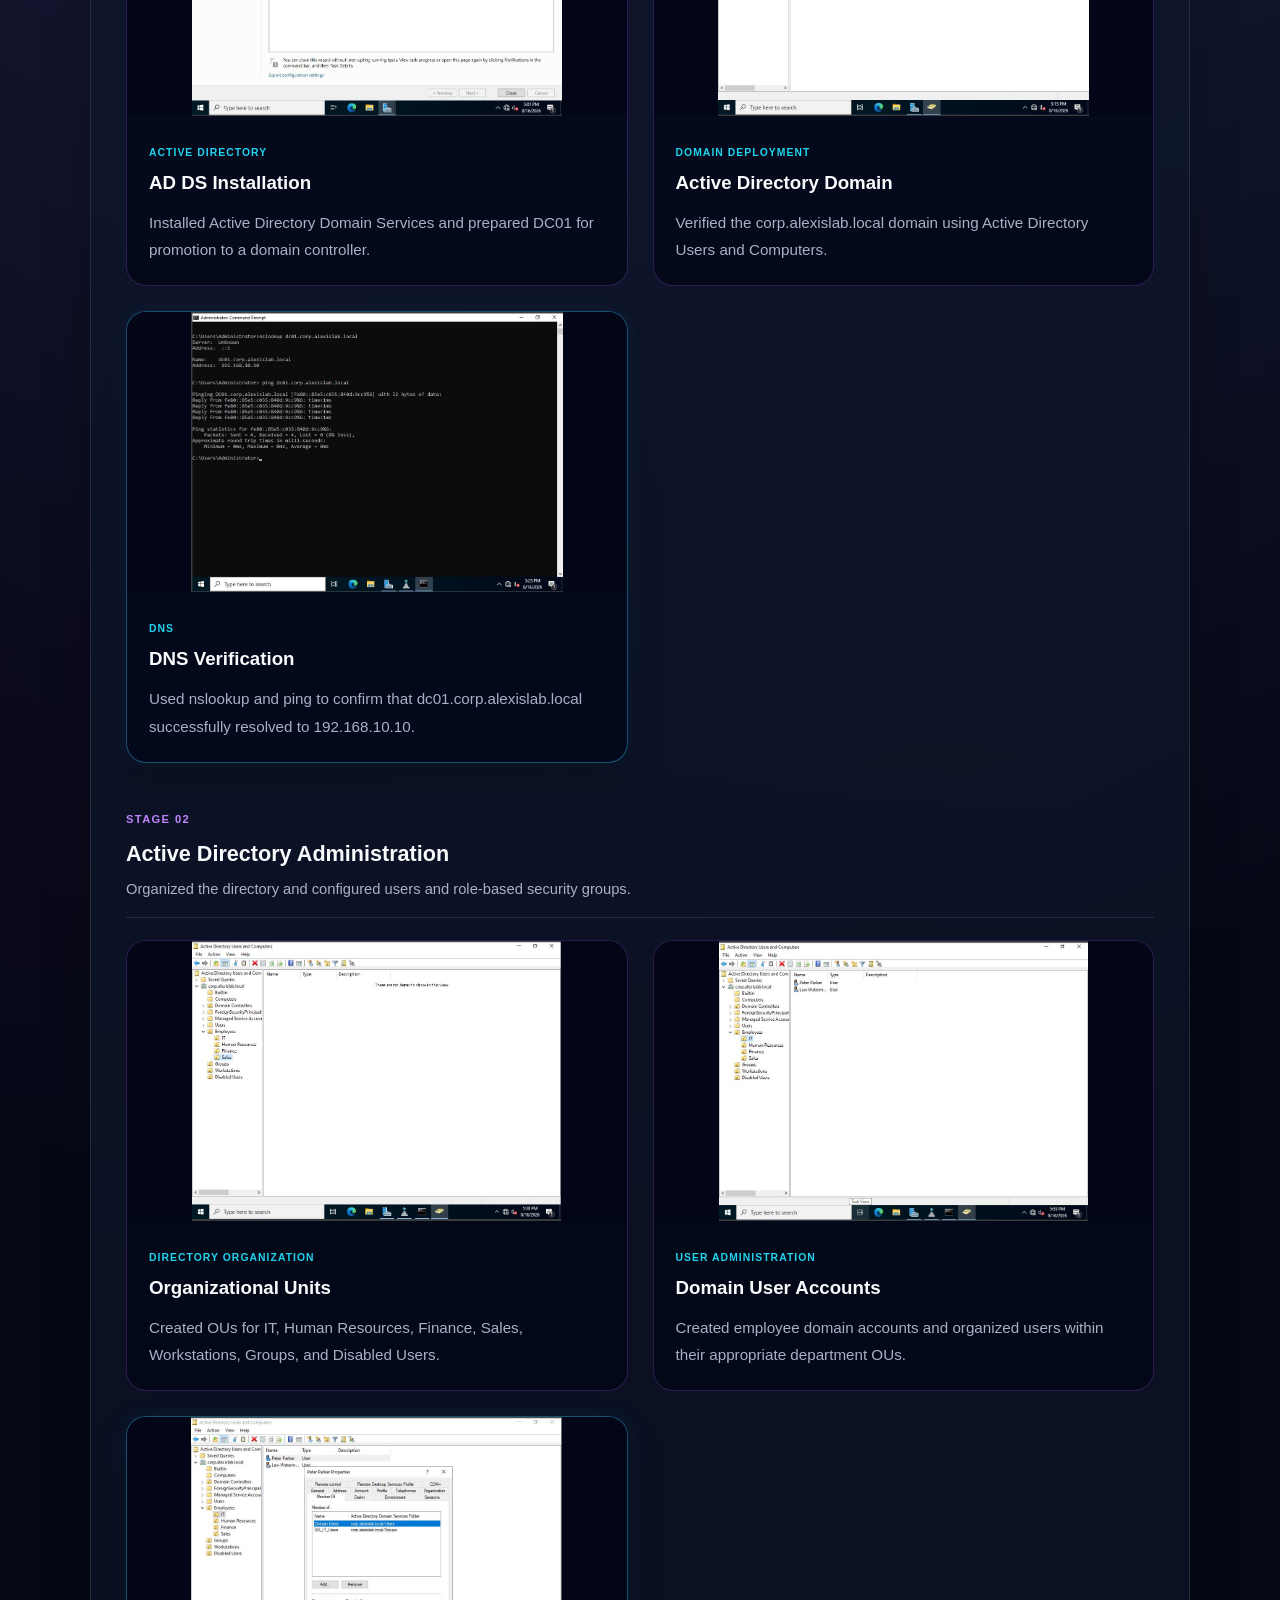
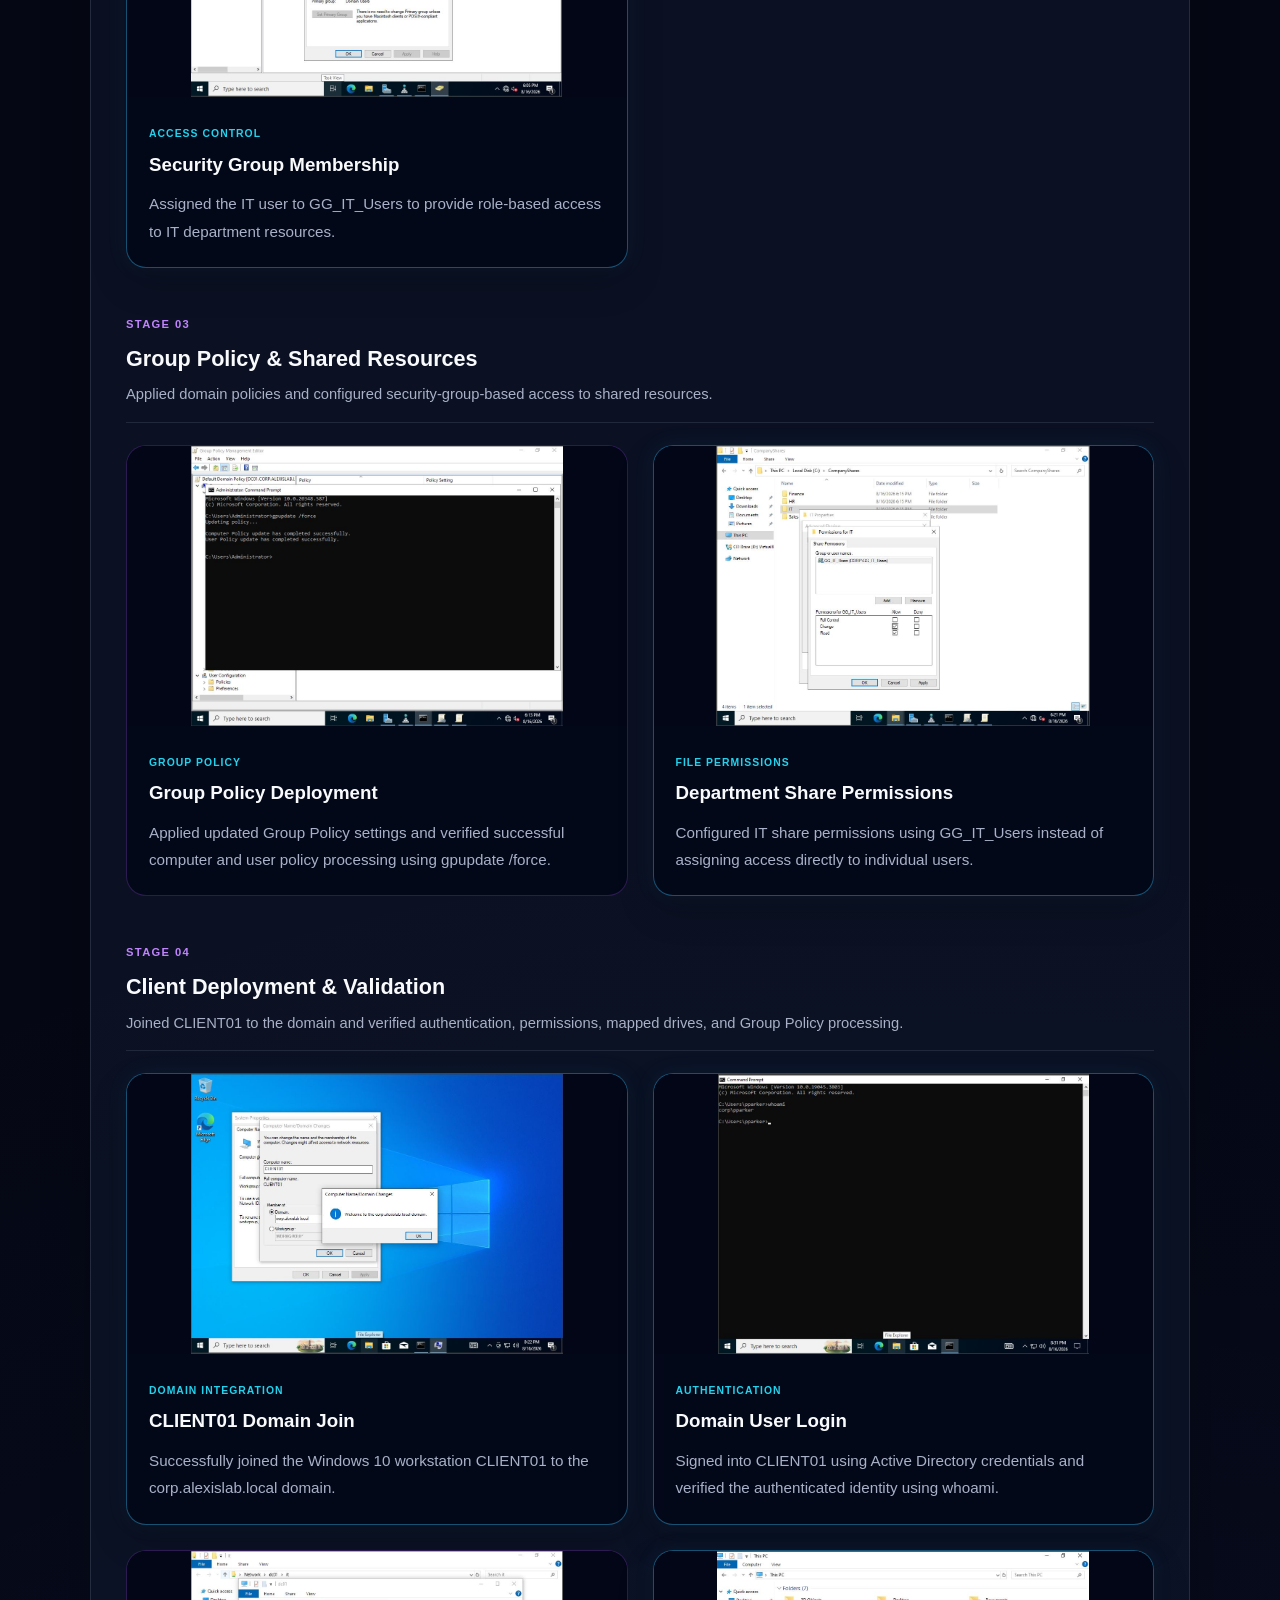
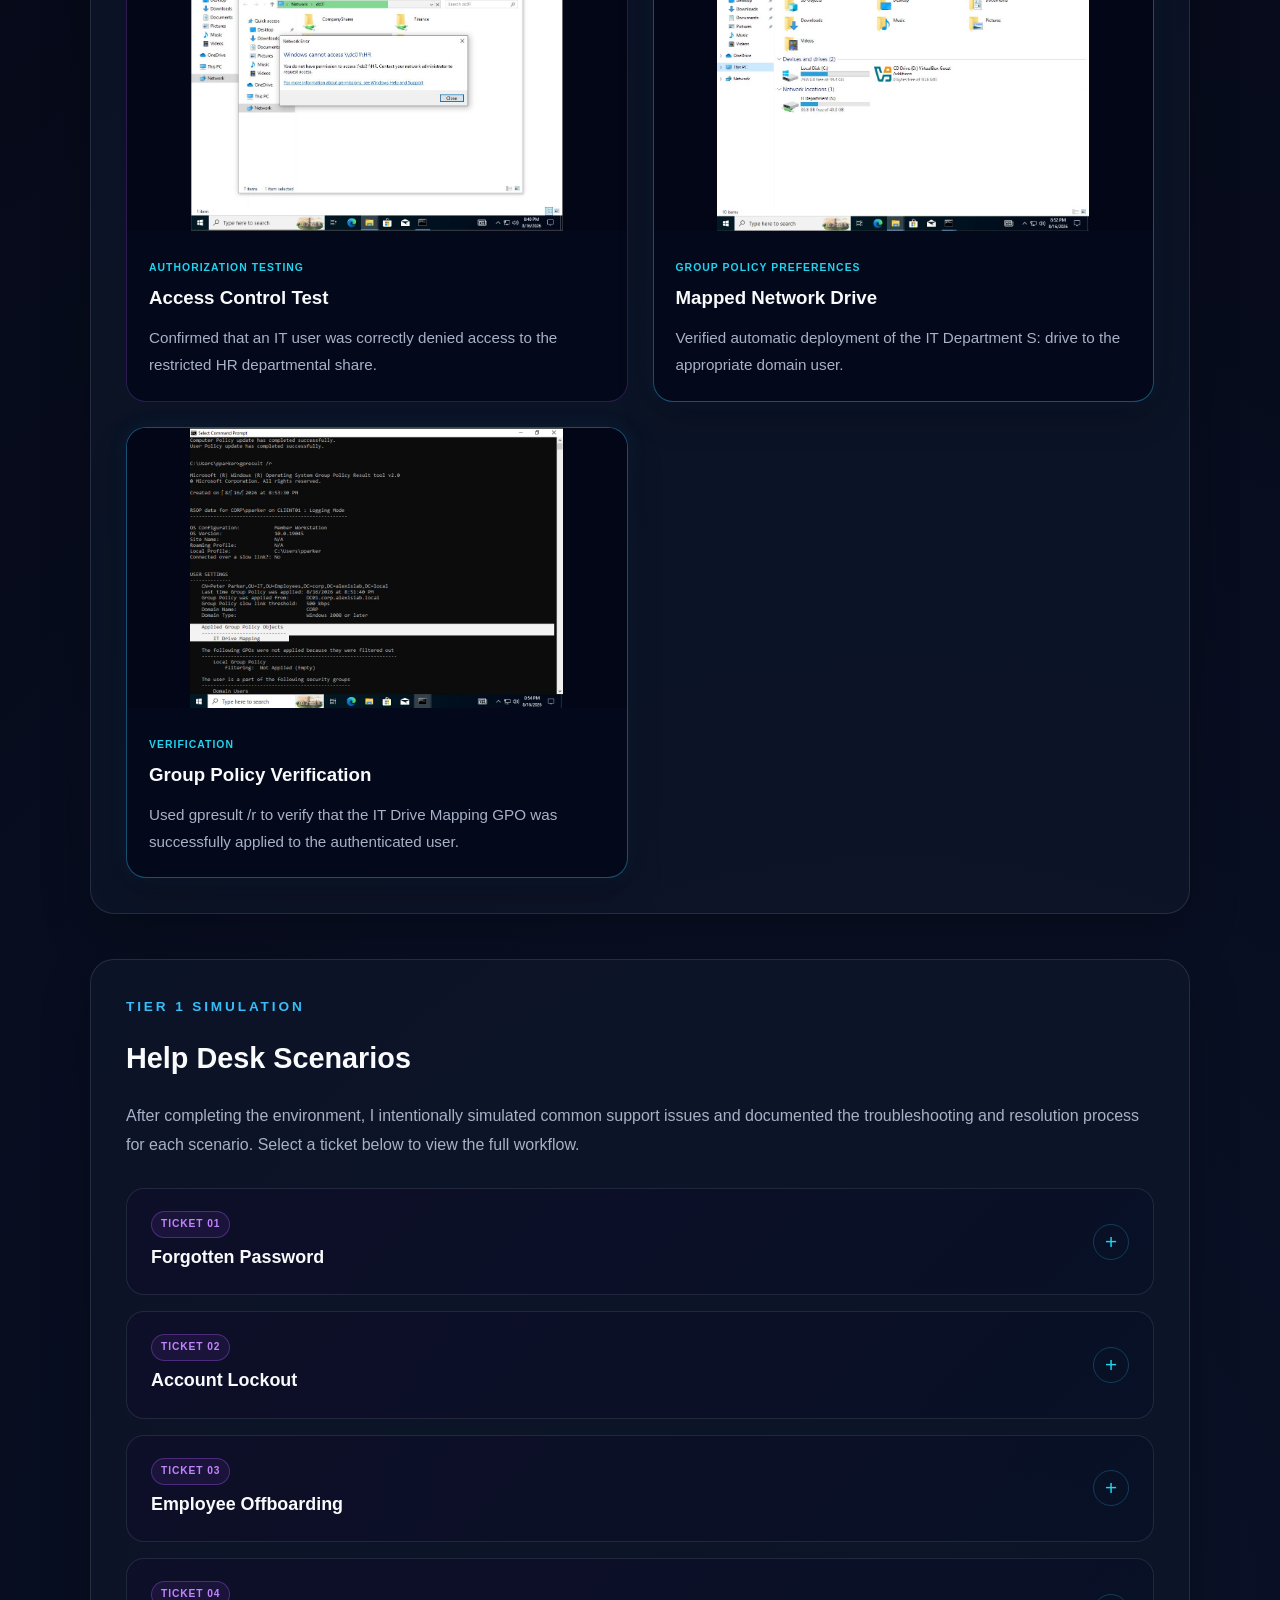
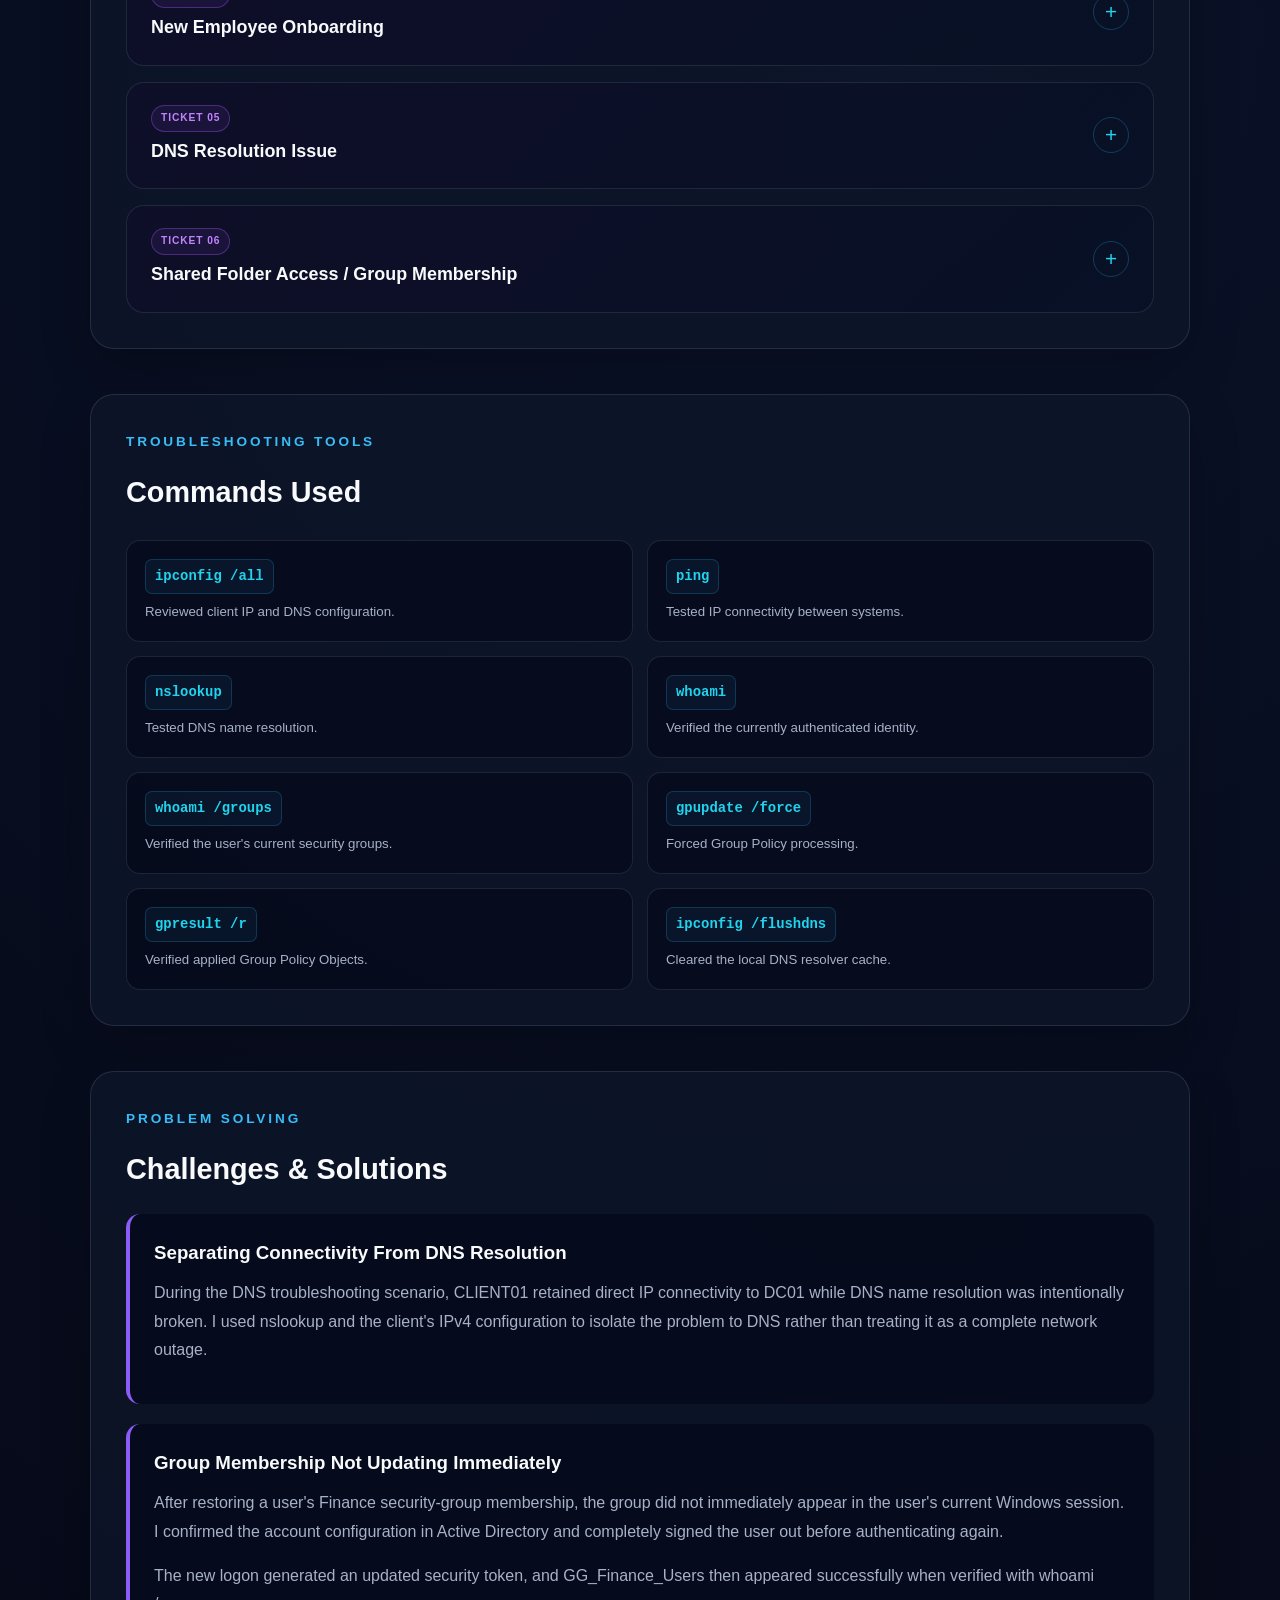
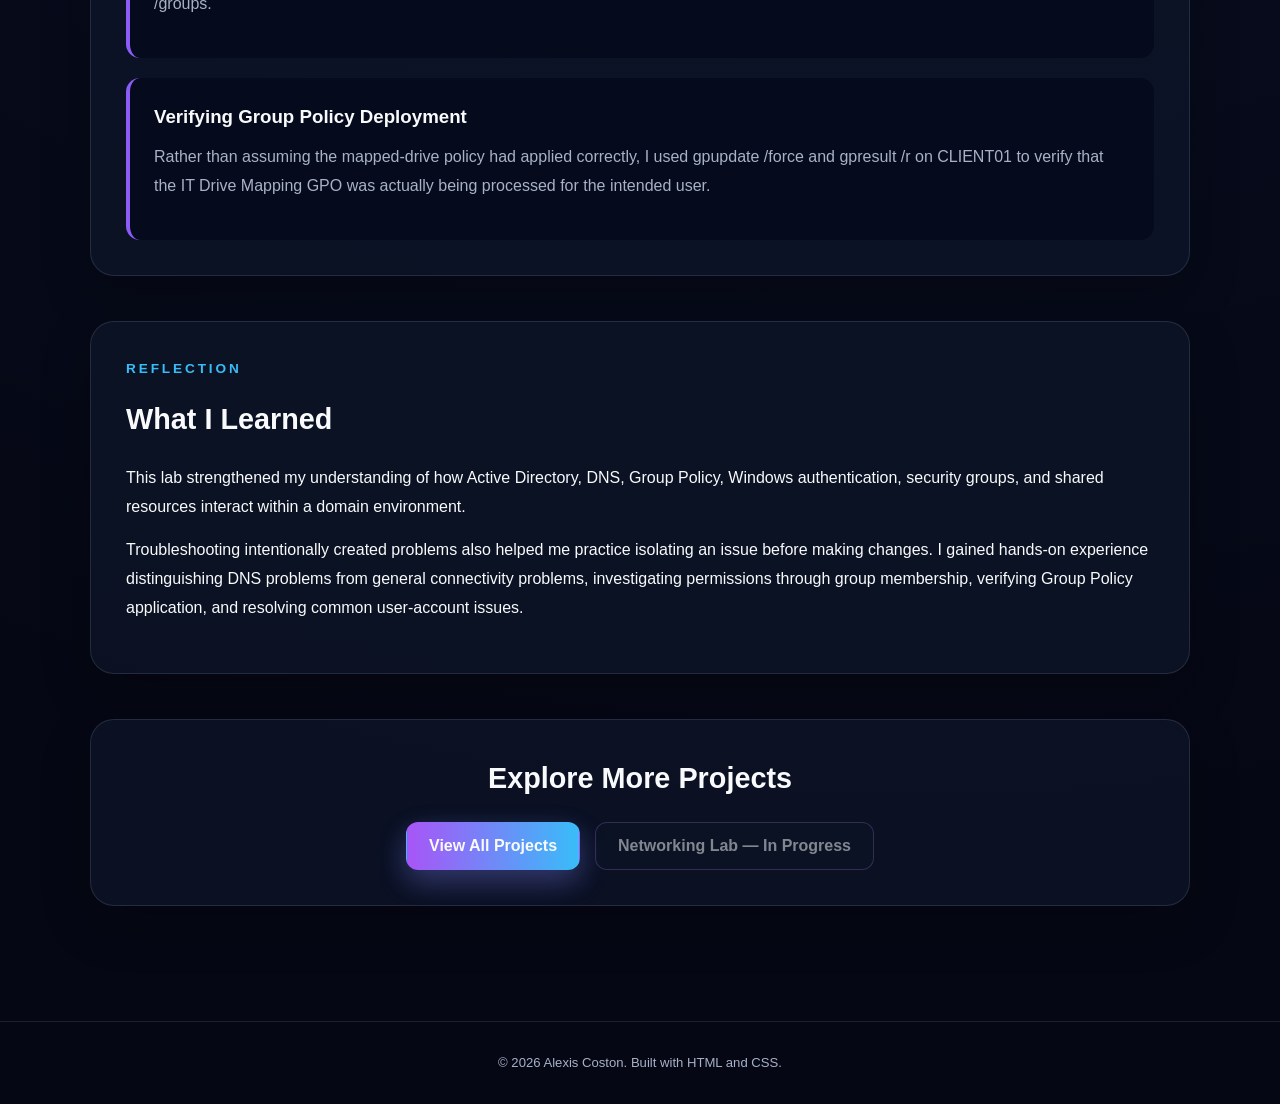
==== commit 1ed378da: "update" ====
--- a/ad-lab.html
+++ b/ad-lab.html
@@ -11,11 +11,11 @@
 
     <meta
         name="description"
-        content="Active Directory Help Desk Lab by Alexis Coston featuring Windows Server, Active Directory, DNS, Group Policy, Windows domain administration, and Tier 1 troubleshooting."
+        content="Active Directory Lab by Alexis Coston featuring Windows Server, Active Directory, DNS, Group Policy, Windows domain administration, and Tier 1 troubleshooting."
     >
 
     <title>
-        Active Directory Help Desk Lab | Alexis Coston
+        Active Directory Lab | Alexis Coston
     </title>
 
     <link rel="stylesheet" href="style.css">
@@ -53,7 +53,7 @@
             </p>
 
             <h1>
-                Active Directory Help Desk Lab
+                Active Directory Lab
             </h1>
 
             <p class="project-introduction">
@@ -2026,6 +2026,89 @@
         </p>
 
     </footer>
+<!-- =====================================================
+     IMAGE LIGHTBOX
+     ===================================================== -->
+
+<div class="image-lightbox" id="imageLightbox">
+
+    <button
+        class="lightbox-close"
+        id="lightboxClose"
+        aria-label="Close enlarged image"
+    >
+        &times;
+    </button>
+
+    <img
+        id="lightboxImage"
+        src=""
+        alt=""
+    >
+
+</div>
+
+
+<script>
+    const lightbox = document.getElementById("imageLightbox");
+    const lightboxImage = document.getElementById("lightboxImage");
+    const lightboxClose = document.getElementById("lightboxClose");
+
+    const galleryImages = document.querySelectorAll(
+        ".gallery-card img, .ticket-image img"
+    );
+
+    galleryImages.forEach((image) => {
+
+        image.addEventListener("click", () => {
+
+            lightboxImage.src = image.src;
+            lightboxImage.alt = image.alt;
+
+            lightbox.classList.add("active");
+            document.body.classList.add("lightbox-open");
+
+        });
+
+    });
+
+
+    function closeLightbox() {
+
+        lightbox.classList.remove("active");
+        document.body.classList.remove("lightbox-open");
+
+        lightboxImage.src = "";
+
+    }
+
+
+    lightboxClose.addEventListener("click", closeLightbox);
+
+
+    lightbox.addEventListener("click", (event) => {
+
+        if (
+            event.target === lightbox ||
+            event.target === lightboxImage
+        ) {
+            closeLightbox();
+        }
+
+    });
+
+
+    document.addEventListener("keydown", (event) => {
+
+        if (
+            event.key === "Escape" &&
+            lightbox.classList.contains("active")
+        ) {
+            closeLightbox();
+        }
+
+    });
+</script>
 
 </body>
 
--- a/style.css
+++ b/style.css
@@ -1875,4 +1875,81 @@
     cursor: default;
     pointer-events: none;
     user-select: none;
+}
+
+/* =========================================================
+   IMAGE LIGHTBOX / CLICK TO ENLARGE
+   ========================================================= */
+
+.gallery-card img,
+.ticket-image img {
+    cursor: zoom-in;
+}
+
+.image-lightbox {
+    position: fixed;
+    inset: 0;
+    z-index: 9999;
+
+    display: none;
+    align-items: center;
+    justify-content: center;
+
+    padding: 40px;
+
+    background: rgba(2, 6, 23, 0.92);
+
+    backdrop-filter: blur(8px);
+    -webkit-backdrop-filter: blur(8px);
+}
+
+.image-lightbox.active {
+    display: flex;
+}
+
+.image-lightbox img {
+    display: block;
+
+    max-width: 92vw;
+    max-height: 90vh;
+
+    object-fit: contain;
+
+    border: 1px solid rgba(56, 189, 248, 0.3);
+    border-radius: 14px;
+
+    box-shadow:
+        0 25px 80px rgba(0, 0, 0, 0.65),
+        0 0 35px rgba(56, 189, 248, 0.12);
+
+    cursor: zoom-out;
+}
+
+.lightbox-close {
+    position: absolute;
+    top: 22px;
+    right: 30px;
+
+    border: none;
+    background: transparent;
+
+    color: #ffffff;
+
+    font-size: 2.2rem;
+    font-weight: 300;
+
+    cursor: pointer;
+
+    transition:
+        color 0.2s ease,
+        transform 0.2s ease;
+}
+
+.lightbox-close:hover {
+    color: var(--cyan);
+    transform: scale(1.1);
+}
+
+body.lightbox-open {
+    overflow: hidden;
 }
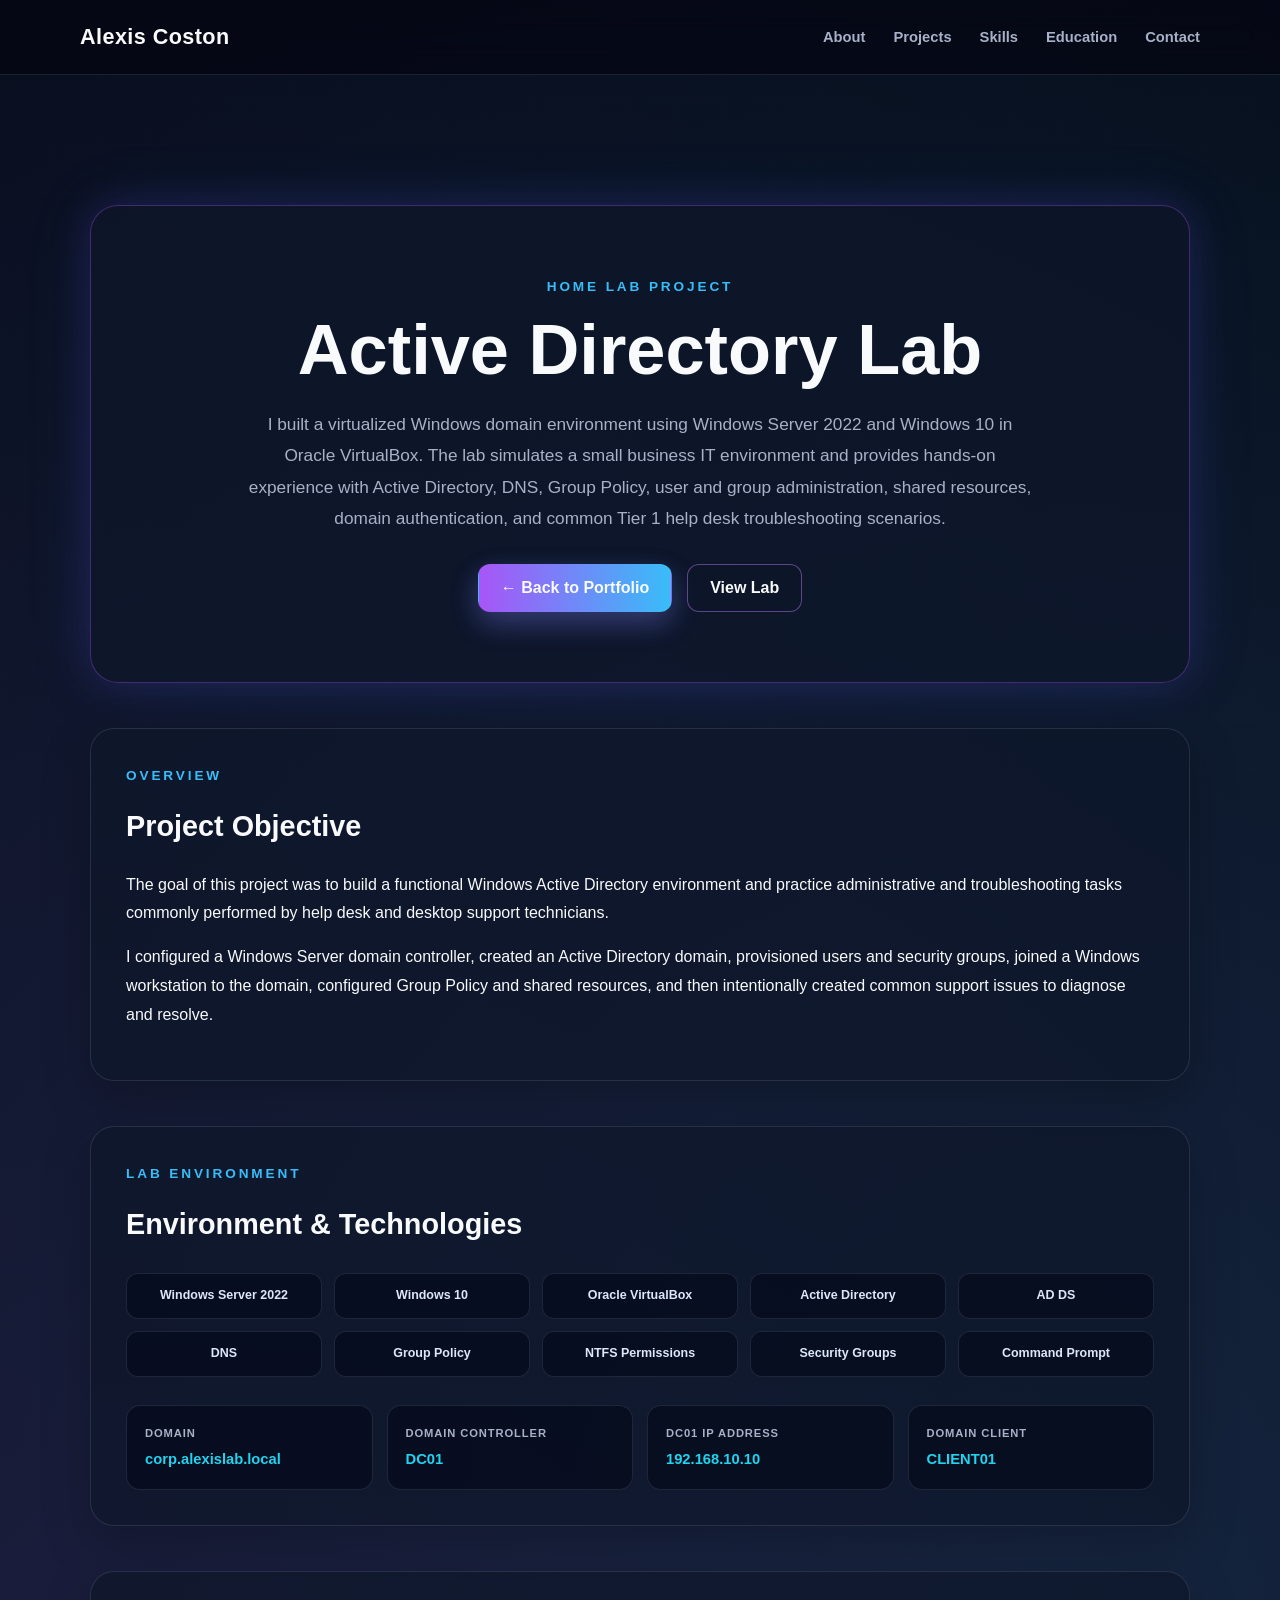
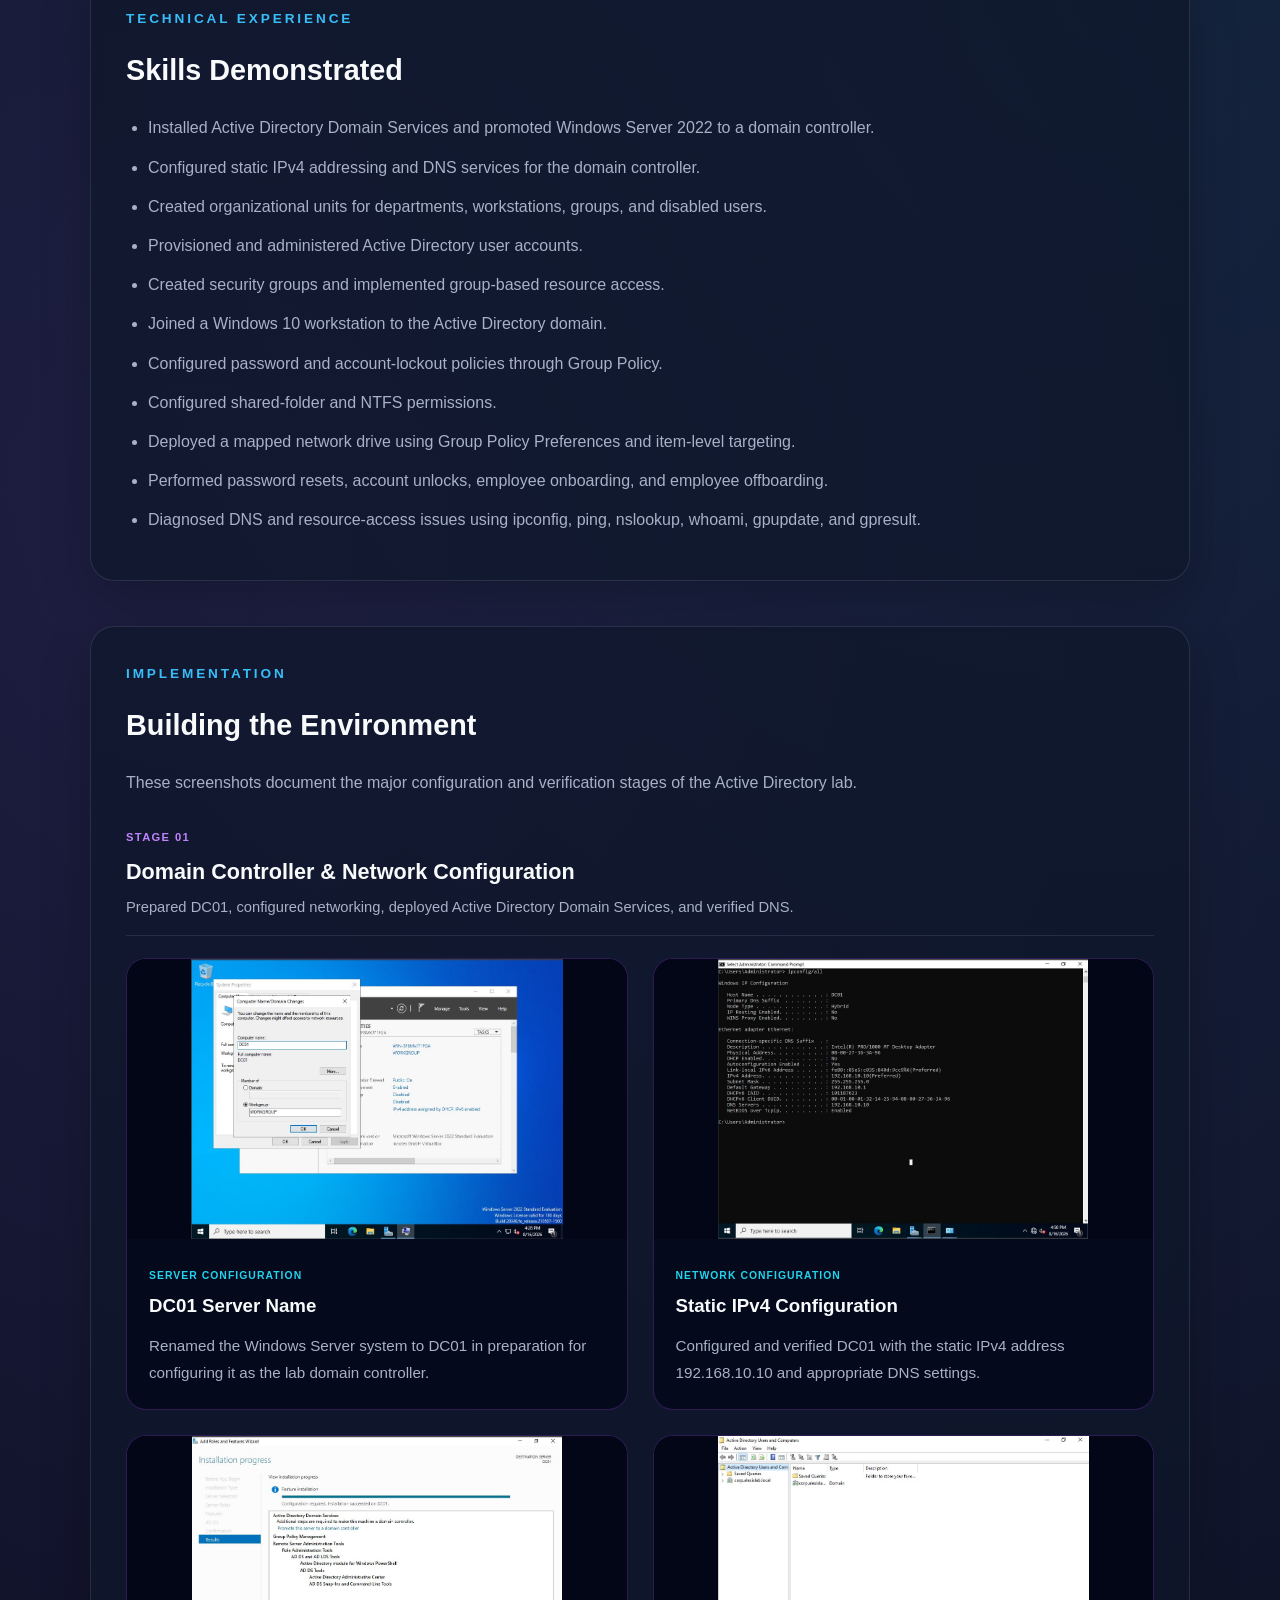
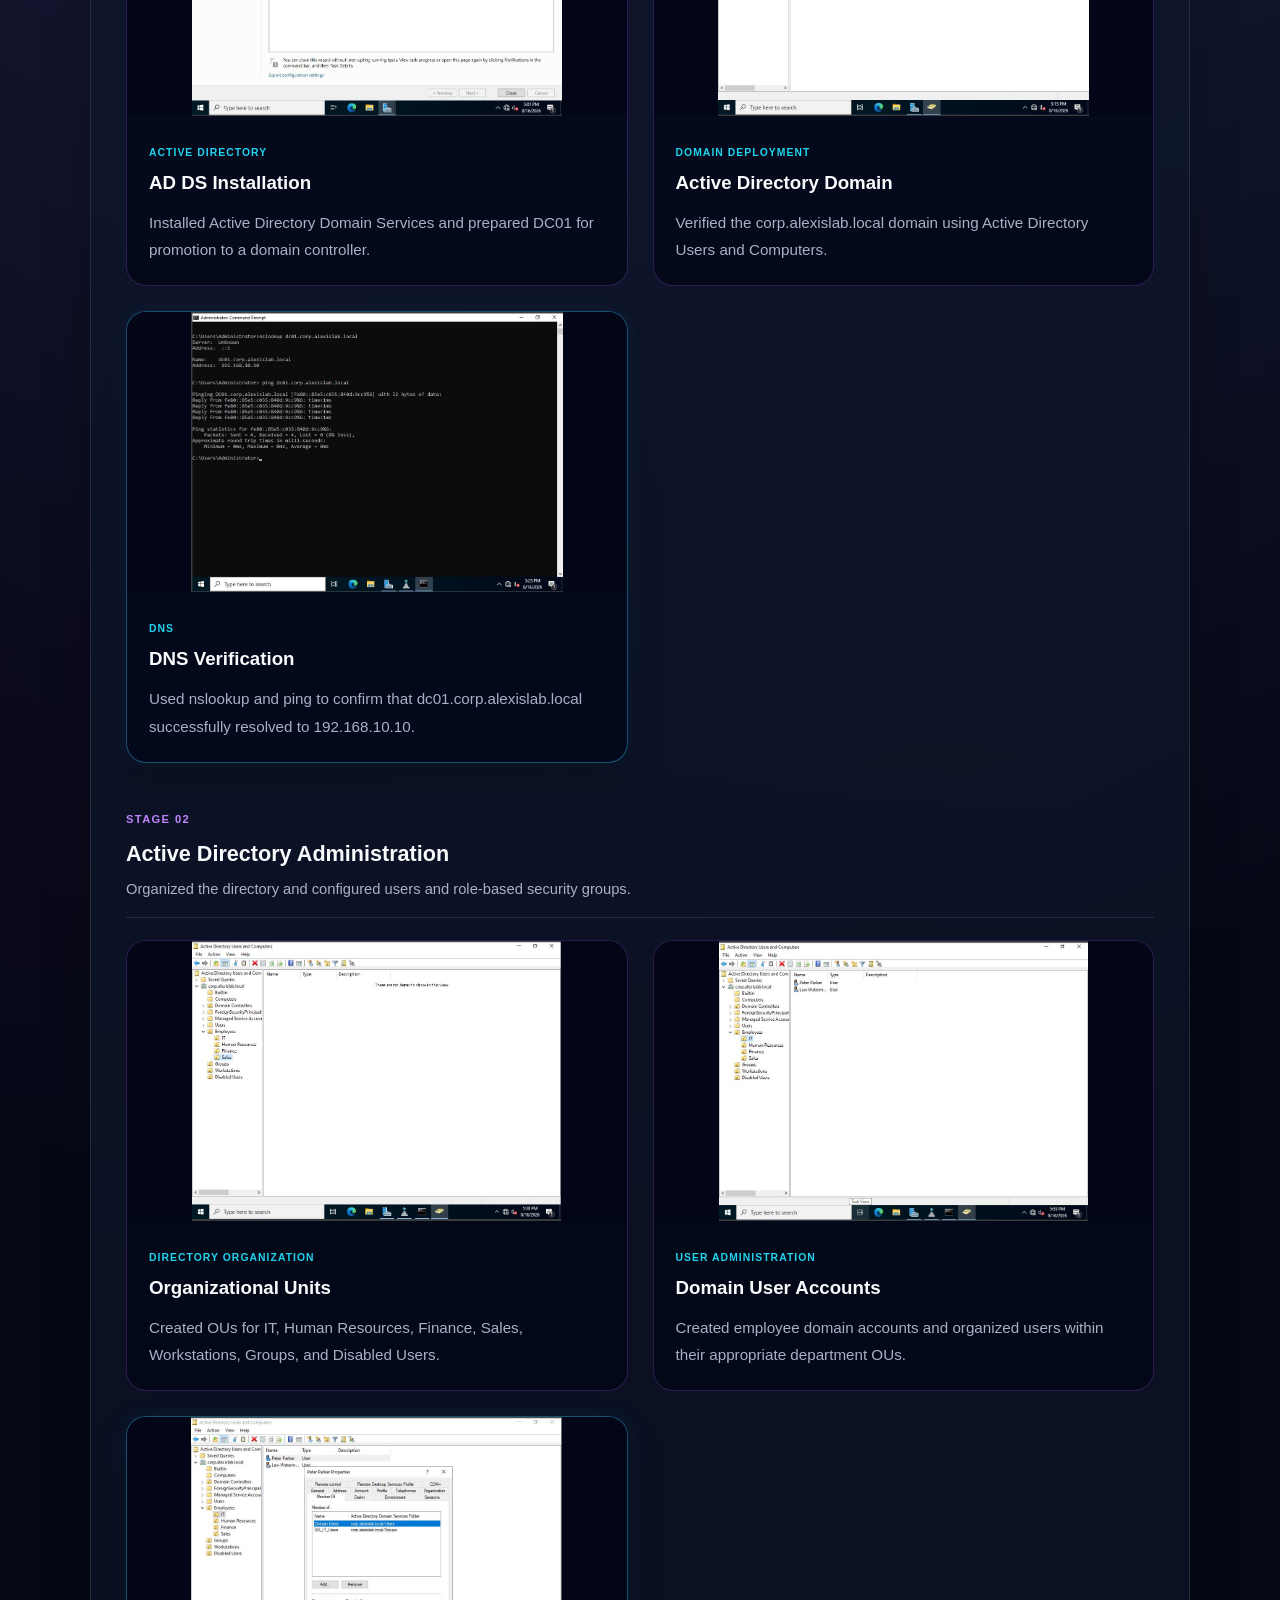
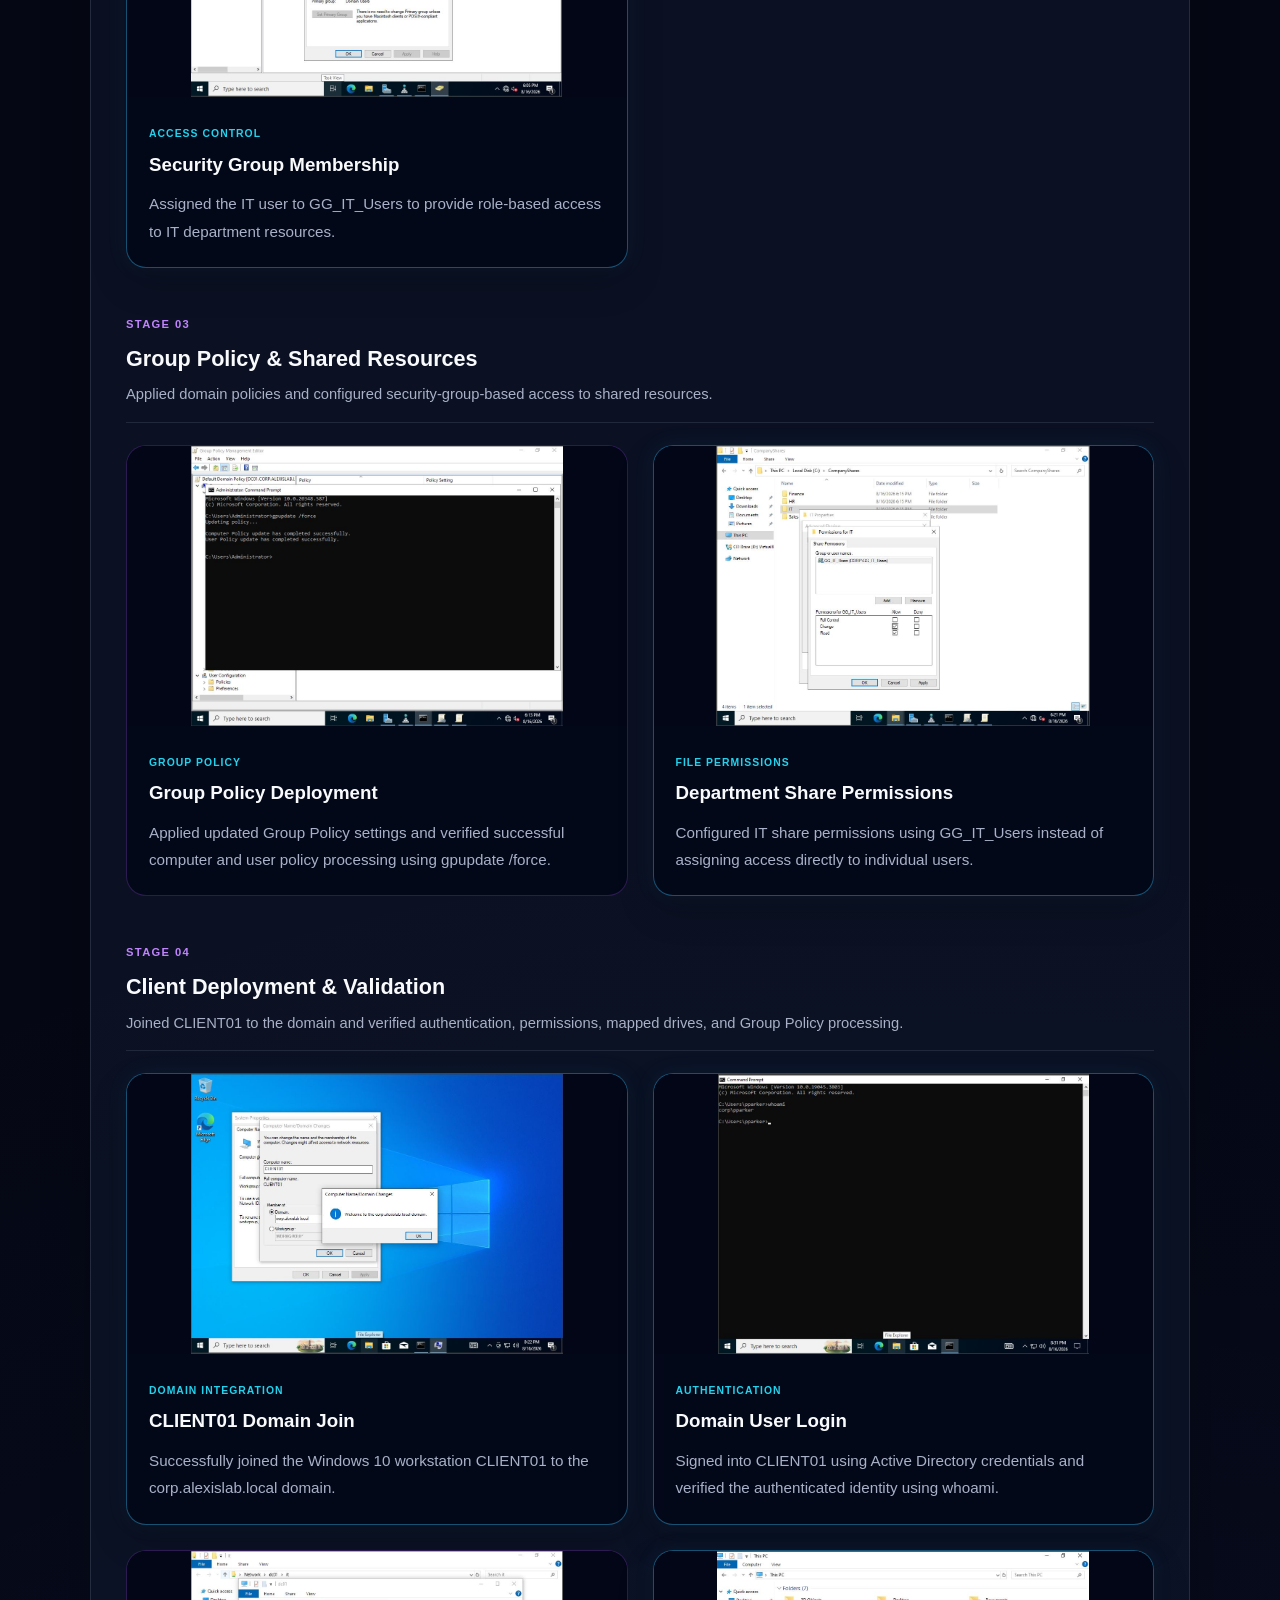
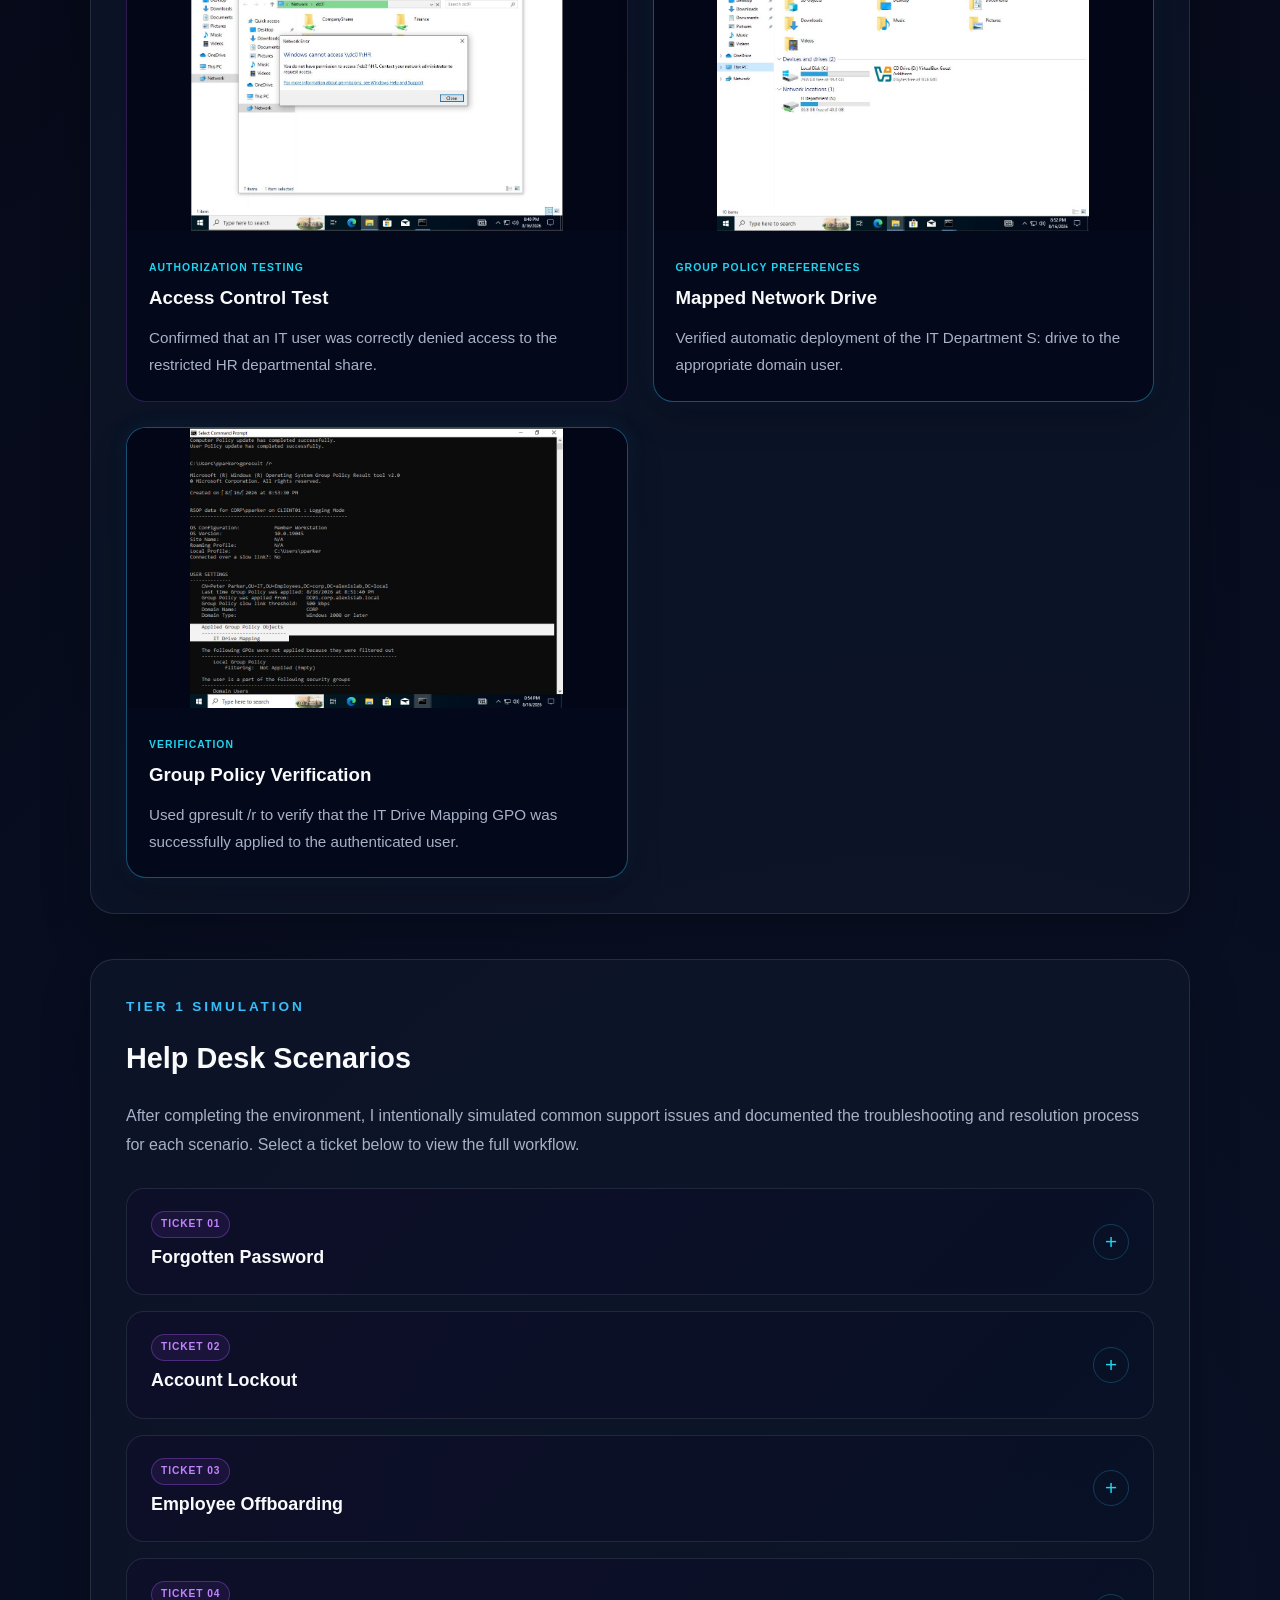
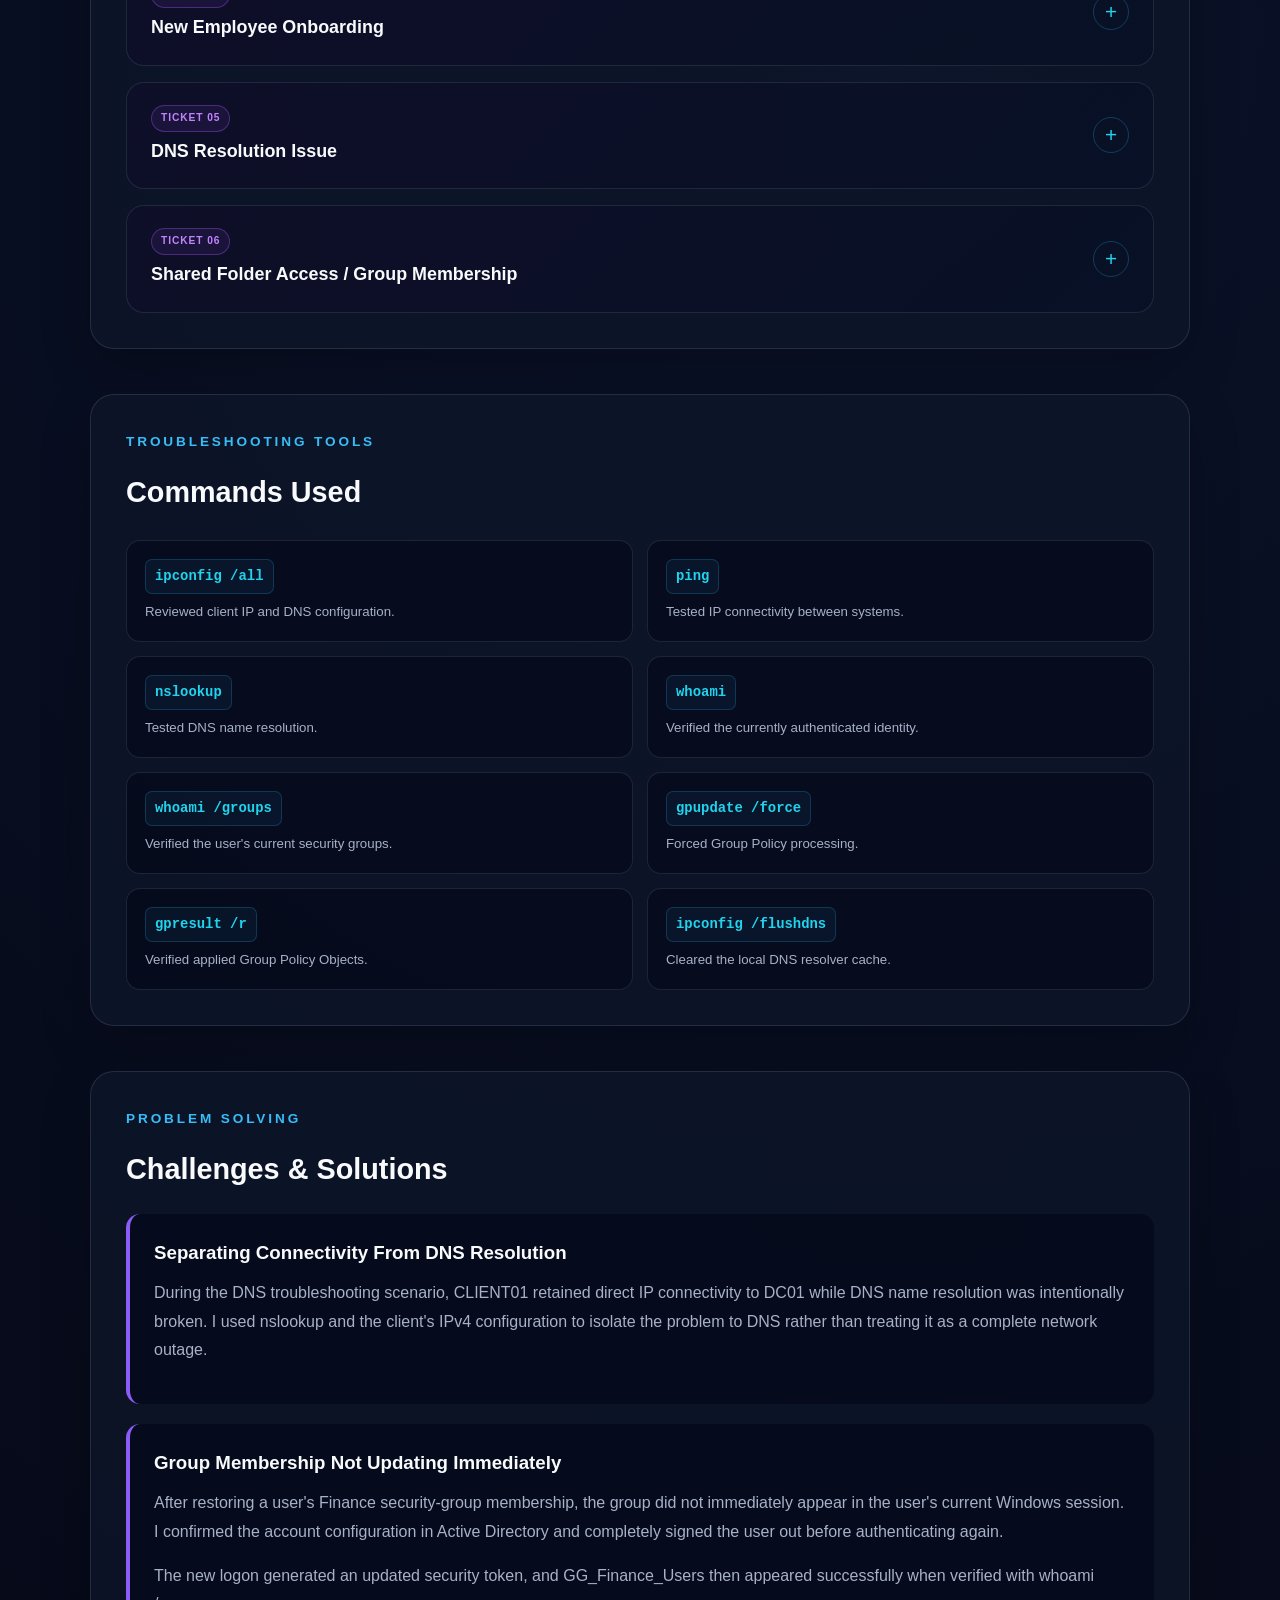
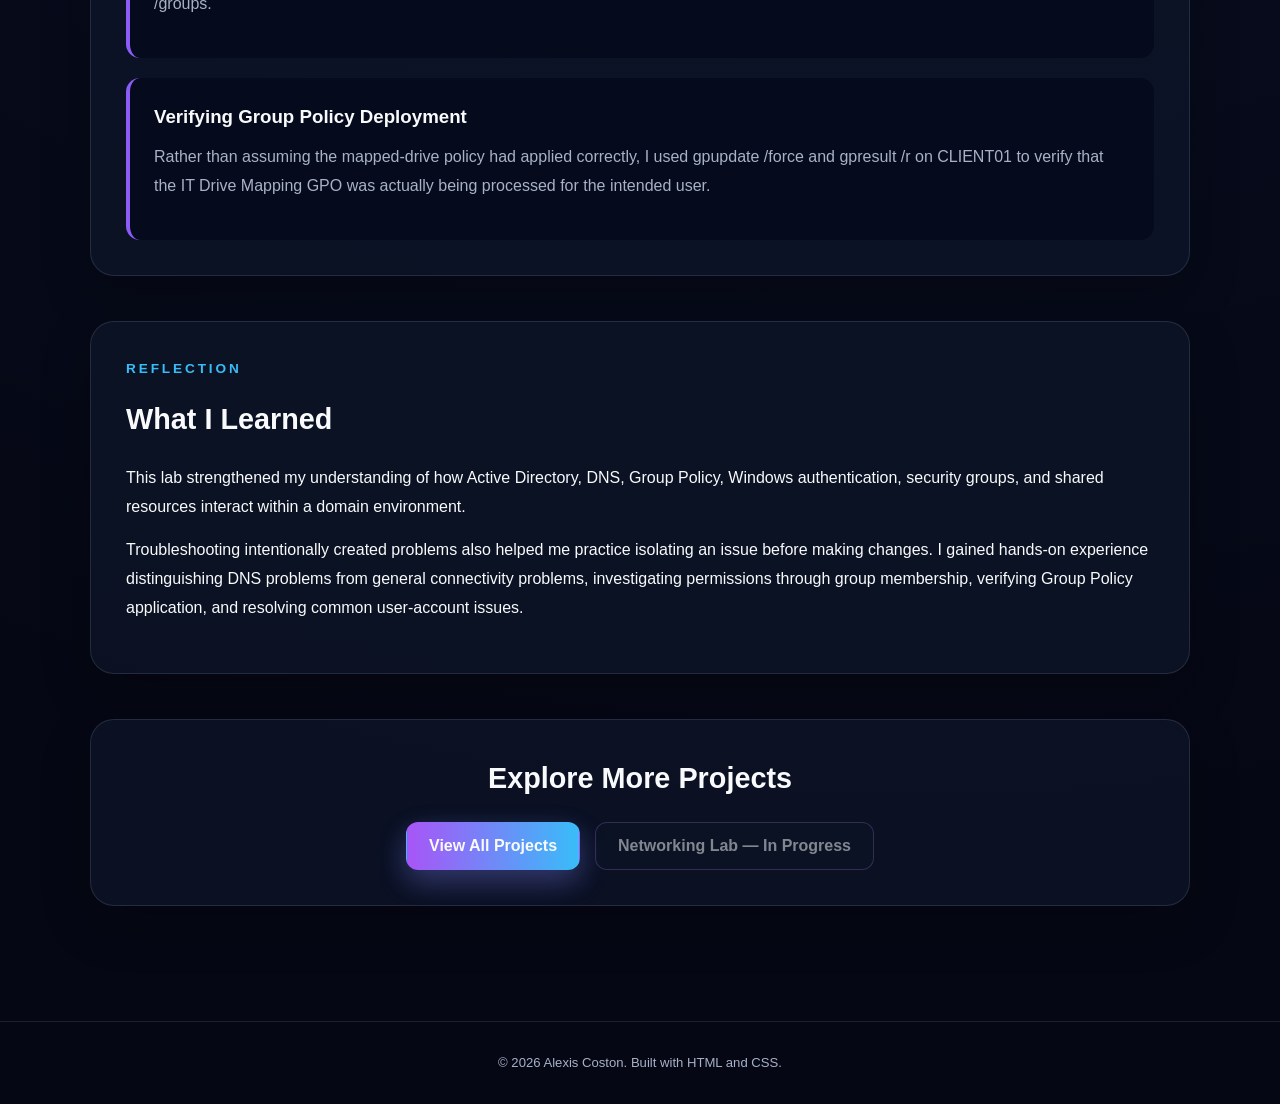
==== commit e751e763: "update" ====
--- a/ad-lab.html
+++ b/ad-lab.html
@@ -28,7 +28,7 @@
         <nav class="navbar">
 
             <a href="index.html" class="logo">
-                Alexis Coston<span>.</span>
+                Alexis Coston<span></span>
             </a>
 
             <div class="nav-links">
